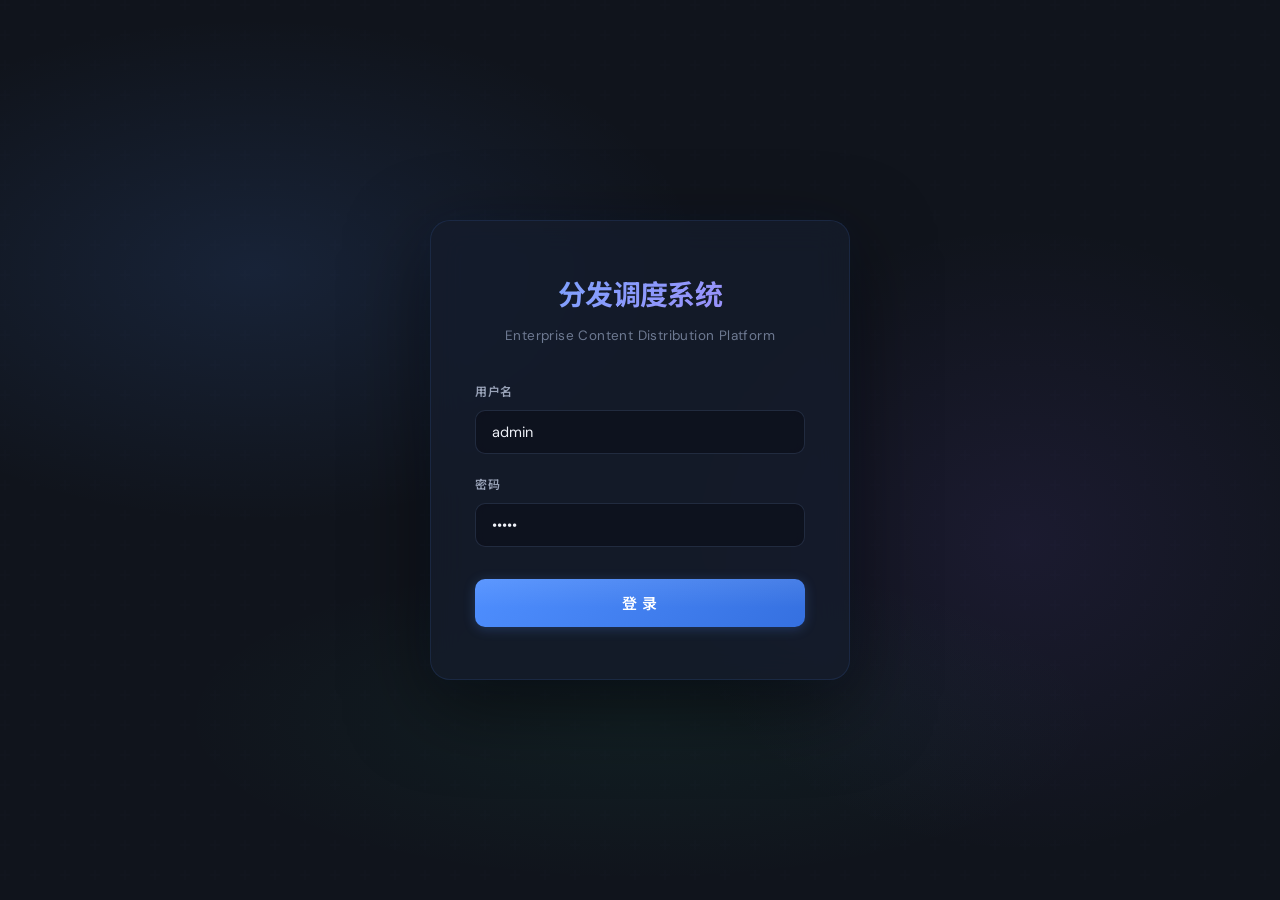
==== static/index.html @ bdc90ea9 "Initial commit: Enterprise Content Distribution & Scheduling Platform Full-stack system with Flask b" ====
<!DOCTYPE html>
<html lang="zh-CN">
<head>
<meta charset="UTF-8">
<meta name="viewport" content="width=device-width, initial-scale=1.0">
<title>分发调度系统</title>
<link rel="preconnect" href="https://fonts.googleapis.com">
<link rel="preconnect" href="https://fonts.gstatic.com" crossorigin>
<link href="https://fonts.googleapis.com/css2?family=DM+Sans:ital,opsz,wght@0,9..40,300;0,9..40,400;0,9..40,500;0,9..40,600;0,9..40,700&family=JetBrains+Mono:wght@400;500;600&family=Noto+Sans+SC:wght@300;400;500;600;700&display=swap" rel="stylesheet">
<style>
:root {
  /* ── Color System (default: Bright Slate) ── */
  --bg-primary: #10141c;
  --bg-secondary: #161b27;
  --bg-card: rgba(24,30,46,0.82);
  --bg-card-solid: #1a2030;
  --bg-card-hover: rgba(34,42,62,0.9);
  --bg-input: rgba(14,18,30,0.92);
  --bg-elevated: rgba(28,36,54,0.9);
  --border-color: rgba(70,84,118,0.38);
  --border-light: rgba(90,106,145,0.42);
  --border-glow: rgba(99,130,255,0.2);
  --text-primary: #edf0f7;
  --text-secondary: #99a3b8;
  --text-muted: #6e7a92;
  --accent-h: 220;
  --accent-s: 100%;
  --accent-l: 65%;
  --blue: #4f8fff;
  --blue-dark: #3570e0;
  --blue-light: #72a8ff;
  --green: #34d399;
  --green-dark: #10b981;
  --yellow: #fbbf24;
  --yellow-dark: #f59e0b;
  --red: #f87171;
  --red-dark: #ef4444;
  --purple: #a78bfa;
  --indigo: #818cf8;
  --orange: #fb923c;
  --pink: #f472b6;
  --teal: #2dd4bf;
  --cyan: #22d3ee;
  --sidebar-width: 240px;
  --header-height: 0px;
  --radius: 10px;
  --radius-lg: 14px;
  --radius-xl: 20px;
  --shadow: 0 8px 32px rgba(0,0,0,0.35), 0 2px 8px rgba(0,0,0,0.22);
  --shadow-sm: 0 2px 12px rgba(0,0,0,0.2);
  --shadow-glow: 0 0 20px rgba(79,143,255,0.08);
  --transition: all 0.3s cubic-bezier(0.4, 0, 0.2, 1);
  --transition-fast: all 0.15s cubic-bezier(0.4, 0, 0.2, 1);
  --glass: saturate(180%) blur(16px);
  --sidebar-bg: rgba(12,16,26,0.94);
  --login-card-bg: rgba(22,28,42,0.8);
  --modal-bg: rgba(22,28,42,0.96);
  --font-display: 'DM Sans', 'Noto Sans SC', sans-serif;
  --font-body: 'DM Sans', 'Noto Sans SC', -apple-system, sans-serif;
  --font-mono: 'JetBrains Mono', 'Fira Code', monospace;
}

/* ── Theme: Midnight Blue (default, brighter) ── */
/* already set above */

/* ── Theme: Deep Ocean ── */
html[data-theme="ocean"] {
  --bg-primary: #0a1628;
  --bg-secondary: #0f1d32;
  --bg-card: rgba(16,30,52,0.82);
  --bg-card-solid: #12233e;
  --bg-card-hover: rgba(22,40,68,0.9);
  --bg-input: rgba(8,16,32,0.92);
  --border-color: rgba(40,80,140,0.35);
  --border-light: rgba(55,100,165,0.4);
  --blue: #5b9cf5;
  --blue-dark: #3a7de0;
  --blue-light: #82b8ff;
  --sidebar-bg: rgba(8,14,28,0.95);
  --login-card-bg: rgba(14,24,44,0.82);
  --modal-bg: rgba(14,24,44,0.96);
}

/* ── Theme: Warm Charcoal ── */
html[data-theme="charcoal"] {
  --bg-primary: #181614;
  --bg-secondary: #211e1b;
  --bg-card: rgba(38,34,30,0.82);
  --bg-card-solid: #28231e;
  --bg-card-hover: rgba(48,42,36,0.9);
  --bg-input: rgba(20,18,14,0.92);
  --border-color: rgba(100,85,65,0.35);
  --border-light: rgba(120,100,78,0.4);
  --text-secondary: #a89880;
  --text-muted: #7d6f5e;
  --blue: #e8a44a;
  --blue-dark: #d08a2e;
  --blue-light: #f0be6e;
  --green: #6ec97a;
  --purple: #c49ade;
  --sidebar-bg: rgba(16,14,12,0.95);
  --login-card-bg: rgba(32,28,24,0.82);
  --modal-bg: rgba(32,28,24,0.96);
}

/* ── Theme: Emerald Night ── */
html[data-theme="emerald"] {
  --bg-primary: #0a1410;
  --bg-secondary: #0f1c16;
  --bg-card: rgba(16,32,24,0.82);
  --bg-card-solid: #142a1e;
  --bg-card-hover: rgba(24,44,32,0.9);
  --bg-input: rgba(8,16,12,0.92);
  --border-color: rgba(50,110,75,0.35);
  --border-light: rgba(65,130,90,0.4);
  --blue: #4ade80;
  --blue-dark: #22c55e;
  --blue-light: #6ee7a0;
  --purple: #86efac;
  --sidebar-bg: rgba(8,14,10,0.95);
  --login-card-bg: rgba(14,28,20,0.82);
  --modal-bg: rgba(14,28,20,0.96);
}

/* ── Theme: Royal Purple ── */
html[data-theme="purple"] {
  --bg-primary: #12101c;
  --bg-secondary: #1a1628;
  --bg-card: rgba(28,24,46,0.82);
  --bg-card-solid: #201a38;
  --bg-card-hover: rgba(38,32,62,0.9);
  --bg-input: rgba(14,12,26,0.92);
  --border-color: rgba(80,60,140,0.35);
  --border-light: rgba(100,78,165,0.4);
  --blue: #a78bfa;
  --blue-dark: #8b5cf6;
  --blue-light: #c4b5fd;
  --purple: #c084fc;
  --indigo: #a5b4fc;
  --sidebar-bg: rgba(12,10,22,0.95);
  --login-card-bg: rgba(24,20,40,0.82);
  --modal-bg: rgba(24,20,40,0.96);
}

/* ── Theme: Light (亮色模式) ── */
html[data-theme="light"] {
  --bg-primary: #f0f2f5;
  --bg-secondary: #e4e7ec;
  --bg-card: rgba(255,255,255,0.88);
  --bg-card-solid: #ffffff;
  --bg-card-hover: rgba(245,247,250,0.95);
  --bg-input: rgba(255,255,255,0.95);
  --bg-elevated: rgba(255,255,255,0.92);
  --border-color: rgba(0,0,0,0.1);
  --border-light: rgba(0,0,0,0.14);
  --border-glow: rgba(59,130,246,0.15);
  --text-primary: #1a1e2c;
  --text-secondary: #555e72;
  --text-muted: #8892a6;
  --blue: #3b7cf5;
  --blue-dark: #2563eb;
  --blue-light: #5b9cf5;
  --green: #10b981;
  --green-dark: #059669;
  --red: #ef4444;
  --red-dark: #dc2626;
  --yellow: #f59e0b;
  --yellow-dark: #d97706;
  --purple: #7c3aed;
  --indigo: #6366f1;
  --shadow: 0 4px 24px rgba(0,0,0,0.08), 0 1px 4px rgba(0,0,0,0.05);
  --shadow-sm: 0 2px 8px rgba(0,0,0,0.06);
  --shadow-glow: 0 0 16px rgba(59,130,246,0.06);
  --sidebar-bg: rgba(255,255,255,0.92);
  --login-card-bg: rgba(255,255,255,0.9);
  --modal-bg: rgba(255,255,255,0.97);
}
html[data-theme="light"] .sidebar { border-right-color: rgba(0,0,0,0.08); }
html[data-theme="light"] .sidebar-logo h2 { background: linear-gradient(135deg, #2563eb, #7c3aed); -webkit-background-clip: text; background-clip: text; }
html[data-theme="light"] .login-card h1 { background: linear-gradient(135deg, #2563eb, #7c3aed); -webkit-background-clip: text; background-clip: text; }
html[data-theme="light"] .nav-item.active { background: rgba(59,130,246,0.1); color: #2563eb; }
html[data-theme="light"] .nav-item.active::before { background: #2563eb; }
html[data-theme="light"] thead { background: rgba(0,0,0,0.03); }
html[data-theme="light"] tr:hover td { background: rgba(59,130,246,0.03); }
html[data-theme="light"] .btn-secondary { background: rgba(0,0,0,0.05); border-color: rgba(0,0,0,0.12); color: #1a1e2c; }
html[data-theme="light"] .btn-secondary:hover { background: rgba(0,0,0,0.08); }
html[data-theme="light"] .toggle-slider { background: rgba(0,0,0,0.15); }
html[data-theme="light"] .toggle-slider::before { background: #fff; box-shadow: 0 1px 3px rgba(0,0,0,0.2); }
html[data-theme="light"] .toast { border-color: rgba(0,0,0,0.06); }
html[data-theme="light"] .stat-card:hover { border-color: rgba(59,130,246,0.2); }
html[data-theme="light"] input:focus, html[data-theme="light"] select:focus, html[data-theme="light"] textarea:focus { background: #fff; }
html[data-theme="light"] ::selection { background: rgba(59,130,246,0.2); color: #1a1e2c; }
html[data-theme="light"] .sidebar-footer .avatar { box-shadow: 0 2px 8px rgba(59,130,246,0.15); }
html[data-theme="light"] .group-chip.active, html[data-theme="light"] .filter-chip.active { color: #2563eb; }
html[data-theme="light"] .score-bar { background: rgba(0,0,0,0.06); }
html[data-theme="light"] .bar-track { background: rgba(0,0,0,0.05); }
html[data-theme="light"] .modal-overlay { background: rgba(0,0,0,0.3); }
html[data-theme="light"] .confirm-overlay { background: rgba(0,0,0,0.3); }
html[data-theme="light"] #loading-overlay { background: rgba(255,255,255,0.5); }
html[data-theme="light"] .sidebar::after { background: linear-gradient(180deg, rgba(59,130,246,0.08) 0%, transparent 40%, transparent 60%, rgba(124,58,237,0.06) 100%); }
html[data-theme="light"] #login-page { background: #f0f2f5; }
html[data-theme="light"] #login-page::before { background: radial-gradient(ellipse 50% 40% at 20% 30%, rgba(59,130,246,0.08) 0%, transparent 70%), radial-gradient(ellipse 40% 50% at 80% 60%, rgba(124,58,237,0.06) 0%, transparent 70%); }
html[data-theme="light"] #login-page::after { opacity: 0.15; }
html[data-theme="light"] .login-card { box-shadow: 0 20px 60px rgba(0,0,0,0.1); border-color: rgba(0,0,0,0.08); }
html[data-theme="light"] .ai-trend-card, html[data-theme="light"] .ai-topic-card { border-left-width: 3px; }
html[data-theme="light"] .spinner { border-color: rgba(0,0,0,0.1); border-top-color: var(--blue); }
html[data-theme="light"] body { background-image: radial-gradient(ellipse 80% 60% at 10% 20%, rgba(59,130,246,0.04) 0%, transparent 60%), radial-gradient(ellipse 60% 50% at 85% 70%, rgba(124,58,237,0.03) 0%, transparent 55%); }
html[data-theme="light"] .theme-dot[data-t="default"] { border-color: rgba(0,0,0,0.15); }
html[data-theme="light"] .theme-dot[data-t="ocean"] { border-color: rgba(0,0,0,0.15); }
html[data-theme="light"] .theme-dot[data-t="charcoal"] { border-color: rgba(0,0,0,0.15); }
html[data-theme="light"] .theme-dot[data-t="emerald"] { border-color: rgba(0,0,0,0.15); }
html[data-theme="light"] .theme-dot[data-t="purple"] { border-color: rgba(0,0,0,0.15); }

/* ── Theme Picker Styles ── */
.theme-picker { display: flex; gap: 6px; flex-wrap: wrap; margin-bottom: 12px; }
.theme-dot {
  width: 22px; height: 22px; border-radius: 50%;
  border: 2px solid transparent;
  cursor: pointer; transition: var(--transition-fast);
  position: relative;
  box-shadow: 0 1px 4px rgba(0,0,0,0.3);
}
.theme-dot:hover { transform: scale(1.15); }
.theme-dot.active { border-color: var(--blue); box-shadow: 0 0 0 2px rgba(79,143,255,0.3); }
.theme-dot[data-t="default"] { background: linear-gradient(135deg, #10141c, #1a2030); }
.theme-dot[data-t="ocean"] { background: linear-gradient(135deg, #0a1628, #12233e); }
.theme-dot[data-t="charcoal"] { background: linear-gradient(135deg, #181614, #28231e); }
.theme-dot[data-t="emerald"] { background: linear-gradient(135deg, #0a1410, #142a1e); }
.theme-dot[data-t="purple"] { background: linear-gradient(135deg, #12101c, #201a38); }
.theme-dot[data-t="light"] { background: linear-gradient(135deg, #f0f2f5, #ffffff); border: 2px solid rgba(0,0,0,0.12); }
*, *::before, *::after { box-sizing: border-box; margin: 0; padding: 0; }
body {
  font-family: var(--font-body);
  background: var(--bg-primary);
  color: var(--text-primary);
  line-height: 1.65;
  overflow-x: hidden;
  min-height: 100vh;
  -webkit-font-smoothing: antialiased;
  -moz-osx-font-smoothing: grayscale;
  text-rendering: optimizeLegibility;
  background-image:
    radial-gradient(ellipse 80% 60% at 10% 20%, rgba(79,143,255,0.06) 0%, transparent 60%),
    radial-gradient(ellipse 60% 50% at 85% 70%, rgba(139,92,246,0.05) 0%, transparent 55%);
  background-attachment: fixed;
}
a { color: var(--blue); text-decoration: none; transition: color 0.2s; }
a:hover { color: var(--blue-light); }
input, select, textarea, button { font-family: inherit; font-size: inherit; }
input, select, textarea {
  background: var(--bg-input);
  border: 1px solid var(--border-color);
  color: var(--text-primary);
  border-radius: var(--radius);
  padding: 10px 14px;
  outline: none;
  transition: var(--transition);
  width: 100%;
  backdrop-filter: blur(8px);
  font-size: 13.5px;
}
input:focus, select:focus, textarea:focus {
  border-color: var(--blue);
  box-shadow: 0 0 0 3px rgba(79,143,255,0.12), 0 0 16px rgba(79,143,255,0.06);
  background: rgba(10,15,28,0.95);
}
input::placeholder, textarea::placeholder { color: var(--text-muted); opacity: 0.7; }
select { cursor: pointer; appearance: auto; }
textarea { resize: vertical; min-height: 80px; }
button {
  cursor: pointer;
  border: none;
  border-radius: var(--radius);
  padding: 9px 18px;
  font-weight: 600;
  transition: var(--transition);
  display: inline-flex;
  align-items: center;
  justify-content: center;
  gap: 7px;
  white-space: nowrap;
  letter-spacing: 0.01em;
  font-size: 13.5px;
  position: relative;
  overflow: hidden;
}
button:active { transform: scale(0.97); }
button::after {
  content: '';
  position: absolute;
  inset: 0;
  background: linear-gradient(180deg, rgba(255,255,255,0.08) 0%, transparent 60%);
  pointer-events: none;
  border-radius: inherit;
}
.btn-primary { background: linear-gradient(135deg, var(--blue) 0%, var(--blue-dark) 100%); color: #fff; box-shadow: 0 2px 12px rgba(79,143,255,0.25); }
.btn-primary:hover { box-shadow: 0 4px 20px rgba(79,143,255,0.35); transform: translateY(-1px); }
.btn-success { background: linear-gradient(135deg, var(--green) 0%, var(--green-dark) 100%); color: #fff; box-shadow: 0 2px 12px rgba(52,211,153,0.2); }
.btn-success:hover { box-shadow: 0 4px 20px rgba(52,211,153,0.3); transform: translateY(-1px); }
.btn-danger { background: linear-gradient(135deg, var(--red) 0%, var(--red-dark) 100%); color: #fff; box-shadow: 0 2px 12px rgba(248,113,113,0.2); }
.btn-danger:hover { box-shadow: 0 4px 20px rgba(248,113,113,0.3); transform: translateY(-1px); }
.btn-warning { background: linear-gradient(135deg, var(--yellow) 0%, var(--yellow-dark) 100%); color: #1a1500; box-shadow: 0 2px 12px rgba(251,191,36,0.2); }
.btn-warning:hover { box-shadow: 0 4px 20px rgba(251,191,36,0.3); transform: translateY(-1px); }
.btn-secondary { background: rgba(56,68,100,0.35); color: var(--text-primary); border: 1px solid var(--border-color); backdrop-filter: blur(8px); }
.btn-secondary:hover { background: rgba(56,68,100,0.55); border-color: var(--border-light); }
.btn-secondary::after { display: none; }
.btn-ghost { background: transparent; color: var(--text-secondary); padding: 7px 12px; }
.btn-ghost:hover { background: rgba(79,143,255,0.08); color: var(--text-primary); }
.btn-ghost::after { display: none; }
.btn-sm { padding: 5px 12px; font-size: 12.5px; }
.btn-xs { padding: 3px 10px; font-size: 11.5px; border-radius: 7px; font-weight: 500; }

/* ===== Login ===== */
#login-page {
  display: flex; align-items: center; justify-content: center;
  min-height: 100vh;
  background: var(--bg-primary);
  position: relative;
  overflow: hidden;
}
#login-page::before {
  content: '';
  position: absolute; inset: 0;
  background:
    radial-gradient(ellipse 50% 40% at 20% 30%, rgba(79,143,255,0.12) 0%, transparent 70%),
    radial-gradient(ellipse 40% 50% at 80% 60%, rgba(139,92,246,0.09) 0%, transparent 70%),
    radial-gradient(ellipse 60% 30% at 50% 80%, rgba(52,211,153,0.06) 0%, transparent 60%);
  animation: loginAmbient 12s ease-in-out infinite alternate;
}
@keyframes loginAmbient {
  0% { opacity: 0.6; transform: scale(1); }
  100% { opacity: 1; transform: scale(1.05); }
}
#login-page::after {
  content: '';
  position: absolute; inset: 0;
  background-image: url("data:image/svg+xml,%3Csvg width='60' height='60' viewBox='0 0 60 60' xmlns='http://www.w3.org/2000/svg'%3E%3Cg fill='none' fill-rule='evenodd'%3E%3Cg fill='%23384468' fill-opacity='0.06'%3E%3Cpath d='M36 34v-4h-2v4h-4v2h4v4h2v-4h4v-2h-4zm0-30V0h-2v4h-4v2h4v4h2V6h4V4h-4zM6 34v-4H4v4H0v2h4v4h2v-4h4v-2H6zM6 4V0H4v4H0v2h4v4h2V6h4V4H6z'/%3E%3C/g%3E%3C/g%3E%3C/svg%3E");
  opacity: 0.5;
}
.login-card {
  background: var(--login-card-bg);
  backdrop-filter: var(--glass);
  -webkit-backdrop-filter: var(--glass);
  border: 1px solid rgba(79,143,255,0.12);
  border-radius: var(--radius-xl);
  padding: 52px 44px;
  width: 420px;
  max-width: 90vw;
  box-shadow: 0 24px 80px rgba(0,0,0,0.5), 0 0 40px rgba(79,143,255,0.05);
  text-align: center;
  position: relative;
  z-index: 1;
  animation: loginCardEnter 0.7s cubic-bezier(0.16, 1, 0.3, 1) both;
}
@keyframes loginCardEnter {
  from { opacity: 0; transform: translateY(40px) scale(0.96); }
  to { opacity: 1; transform: translateY(0) scale(1); }
}
.login-card h1 {
  font-family: var(--font-display);
  font-size: 28px;
  font-weight: 700;
  margin-bottom: 6px;
  background: linear-gradient(135deg, var(--blue-light) 0%, var(--purple) 100%);
  -webkit-background-clip: text;
  -webkit-text-fill-color: transparent;
  background-clip: text;
  letter-spacing: -0.02em;
}
.login-card p { color: var(--text-muted); margin-bottom: 36px; font-size: 13.5px; letter-spacing: 0.03em; }
.login-card .form-group { margin-bottom: 22px; text-align: left; }
.login-card label { display: block; margin-bottom: 7px; font-size: 12.5px; color: var(--text-secondary); font-weight: 500; text-transform: uppercase; letter-spacing: 0.06em; }
.login-card input { padding: 12px 16px; font-size: 14.5px; border-radius: var(--radius); }
.login-card button { width: 100%; padding: 13px; font-size: 15px; margin-top: 10px; border-radius: var(--radius); letter-spacing: 0.04em; }
.login-error { color: var(--red); font-size: 13px; margin-top: 14px; display: none; }

/* ===== App Layout ===== */
#app { display: none; min-height: 100vh; }
.sidebar {
  position: fixed; left: 0; top: 0; bottom: 0;
  width: var(--sidebar-width);
  background: var(--sidebar-bg);
  backdrop-filter: var(--glass);
  -webkit-backdrop-filter: var(--glass);
  border-right: 1px solid var(--border-color);
  display: flex; flex-direction: column;
  z-index: 100;
  transition: transform 0.35s cubic-bezier(0.4, 0, 0.2, 1);
}
.sidebar::after {
  content: '';
  position: absolute;
  top: 0; right: 0; bottom: 0;
  width: 1px;
  background: linear-gradient(180deg, rgba(79,143,255,0.15) 0%, transparent 40%, transparent 60%, rgba(139,92,246,0.1) 100%);
}
.sidebar-logo {
  padding: 28px 24px 24px;
  border-bottom: 1px solid var(--border-color);
  text-align: center;
  position: relative;
}
.sidebar-logo::after {
  content: '';
  position: absolute; bottom: -1px; left: 20%; right: 20%;
  height: 1px;
  background: linear-gradient(90deg, transparent, rgba(79,143,255,0.3), transparent);
}
.sidebar-logo h2 {
  font-family: var(--font-display);
  font-size: 17px;
  font-weight: 700;
  letter-spacing: 0.05em;
  background: linear-gradient(135deg, var(--blue-light) 0%, #c4b5fd 100%);
  -webkit-background-clip: text;
  -webkit-text-fill-color: transparent;
  background-clip: text;
}
.sidebar-logo small { color: var(--text-muted); font-size: 10.5px; letter-spacing: 0.1em; text-transform: uppercase; }
.sidebar-nav { flex: 1; padding: 20px 14px; display: flex; flex-direction: column; gap: 3px; overflow-y: auto; }
.nav-item {
  display: flex; align-items: center; gap: 12px;
  padding: 11px 16px;
  border-radius: var(--radius);
  color: var(--text-secondary);
  cursor: pointer;
  transition: var(--transition);
  font-size: 13.5px;
  font-weight: 500;
  user-select: none;
  position: relative;
}
.nav-item:hover { background: rgba(79,143,255,0.06); color: var(--text-primary); }
.nav-item.active {
  background: linear-gradient(135deg, rgba(79,143,255,0.15) 0%, rgba(79,143,255,0.08) 100%);
  color: var(--blue-light);
  font-weight: 600;
  box-shadow: inset 0 0 0 1px rgba(79,143,255,0.15);
}
.nav-item.active::before {
  content: '';
  position: absolute;
  left: -14px; top: 50%; transform: translateY(-50%);
  width: 3px; height: 20px;
  background: var(--blue);
  border-radius: 0 3px 3px 0;
  box-shadow: 0 0 8px rgba(79,143,255,0.4);
}
.nav-item .nav-icon { font-size: 17px; width: 24px; text-align: center; flex-shrink: 0; }
.sidebar-footer {
  padding: 18px;
  border-top: 1px solid var(--border-color);
  font-size: 13px;
  color: var(--text-muted);
}
.sidebar-footer .user-info { display: flex; align-items: center; gap: 10px; margin-bottom: 12px; }
.sidebar-footer .avatar {
  width: 34px; height: 34px; border-radius: 10px;
  background: linear-gradient(135deg, var(--blue) 0%, var(--purple) 100%);
  color: #fff;
  display: flex; align-items: center; justify-content: center;
  font-size: 14px; font-weight: 700;
  box-shadow: 0 2px 8px rgba(79,143,255,0.25);
}
.sidebar-footer .logout-btn {
  width: 100%; padding: 7px; font-size: 12.5px;
  background: rgba(248,113,113,0.06); color: var(--red);
  border: 1px solid rgba(248,113,113,0.15);
  border-radius: 8px;
}
.sidebar-footer .logout-btn::after { display: none; }
.sidebar-footer .logout-btn:hover { background: rgba(248,113,113,0.12); }

.main-content {
  margin-left: var(--sidebar-width);
  padding: 28px 32px;
  min-height: 100vh;
  animation: contentFadeIn 0.4s ease both;
}
@keyframes contentFadeIn { from { opacity: 0; } to { opacity: 1; } }
.page-header { margin-bottom: 28px; }
.page-header h1 {
  font-family: var(--font-display);
  font-size: 26px;
  font-weight: 700;
  letter-spacing: -0.02em;
}
.page-header p { color: var(--text-muted); font-size: 13.5px; margin-top: 5px; letter-spacing: 0.01em; }

/* ===== Cards / Stats ===== */
.stats-row { display: grid; grid-template-columns: repeat(auto-fit, minmax(190px, 1fr)); gap: 16px; margin-bottom: 28px; }
.stat-card {
  background: var(--bg-card);
  backdrop-filter: blur(12px);
  border: 1px solid var(--border-color);
  border-radius: var(--radius-lg);
  padding: 22px;
  transition: var(--transition);
  position: relative;
  overflow: hidden;
}
.stat-card::before {
  content: '';
  position: absolute;
  top: 0; left: 0; right: 0;
  height: 2px;
  background: linear-gradient(90deg, transparent, var(--blue), transparent);
  opacity: 0;
  transition: opacity 0.3s;
}
.stat-card:hover { border-color: rgba(79,143,255,0.25); transform: translateY(-3px); box-shadow: var(--shadow), var(--shadow-glow); }
.stat-card:hover::before { opacity: 1; }
.stat-card .stat-label { font-size: 11px; color: var(--text-muted); margin-bottom: 10px; text-transform: uppercase; letter-spacing: 0.08em; font-weight: 600; }
.stat-card .stat-value { font-family: var(--font-display); font-size: 30px; font-weight: 700; letter-spacing: -0.03em; }
.stat-card .stat-icon { float: right; font-size: 26px; opacity: 0.45; margin-top: -4px; }
.stat-blue .stat-value { color: var(--blue-light); }
.stat-green .stat-value { color: var(--green); }
.stat-yellow .stat-value { color: var(--yellow); }
.stat-red .stat-value { color: var(--red); }
.stat-purple .stat-value { color: var(--purple); }
.stat-blue::before { background: linear-gradient(90deg, transparent, var(--blue), transparent); }
.stat-green::before { background: linear-gradient(90deg, transparent, var(--green), transparent); }
.stat-yellow::before { background: linear-gradient(90deg, transparent, var(--yellow), transparent); }
.stat-red::before { background: linear-gradient(90deg, transparent, var(--red), transparent); }
.stat-purple::before { background: linear-gradient(90deg, transparent, var(--purple), transparent); }

/* ===== Two Column ===== */
.two-col { display: grid; grid-template-columns: 1.2fr 0.8fr; gap: 20px; }
@media(max-width:900px) { .two-col { grid-template-columns: 1fr; } }

/* ===== Card ===== */
.card {
  background: var(--bg-card);
  backdrop-filter: blur(12px);
  border: 1px solid var(--border-color);
  border-radius: var(--radius-lg);
  overflow: hidden;
  transition: var(--transition);
}
.card:hover { border-color: rgba(79,143,255,0.15); }
.card-header {
  padding: 16px 22px;
  border-bottom: 1px solid var(--border-color);
  font-weight: 600; font-size: 14px;
  display: flex; align-items: center; justify-content: space-between;
  letter-spacing: 0.01em;
  color: var(--text-secondary);
  text-transform: uppercase;
  font-size: 11.5px;
  letter-spacing: 0.06em;
}
.card-body { padding: 18px 22px; }

/* ===== Table ===== */
.table-wrapper { overflow-x: auto; }
.table-wrapper::-webkit-scrollbar { height: 4px; }
table { width: 100%; border-collapse: collapse; font-size: 13px; }
thead { background: rgba(12,16,23,0.6); }
th {
  padding: 12px 14px;
  text-align: left;
  color: var(--text-muted);
  font-weight: 600;
  text-transform: uppercase;
  font-size: 10.5px;
  letter-spacing: 0.08em;
  white-space: nowrap;
  border-bottom: 1px solid var(--border-color);
}
td {
  padding: 11px 14px;
  border-top: 1px solid rgba(56,68,100,0.2);
  vertical-align: middle;
  font-size: 13px;
}
tr { transition: background 0.15s; }
tr:hover td { background: rgba(79,143,255,0.03); }
.td-actions { display: flex; gap: 5px; flex-wrap: wrap; }

/* ===== Tags / Badges ===== */
.tag {
  display: inline-flex;
  align-items: center;
  padding: 3px 10px;
  border-radius: 6px;
  font-size: 11px;
  font-weight: 600;
  white-space: nowrap;
  letter-spacing: 0.02em;
  line-height: 1.5;
}
.tag-blue { background: rgba(79,143,255,0.12); color: var(--blue-light); border: 1px solid rgba(79,143,255,0.12); }
.tag-green { background: rgba(52,211,153,0.1); color: var(--green); border: 1px solid rgba(52,211,153,0.1); }
.tag-yellow { background: rgba(251,191,36,0.1); color: var(--yellow); border: 1px solid rgba(251,191,36,0.1); }
.tag-red { background: rgba(248,113,113,0.1); color: var(--red); border: 1px solid rgba(248,113,113,0.1); }
.tag-purple { background: rgba(167,139,250,0.1); color: var(--purple); border: 1px solid rgba(167,139,250,0.1); }
.tag-indigo { background: rgba(129,140,248,0.1); color: var(--indigo); border: 1px solid rgba(129,140,248,0.1); }
.tag-gray { background: rgba(91,100,120,0.15); color: var(--text-muted); border: 1px solid rgba(91,100,120,0.1); }
.tag-orange { background: rgba(251,146,60,0.1); color: var(--orange); border: 1px solid rgba(251,146,60,0.1); }
.tag-pink { background: rgba(244,114,182,0.1); color: var(--pink); border: 1px solid rgba(244,114,182,0.1); }
.tag-teal { background: rgba(45,212,191,0.1); color: var(--teal); border: 1px solid rgba(45,212,191,0.1); }
.tag-dark { background: rgba(55,65,81,0.25); color: #6b7280; border: 1px solid rgba(55,65,81,0.2); }
.tag-cyan { background: rgba(34,211,238,0.1); color: var(--cyan); border: 1px solid rgba(34,211,238,0.1); }
.detail-table { width:100%; }
.detail-table td { padding:9px 14px; border-bottom:1px solid rgba(56,68,100,0.2); font-size: 13px; }

/* ===== Toolbar ===== */
.toolbar {
  display: flex; align-items: center; gap: 12px; flex-wrap: wrap;
  margin-bottom: 18px;
  padding: 14px 18px;
  background: var(--bg-card);
  backdrop-filter: blur(12px);
  border: 1px solid var(--border-color);
  border-radius: var(--radius-lg);
}
.toolbar input[type="text"], .toolbar select { width: auto; min-width: 150px; padding: 8px 14px; font-size: 12.5px; }
.toolbar .spacer { flex: 1; }

/* ===== Modal ===== */
.modal-overlay {
  display: none; position: fixed; inset: 0;
  background: rgba(3,5,10,0.72);
  backdrop-filter: blur(6px);
  -webkit-backdrop-filter: blur(6px);
  z-index: 1000;
  align-items: center; justify-content: center;
  animation: fadeIn 0.25s;
}
.modal-overlay.show { display: flex; }
.modal {
  background: var(--modal-bg);
  backdrop-filter: blur(20px);
  -webkit-backdrop-filter: blur(20px);
  border: 1px solid rgba(79,143,255,0.1);
  border-radius: var(--radius-xl);
  width: 560px;
  max-width: 92vw;
  max-height: 85vh;
  overflow-y: auto;
  box-shadow: 0 24px 80px rgba(0,0,0,0.6), 0 0 1px rgba(79,143,255,0.2);
  animation: modalSlideUp 0.35s cubic-bezier(0.16, 1, 0.3, 1);
}
@keyframes modalSlideUp {
  from { opacity: 0; transform: translateY(30px) scale(0.97); }
  to { opacity: 1; transform: translateY(0) scale(1); }
}
.modal-wide { width: 720px; }
.modal-header {
  padding: 20px 26px;
  border-bottom: 1px solid var(--border-color);
  display: flex; align-items: center; justify-content: space-between;
  position: sticky; top: 0;
  background: var(--modal-bg);
  backdrop-filter: blur(20px);
  z-index: 1;
  border-radius: var(--radius-xl) var(--radius-xl) 0 0;
}
.modal-header h3 { font-family: var(--font-display); font-size: 16px; font-weight: 700; letter-spacing: -0.01em; }
.modal-close { background: none; border: none; color: var(--text-muted); font-size: 20px; cursor: pointer; padding: 5px 9px; border-radius: 8px; transition: var(--transition-fast); }
.modal-close:hover { background: rgba(248,113,113,0.1); color: var(--red); }
.modal-body { padding: 22px 26px; }
.modal-footer { padding: 18px 26px; border-top: 1px solid var(--border-color); display: flex; justify-content: flex-end; gap: 10px; }

/* ===== Form ===== */
.form-group { margin-bottom: 18px; }
.form-group label { display: block; font-size: 12px; color: var(--text-secondary); margin-bottom: 7px; font-weight: 600; text-transform: uppercase; letter-spacing: 0.05em; }
.form-row { display: grid; grid-template-columns: 1fr 1fr; gap: 16px; }
@media(max-width:500px) { .form-row { grid-template-columns: 1fr; } }
.form-hint { font-size: 11.5px; color: var(--text-muted); margin-top: 5px; font-style: italic; }

/* ===== Toggle switch ===== */
.toggle { position: relative; display: inline-block; width: 44px; height: 24px; cursor: pointer; }
.toggle input { opacity: 0; width: 0; height: 0; }
.toggle-slider {
  position: absolute; inset: 0;
  background: rgba(56,68,100,0.4);
  border-radius: 12px;
  transition: var(--transition);
}
.toggle-slider::before {
  content: '';
  position: absolute; top: 3px; left: 3px;
  width: 18px; height: 18px;
  background: #c8ccd4;
  border-radius: 50%;
  transition: var(--transition);
  box-shadow: 0 1px 4px rgba(0,0,0,0.3);
}
.toggle input:checked + .toggle-slider { background: var(--green); box-shadow: 0 0 12px rgba(52,211,153,0.25); }
.toggle input:checked + .toggle-slider::before { transform: translateX(20px); background: #fff; }

/* ===== Toast ===== */
#toast-container {
  position: fixed; top: 24px; right: 24px; z-index: 2000;
  display: flex; flex-direction: column; gap: 10px;
}
.toast {
  padding: 14px 22px;
  border-radius: var(--radius);
  color: #fff;
  font-size: 13.5px;
  font-weight: 500;
  min-width: 300px;
  max-width: 440px;
  box-shadow: 0 8px 32px rgba(0,0,0,0.4);
  animation: toastSlideIn 0.4s cubic-bezier(0.16, 1, 0.3, 1);
  display: flex; align-items: center; gap: 10px;
  backdrop-filter: blur(12px);
  border: 1px solid rgba(255,255,255,0.06);
}
@keyframes toastSlideIn {
  from { opacity: 0; transform: translateX(40px) scale(0.96); }
  to { opacity: 1; transform: translateX(0) scale(1); }
}
.toast-success { background: rgba(16,185,129,0.88); border-left: 3px solid var(--green); }
.toast-error { background: rgba(239,68,68,0.88); border-left: 3px solid var(--red); }
.toast-info { background: rgba(53,112,224,0.88); border-left: 3px solid var(--blue); }
.toast-warning { background: rgba(245,158,11,0.88); color: #1a1500; border-left: 3px solid var(--yellow); }
.toast.fade-out { animation: toastFadeOut 0.35s cubic-bezier(0.4, 0, 1, 1) forwards; }
@keyframes toastFadeOut {
  to { opacity: 0; transform: translateX(30px) scale(0.95); }
}

/* ===== Confirm dialog ===== */
.confirm-overlay {
  display: none; position: fixed; inset: 0;
  background: rgba(3,5,10,0.72);
  backdrop-filter: blur(4px);
  z-index: 1500;
  align-items: center; justify-content: center;
}
.confirm-overlay.show { display: flex; }
.confirm-box {
  background: var(--modal-bg);
  backdrop-filter: blur(20px);
  border: 1px solid rgba(248,113,113,0.12);
  border-radius: var(--radius-xl);
  padding: 32px;
  width: 400px;
  max-width: 90vw;
  text-align: center;
  box-shadow: 0 24px 80px rgba(0,0,0,0.5);
  animation: modalSlideUp 0.35s cubic-bezier(0.16, 1, 0.3, 1);
}
.confirm-box h4 { margin-bottom: 10px; font-size: 17px; font-family: var(--font-display); font-weight: 700; }
.confirm-box p { color: var(--text-secondary); font-size: 13.5px; margin-bottom: 26px; line-height: 1.6; }
.confirm-box .confirm-actions { display: flex; justify-content: center; gap: 12px; }

/* ===== Loading ===== */
#loading-overlay {
  display: none; position: fixed; inset: 0;
  background: rgba(6,9,15,0.6);
  backdrop-filter: blur(4px);
  z-index: 3000;
  align-items: center; justify-content: center;
}
#loading-overlay.show { display: flex; }
.spinner {
  width: 44px; height: 44px;
  border: 3px solid rgba(56,68,100,0.3);
  border-top-color: var(--blue);
  border-radius: 50%;
  animation: spin 0.7s linear infinite;
  box-shadow: 0 0 20px rgba(79,143,255,0.1);
}

/* ===== Empty state ===== */
.empty-state { text-align: center; padding: 52px 24px; color: var(--text-muted); }
.empty-state .empty-icon { font-size: 44px; margin-bottom: 14px; opacity: 0.3; filter: grayscale(0.3); }
.empty-state p { font-size: 14px; line-height: 1.6; }

/* ===== CSS Bar chart ===== */
.bar-chart { display: flex; flex-direction: column; gap: 12px; }
.bar-item { display: flex; align-items: center; gap: 12px; }
.bar-label { width: 80px; font-size: 11.5px; color: var(--text-secondary); text-align: right; flex-shrink: 0; font-weight: 500; }
.bar-track { flex: 1; height: 26px; background: rgba(12,16,23,0.6); border-radius: 6px; overflow: hidden; position: relative; }
.bar-fill { height: 100%; border-radius: 6px; transition: width 0.8s cubic-bezier(0.4, 0, 0.2, 1); display: flex; align-items: center; padding-left: 10px; font-size: 11px; color: #fff; font-weight: 600; min-width: fit-content; position: relative; overflow: hidden; }
.bar-fill::after { content: ''; position: absolute; inset: 0; background: linear-gradient(180deg, rgba(255,255,255,0.1) 0%, transparent 60%); }
.bar-count { width: 40px; font-size: 13px; font-weight: 700; text-align: right; flex-shrink: 0; font-family: var(--font-display); }

/* ===== Policy cards ===== */
.policy-grid { display: grid; grid-template-columns: repeat(auto-fill, minmax(340px, 1fr)); gap: 16px; }
.policy-card {
  background: var(--bg-card);
  backdrop-filter: blur(12px);
  border: 1px solid var(--border-color);
  border-radius: var(--radius-lg);
  padding: 22px;
  transition: var(--transition);
  position: relative;
  overflow: hidden;
}
.policy-card::before {
  content: '';
  position: absolute; top: 0; left: 0; right: 0; height: 2px;
  background: linear-gradient(90deg, var(--blue), var(--purple));
  opacity: 0;
  transition: opacity 0.3s;
}
.policy-card:hover { border-color: rgba(79,143,255,0.2); box-shadow: var(--shadow-sm); transform: translateY(-2px); }
.policy-card:hover::before { opacity: 1; }
.policy-card-header { display: flex; align-items: center; justify-content: space-between; margin-bottom: 16px; }
.policy-card-header h4 { font-size: 14.5px; font-family: var(--font-display); font-weight: 600; }
.policy-card .info-row { display: flex; justify-content: space-between; padding: 7px 0; font-size: 12.5px; border-bottom: 1px solid rgba(56,68,100,0.12); }
.policy-card .info-row:last-of-type { border-bottom: none; }
.policy-card .info-row .info-label { color: var(--text-muted); font-weight: 500; }
.policy-card .info-row .info-value { color: var(--text-primary); font-weight: 600; }
.policy-card .windows { margin-top: 12px; padding: 10px 14px; background: rgba(12,16,23,0.5); border-radius: 8px; font-size: 12px; color: var(--text-secondary); font-family: var(--font-mono); }
.policy-card-actions { display: flex; gap: 8px; margin-top: 16px; }

/* ===== Job Detail ===== */
.detail-grid { display: grid; grid-template-columns: 1fr 1fr; gap: 14px; margin-bottom: 22px; }
.detail-item { font-size: 13px; }
.detail-item .detail-label { color: var(--text-muted); margin-bottom: 3px; font-size: 11px; text-transform: uppercase; letter-spacing: 0.05em; font-weight: 600; }
.detail-item .detail-value { font-weight: 600; font-size: 13.5px; }
.timeline { position: relative; padding-left: 28px; }
.timeline::before { content:''; position: absolute; left: 9px; top: 4px; bottom: 4px; width: 2px; background: linear-gradient(180deg, var(--blue), var(--border-color)); border-radius: 1px; }
.timeline-item { position: relative; padding-bottom: 18px; }
.timeline-item::before {
  content: ''; position: absolute; left: -23px; top: 4px;
  width: 10px; height: 10px; border-radius: 50%;
  background: var(--blue); border: 2px solid var(--bg-card-solid);
  box-shadow: 0 0 0 3px rgba(79,143,255,0.15);
}
.timeline-item.success::before { background: var(--green); box-shadow: 0 0 0 3px rgba(52,211,153,0.15); }
.timeline-item.error::before { background: var(--red); box-shadow: 0 0 0 3px rgba(248,113,113,0.15); }
.timeline-item .tl-time { font-size: 11px; color: var(--text-muted); font-family: var(--font-mono); }
.timeline-item .tl-step { font-size: 13px; font-weight: 600; margin: 2px 0; }
.timeline-item .tl-msg { font-size: 12px; color: var(--text-secondary); }

.metrics-grid { display: grid; grid-template-columns: repeat(4, 1fr); gap: 12px; }
.metric-item { text-align: center; padding: 16px 12px; background: rgba(12,16,23,0.5); border-radius: var(--radius); border: 1px solid var(--border-color); }
.metric-item .m-val { font-family: var(--font-display); font-size: 24px; font-weight: 700; color: var(--blue-light); letter-spacing: -0.02em; }
.metric-item .m-label { font-size: 10.5px; color: var(--text-muted); margin-top: 5px; text-transform: uppercase; letter-spacing: 0.06em; font-weight: 600; }

/* ===== Account groups ===== */
.groups-bar {
  display: flex; gap: 8px; flex-wrap: wrap; align-items: center;
  margin-bottom: 18px; padding: 14px 18px;
  background: var(--bg-card); backdrop-filter: blur(12px);
  border: 1px solid var(--border-color); border-radius: var(--radius-lg);
}
.group-chip {
  padding: 5px 16px; border-radius: 8px; font-size: 12.5px; font-weight: 500;
  background: rgba(12,16,23,0.5); color: var(--text-secondary);
  cursor: pointer; transition: var(--transition); border: 1px solid var(--border-color);
}
.group-chip:hover { border-color: var(--blue); color: var(--text-primary); background: rgba(79,143,255,0.06); }
.group-chip.active { background: linear-gradient(135deg, rgba(79,143,255,0.2), rgba(79,143,255,0.1)); color: var(--blue-light); border-color: rgba(79,143,255,0.3); font-weight: 600; }

/* ===== Filter chips ===== */
.filter-chips { display: flex; gap: 6px; flex-wrap: wrap; }
.filter-chip {
  padding: 5px 14px; border-radius: 8px; font-size: 11.5px; font-weight: 500;
  background: rgba(12,16,23,0.5); color: var(--text-secondary);
  cursor: pointer; transition: var(--transition); border: 1px solid var(--border-color);
  user-select: none;
}
.filter-chip:hover { border-color: var(--blue); color: var(--text-primary); }
.filter-chip.active { background: linear-gradient(135deg, rgba(79,143,255,0.18), rgba(79,143,255,0.08)); color: var(--blue-light); border-color: rgba(79,143,255,0.3); font-weight: 600; }

/* ===== Checkbox list ===== */
.checkbox-list { max-height: 200px; overflow-y: auto; border: 1px solid var(--border-color); border-radius: var(--radius); padding: 8px; background: var(--bg-input); }
.checkbox-item { display: flex; align-items: center; gap: 8px; padding: 6px 8px; font-size: 13px; cursor: pointer; border-radius: 6px; transition: background 0.15s; }
.checkbox-item:hover { background: rgba(79,143,255,0.05); }
.checkbox-item input[type="checkbox"] { width: auto; accent-color: var(--blue); }

/* ===== Animations ===== */
@keyframes fadeIn { from { opacity: 0; } to { opacity: 1; } }
@keyframes slideUp { from { opacity: 0; transform: translateY(30px); } to { opacity: 1; transform: translateY(0); } }
@keyframes slideInRight { from { opacity: 0; transform: translateX(60px); } to { opacity: 1; transform: translateX(0); } }
@keyframes fadeOut { from { opacity: 1; } to { opacity: 0; } }
@keyframes spin { to { transform: rotate(360deg); } }
@keyframes shimmer {
  0% { background-position: -200% 0; }
  100% { background-position: 200% 0; }
}

/* ===== Responsive ===== */
@media (max-width: 768px) {
  .sidebar { transform: translateX(-100%); }
  .sidebar.open { transform: translateX(0); }
  .main-content { margin-left: 0; padding: 20px 16px; }
  .stats-row { grid-template-columns: repeat(2, 1fr); gap: 10px; }
  .policy-grid { grid-template-columns: 1fr; }
  .metrics-grid { grid-template-columns: repeat(2, 1fr); }
  .form-row { grid-template-columns: 1fr; }
  .mobile-toggle { display: block !important; }
  .page-header h1 { font-size: 22px; }
  .stat-card .stat-value { font-size: 24px; }
}
@media (max-width: 480px) {
  .stats-row { grid-template-columns: 1fr; }
  .toolbar { padding: 10px 12px; gap: 8px; }
  .toolbar input[type="text"], .toolbar select { min-width: 100%; }
}
.mobile-toggle {
  display: none; position: fixed; top: 14px; left: 14px; z-index: 200;
  background: rgba(17,22,34,0.9);
  backdrop-filter: blur(12px);
  border: 1px solid var(--border-color);
  color: var(--text-primary); font-size: 18px; padding: 8px 12px;
  border-radius: var(--radius);
  box-shadow: var(--shadow-sm);
}

/* scrollbar */
::-webkit-scrollbar { width: 5px; height: 5px; }
::-webkit-scrollbar-track { background: transparent; }
::-webkit-scrollbar-thumb { background: rgba(56,68,100,0.35); border-radius: 3px; }
::-webkit-scrollbar-thumb:hover { background: rgba(79,143,255,0.3); }
.tab-page { display: none; }
.tab-page.active { display: block; animation: pageFadeIn 0.35s cubic-bezier(0.4, 0, 0.2, 1); }
@keyframes pageFadeIn {
  from { opacity: 0; transform: translateY(8px); }
  to { opacity: 1; transform: translateY(0); }
}
.platform-color-youtube { color: #ff4444; }
.platform-color-tiktok { color: #69c9d0; }
.platform-color-instagram { color: #e1306c; }
.platform-color-twitter { color: #1da1f2; }
.platform-color-facebook { color: #4267B2; }
.platform-color-weibo { color: #e6162d; }
.platform-color-bilibili { color: #00a1d6; }
.platform-color-xiaohongshu { color: #fe2c55; }

/* ===== AI Workbench ===== */
.ai-sub-tabs {
  display: flex; gap: 0; border-bottom: 1px solid var(--border-color);
  margin-bottom: 26px; overflow-x: auto;
  position: relative;
}
.ai-sub-tabs::-webkit-scrollbar { height: 0; }
.ai-tab {
  background: none; border: none; color: var(--text-muted);
  padding: 11px 20px; font-size: 13px; cursor: pointer;
  border-bottom: 2px solid transparent; margin-bottom: -1px;
  transition: var(--transition); white-space: nowrap;
  font-weight: 500;
  letter-spacing: 0.01em;
}
.ai-tab::after { display: none; }
.ai-tab:hover { color: var(--text-primary); background: rgba(79,143,255,0.04); }
.ai-tab.active {
  color: var(--blue-light);
  border-bottom-color: var(--blue);
  font-weight: 600;
  background: linear-gradient(180deg, transparent 0%, rgba(79,143,255,0.04) 100%);
}

.ai-quick-actions { display: flex; gap: 16px; margin-bottom: 28px; flex-wrap: wrap; }
.ai-quick-btn {
  flex: 1; min-width: 180px; padding: 24px 20px; text-align: center;
  background: var(--bg-card); backdrop-filter: blur(12px);
  border: 1px solid var(--border-color);
  border-radius: var(--radius-lg); cursor: pointer; transition: var(--transition);
  color: var(--text-primary); font-size: 13.5px; font-weight: 600;
  position: relative; overflow: hidden;
}
.ai-quick-btn::before {
  content: '';
  position: absolute; top: 0; left: 0; right: 0; height: 2px;
  background: linear-gradient(90deg, transparent, var(--blue), transparent);
  opacity: 0; transition: opacity 0.3s;
}
.ai-quick-btn:hover { border-color: rgba(79,143,255,0.25); transform: translateY(-3px); box-shadow: var(--shadow), var(--shadow-glow); }
.ai-quick-btn:hover::before { opacity: 1; }
.ai-quick-btn::after { display: none; }
.ai-quick-btn .quick-icon { font-size: 30px; margin-bottom: 10px; display: block; }

.ai-generate-grid { display: grid; grid-template-columns: 1fr 1fr; gap: 24px; }
@media(max-width:900px) { .ai-generate-grid { grid-template-columns: 1fr; } }
.ai-gen-form, .ai-gen-preview {
  background: var(--bg-card); backdrop-filter: blur(12px);
  border: 1px solid var(--border-color);
  border-radius: var(--radius-lg); padding: 24px;
}
.ai-gen-preview-empty { text-align: center; padding: 64px 24px; color: var(--text-muted); }
.ai-gen-preview-loading { text-align: center; padding: 64px 24px; }
.ai-gen-pulse {
  display: inline-block; width: 14px; height: 14px; border-radius: 50%;
  background: var(--blue); animation: aiPulse 1.2s infinite;
  margin-right: 8px; vertical-align: middle;
  box-shadow: 0 0 12px rgba(79,143,255,0.4);
}
@keyframes aiPulse { 0%, 100% { opacity: 1; transform: scale(1); } 50% { opacity: 0.3; transform: scale(0.7); } }
.ai-gen-result { padding: 4px 0; }
.ai-gen-result h4 { margin-bottom: 14px; font-family: var(--font-display); font-size: 17px; font-weight: 700; color: var(--blue-light); letter-spacing: -0.01em; }
.ai-gen-field { margin-bottom: 16px; }
.ai-gen-field .field-label { font-size: 10.5px; color: var(--text-muted); margin-bottom: 6px; text-transform: uppercase; letter-spacing: 0.08em; font-weight: 600; }
.ai-gen-field .field-value { font-size: 13.5px; line-height: 1.7; background: rgba(12,16,23,0.5); padding: 12px 16px; border-radius: var(--radius); border: 1px solid rgba(56,68,100,0.15); }
.ai-gen-meta { display: flex; gap: 20px; font-size: 12px; color: var(--text-muted); margin-top: 18px; padding-top: 14px; border-top: 1px solid var(--border-color); font-family: var(--font-mono); }

.ai-trend-card, .ai-topic-card {
  background: var(--bg-card); backdrop-filter: blur(12px);
  border: 1px solid var(--border-color);
  border-radius: var(--radius-lg); padding: 20px 22px; margin-bottom: 14px;
  border-left: 3px solid var(--blue); transition: var(--transition);
  position: relative;
}
.ai-trend-card:hover, .ai-topic-card:hover { border-color: rgba(79,143,255,0.2); box-shadow: var(--shadow-sm); transform: translateX(3px); }
.ai-topic-card { border-left-color: var(--purple); }
.ai-trend-card .trend-header, .ai-topic-card .topic-header {
  display: flex; align-items: center; justify-content: space-between; margin-bottom: 10px;
}
.ai-trend-card .trend-title, .ai-topic-card .topic-title { font-family: var(--font-display); font-size: 14.5px; font-weight: 600; }
.ai-trend-card .trend-source { font-size: 11.5px; color: var(--text-muted); font-family: var(--font-mono); }
.score-bar { height: 6px; background: rgba(12,16,23,0.6); border-radius: 3px; overflow: hidden; margin: 10px 0; }
.score-bar-fill { height: 100%; border-radius: 3px; background: linear-gradient(90deg, var(--green), var(--yellow), var(--red)); transition: width 0.8s cubic-bezier(0.4, 0, 0.2, 1); }
.score-bar-fill.score-blue { background: linear-gradient(90deg, var(--blue), var(--purple)); }
.ai-tags { display: flex; gap: 5px; flex-wrap: wrap; margin-top: 10px; }
.ai-card-actions { display: flex; gap: 8px; margin-top: 14px; align-items: center; }
.btn-gold { background: linear-gradient(135deg, #fbbf24, #f59e0b); color: #1a1500; font-weight: 700; box-shadow: 0 2px 12px rgba(251,191,36,0.25); letter-spacing: 0.02em; }
.btn-gold:hover { box-shadow: 0 4px 20px rgba(251,191,36,0.35); transform: translateY(-1px); }

.ai-pipeline-card {
  background: var(--bg-card); backdrop-filter: blur(12px);
  border: 1px solid var(--border-color);
  border-radius: var(--radius-lg); padding: 20px 22px; margin-bottom: 14px;
  transition: var(--transition);
  position: relative; overflow: hidden;
}
.ai-pipeline-card::before {
  content: '';
  position: absolute; top: 0; left: 0; right: 0; height: 2px;
  background: linear-gradient(90deg, var(--green), var(--blue));
  opacity: 0; transition: opacity 0.3s;
}
.ai-pipeline-card:hover { border-color: rgba(79,143,255,0.2); box-shadow: var(--shadow-sm); }
.ai-pipeline-card:hover::before { opacity: 1; }
.pipeline-header { display: flex; align-items: center; justify-content: space-between; margin-bottom: 12px; }
.pipeline-header h4 { font-family: var(--font-display); font-size: 14.5px; font-weight: 600; }
.pipeline-info { display: grid; grid-template-columns: repeat(auto-fit, minmax(150px, 1fr)); gap: 10px; margin: 12px 0; font-size: 12.5px; }
.pipeline-info .p-label { color: var(--text-muted); font-weight: 500; }
.pipeline-info .p-value { color: var(--text-primary); font-weight: 600; }

.ai-log-stats {
  display: flex; gap: 20px; flex-wrap: wrap; margin-bottom: 22px;
  padding: 16px 20px; background: var(--bg-card); backdrop-filter: blur(12px);
  border: 1px solid var(--border-color); border-radius: var(--radius-lg);
}
.ai-log-stat { font-size: 12.5px; }
.ai-log-stat .ls-label { color: var(--text-muted); margin-right: 6px; font-weight: 500; }
.ai-log-stat .ls-value { font-weight: 700; color: var(--blue-light); font-family: var(--font-display); }

.ai-config-card {
  background: var(--bg-card); backdrop-filter: blur(12px);
  border: 1px solid var(--border-color);
  border-radius: var(--radius-lg); padding: 20px 22px; margin-bottom: 14px;
  transition: var(--transition);
  position: relative; overflow: hidden;
}
.ai-config-card::before {
  content: '';
  position: absolute; top: 0; left: 0; right: 0; height: 2px;
  background: linear-gradient(90deg, var(--purple), var(--blue));
  opacity: 0; transition: opacity 0.3s;
}
.ai-config-card:hover { border-color: rgba(79,143,255,0.2); box-shadow: var(--shadow-sm); }
.ai-config-card:hover::before { opacity: 1; }
.config-header { display: flex; align-items: center; justify-content: space-between; margin-bottom: 12px; }
.config-header h4 { font-family: var(--font-display); font-size: 14.5px; font-weight: 600; }

/* ===== Stats Grid (inline usage) ===== */
.stats-grid { display: grid; gap: 14px; }
.stats-grid .stat-card { background: var(--bg-card); backdrop-filter: blur(12px); border: 1px solid var(--border-color); border-radius: var(--radius); padding: 16px; text-align: center; }
.stats-grid .stat-value { font-family: var(--font-display); font-weight: 700; font-size: 18px; margin-bottom: 4px; }
.stats-grid .stat-label { font-size: 10.5px; color: var(--text-muted); text-transform: uppercase; letter-spacing: 0.06em; font-weight: 600; }

/* ===== Selection highlight ===== */
::selection { background: rgba(79,143,255,0.25); color: #fff; }

/* ===== Focus-visible for keyboard ===== */
button:focus-visible, input:focus-visible, select:focus-visible, textarea:focus-visible {
  outline: 2px solid var(--blue);
  outline-offset: 2px;
}

/* ===== Code / mono text ===== */
code { font-family: var(--font-mono); font-size: 0.9em; background: rgba(12,16,23,0.5); padding: 2px 6px; border-radius: 4px; }
</style>
</head>
<body>

<!-- Loading Overlay -->
<div id="loading-overlay"><div class="spinner"></div></div>

<!-- Toast Container -->
<div id="toast-container"></div>

<!-- Confirm Dialog -->
<div class="confirm-overlay" id="confirm-dialog">
  <div class="confirm-box">
    <h4 id="confirm-title">确认操作</h4>
    <p id="confirm-message">确定要执行此操作吗？</p>
    <div class="confirm-actions">
      <button class="btn-secondary" onclick="closeConfirm()">取消</button>
      <button class="btn-danger" id="confirm-ok-btn" onclick="confirmOk()">确定</button>
    </div>
  </div>
</div>

<!-- ===== LOGIN PAGE ===== -->
<div id="login-page">
  <div class="login-card">
    <h1>分发调度系统</h1>
    <p>Enterprise Content Distribution Platform</p>
    <div class="form-group">
      <label>用户名</label>
      <input type="text" id="login-username" placeholder="请输入用户名" value="admin">
    </div>
    <div class="form-group">
      <label>密码</label>
      <input type="password" id="login-password" placeholder="请输入密码" value="admin" onkeydown="if(event.key==='Enter')doLogin()">
    </div>
    <button class="btn-primary" onclick="doLogin()">登 录</button>
    <div class="login-error" id="login-error"></div>
  </div>
</div>

<!-- ===== APP ===== -->
<div id="app">
  <button class="mobile-toggle" onclick="document.querySelector('.sidebar').classList.toggle('open')">☰</button>

  <!-- Sidebar -->
  <nav class="sidebar">
    <div class="sidebar-logo">
      <h2>DISPATCH</h2>
      <small>Content Distribution</small>
    </div>
    <div class="sidebar-nav">
      <div class="nav-item active" data-tab="dashboard" onclick="navigate('dashboard')">
        <span class="nav-icon">📊</span><span>仪表盘</span>
      </div>
      <div class="nav-item" data-tab="contents" onclick="navigate('contents')">
        <span class="nav-icon">📝</span><span>内容管理</span>
      </div>
      <div class="nav-item" data-tab="ai" onclick="navigate('ai')">
        <span class="nav-icon">🤖</span><span>AI 工作台</span>
      </div>
      <div class="nav-item" data-tab="accounts" onclick="navigate('accounts')">
        <span class="nav-icon">👤</span><span>账号管理</span>
      </div>
      <div class="nav-item" data-tab="policies" onclick="navigate('policies')">
        <span class="nav-icon">⚙️</span><span>策略配置</span>
      </div>
      <div class="nav-item" data-tab="jobs" onclick="navigate('jobs')">
        <span class="nav-icon">🚀</span><span>任务中心</span>
      </div>
    </div>
    <div class="sidebar-footer">
      <div style="margin-bottom:10px">
        <div style="font-size:10px;color:var(--text-muted);text-transform:uppercase;letter-spacing:0.1em;margin-bottom:6px;font-weight:600">主题</div>
        <div class="theme-picker" id="theme-picker">
          <div class="theme-dot active" data-t="default" title="午夜蓝" onclick="setTheme('default')"></div>
          <div class="theme-dot" data-t="ocean" title="深海" onclick="setTheme('ocean')"></div>
          <div class="theme-dot" data-t="charcoal" title="暖炭" onclick="setTheme('charcoal')"></div>
          <div class="theme-dot" data-t="emerald" title="翡翠" onclick="setTheme('emerald')"></div>
          <div class="theme-dot" data-t="purple" title="皇紫" onclick="setTheme('purple')"></div>
          <div class="theme-dot" data-t="light" title="亮色" onclick="setTheme('light')"></div>
        </div>
      </div>
      <div class="user-info">
        <div class="avatar" id="user-avatar">A</div>
        <div>
          <div id="user-display" style="font-size:13.5px;color:var(--text-primary);font-weight:600">管理员</div>
          <div style="font-size:11px;color:var(--green);display:flex;align-items:center;gap:4px"><span style="width:6px;height:6px;border-radius:50%;background:var(--green);display:inline-block;box-shadow:0 0 6px rgba(52,211,153,0.5)"></span>在线</div>
        </div>
      </div>
      <button class="logout-btn" onclick="doLogout()">退出登录</button>
    </div>
  </nav>

  <!-- Main Content -->
  <div class="main-content">

    <!-- ===== DASHBOARD ===== -->
    <div class="tab-page active" id="page-dashboard">
      <div class="page-header"><h1>📊 仪表盘</h1><p>系统概览与实时数据</p></div>
      <div class="stats-row" id="dashboard-stats"></div>
      <div class="two-col">
        <div class="card">
          <div class="card-header">最近任务</div>
          <div class="card-body" id="dashboard-recent-jobs"></div>
        </div>
        <div>
          <div class="card" style="margin-bottom:16px">
            <div class="card-header">内容状态分布</div>
            <div class="card-body" id="dashboard-content-chart"></div>
          </div>
          <div class="card">
            <div class="card-header">平台账号分布</div>
            <div class="card-body" id="dashboard-platform-chart"></div>
          </div>
        </div>
      </div>
    </div>

    <!-- ===== CONTENTS ===== -->
    <div class="tab-page" id="page-contents">
      <div class="page-header"><h1>📝 内容管理</h1><p>管理所有分发内容</p></div>
      <div class="toolbar">
        <input type="text" id="content-search" placeholder="搜索标题..." onkeyup="loadContents()">
        <select id="content-status-filter" onchange="loadContents()">
          <option value="">全部状态</option>
          <option value="draft">草稿</option>
          <option value="pending_review">待审核</option>
          <option value="approved">已通过</option>
          <option value="rejected">已拒绝</option>
          <option value="archived">已归档</option>
        </select>
        <select id="content-type-filter" onchange="loadContents()">
          <option value="">全部类型</option>
          <option value="image_single">单图</option>
          <option value="image_carousel">轮播图</option>
          <option value="video">视频</option>
        </select>
        <span class="spacer"></span>
        <button class="btn-primary" onclick="openModal('content-create-modal')">+ 新建内容</button>
      </div>
      <div class="card">
        <div class="table-wrapper">
          <table>
            <thead><tr>
              <th>ID</th><th>标题</th><th>主题</th><th>类型</th><th>状态</th><th>标签</th><th>创建时间</th><th>操作</th>
            </tr></thead>
            <tbody id="contents-tbody"></tbody>
          </table>
        </div>
      </div>
    </div>

    <!-- ===== ACCOUNTS ===== -->
    <div class="tab-page" id="page-accounts">
      <div class="page-header"><h1>👤 账号管理</h1><p>账号矩阵管理 · 登录状态 · 代理IP池 · 健康监控</p></div>
      <div class="ai-sub-tabs" id="acct-sub-tabs">
        <button class="ai-tab active" onclick="switchAcctTab('list')">账号列表</button>
        <button class="ai-tab" onclick="switchAcctTab('login')">登录状态</button>
        <button class="ai-tab" onclick="switchAcctTab('proxy')">代理IP池</button>
        <button class="ai-tab" onclick="switchAcctTab('health')">健康仪表盘</button>
      </div>
      <div id="acct-tab-content"></div>
    </div>

    <!-- ===== POLICIES ===== -->
    <div class="tab-page" id="page-policies">
      <div class="page-header"><h1>⚙️ 策略配置</h1><p>管理内容分发策略</p></div>
      <div class="toolbar">
        <select id="policy-platform-filter" onchange="loadPolicies()">
          <option value="">全部平台</option>
          <option value="youtube">YouTube</option>
          <option value="tiktok">TikTok</option>
          <option value="instagram">Instagram</option>
          <option value="twitter">Twitter</option>
          <option value="facebook">Facebook</option>
          <option value="weibo">微博</option>
          <option value="bilibili">B站</option>
          <option value="xiaohongshu">小红书</option>
        </select>
        <select id="policy-scope-filter" onchange="loadPolicies()">
          <option value="">全部作用域</option>
          <option value="global">全局</option>
          <option value="group">组</option>
          <option value="account">账号</option>
        </select>
        <span class="spacer"></span>
        <button class="btn-primary" onclick="openPolicyModal()">+ 新建策略</button>
      </div>
      <div class="policy-grid" id="policies-grid"></div>
    </div>

    <!-- ===== JOBS ===== -->
    <div class="tab-page" id="page-jobs">
      <div class="page-header"><h1>🚀 任务中心</h1><p>管理分发任务</p></div>
      <div class="toolbar">
        <div class="filter-chips" id="job-state-chips"></div>
        <span class="spacer"></span>
        <button class="btn-primary" onclick="openModal('job-batch-modal')">+ 批量创建</button>
      </div>
      <div class="card">
        <div class="table-wrapper">
          <table>
            <thead><tr>
              <th>ID</th><th>内容</th><th>账号</th><th>变体</th><th>计划时间</th><th>状态</th><th>尝试</th><th>操作</th>
            </tr></thead>
            <tbody id="jobs-tbody"></tbody>
          </table>
        </div>
      </div>
    </div>

    <!-- ===== AI WORKBENCH ===== -->
    <div class="tab-page" id="page-ai">
      <div class="page-header"><h1>🤖 AI 工作台</h1><p>智能内容生成与趋势分析</p></div>
      <div class="ai-sub-tabs">
        <button class="ai-tab active" onclick="switchAiTab('overview')">概览</button>
        <button class="ai-tab" onclick="switchAiTab('trends')">趋势发现</button>
        <button class="ai-tab" onclick="switchAiTab('topics')">选题推荐</button>
        <button class="ai-tab" onclick="switchAiTab('generate')">内容生成</button>
        <button class="ai-tab" onclick="switchAiTab('pipelines')">自动化流水线</button>
        <button class="ai-tab" onclick="switchAiTab('logs')">生成日志</button>
        <button class="ai-tab" onclick="switchAiTab('settings')">AI 设置</button>
      </div>
      <div id="ai-tab-content"></div>
    </div>

  </div><!-- /main-content -->
</div><!-- /app -->

<!-- ===== MODALS ===== -->

<!-- Content Create Modal -->
<div class="modal-overlay" id="content-create-modal">
  <div class="modal">
    <div class="modal-header"><h3>新建内容</h3><button class="modal-close" onclick="closeModal('content-create-modal')">&times;</button></div>
    <div class="modal-body">
      <div class="form-group"><label>标题 *</label><input type="text" id="cc-title" placeholder="输入内容标题"></div>
      <div class="form-row">
        <div class="form-group"><label>主题</label><input type="text" id="cc-topic" placeholder="如: 科技, 生活"></div>
        <div class="form-group"><label>语言</label><input type="text" id="cc-language" value="zh" placeholder="zh / en"></div>
      </div>
      <div class="form-group">
        <label>内容类型 *</label>
        <select id="cc-type">
          <option value="image_single">单图</option>
          <option value="image_carousel">轮播图</option>
          <option value="video">视频</option>
        </select>
      </div>
      <div class="form-group"><label>标签</label><input type="text" id="cc-tags" placeholder="用逗号分隔多个标签"><div class="form-hint">如: AI, 教程, 新手</div></div>
    </div>
    <div class="modal-footer">
      <button class="btn-secondary" onclick="closeModal('content-create-modal')">取消</button>
      <button class="btn-primary" onclick="createContent()">创建</button>
    </div>
  </div>
</div>

<!-- Content Edit Modal -->
<div class="modal-overlay" id="content-edit-modal">
  <div class="modal">
    <div class="modal-header"><h3>编辑内容</h3><button class="modal-close" onclick="closeModal('content-edit-modal')">&times;</button></div>
    <div class="modal-body">
      <input type="hidden" id="ce-id">
      <div class="form-group"><label>标题 *</label><input type="text" id="ce-title"></div>
      <div class="form-row">
        <div class="form-group"><label>主题</label><input type="text" id="ce-topic"></div>
        <div class="form-group"><label>语言</label><input type="text" id="ce-language"></div>
      </div>
      <div class="form-group">
        <label>内容类型</label>
        <select id="ce-type">
          <option value="image_single">单图</option>
          <option value="image_carousel">轮播图</option>
          <option value="video">视频</option>
        </select>
      </div>
      <div class="form-group"><label>标签</label><input type="text" id="ce-tags"></div>
    </div>
    <div class="modal-footer">
      <button class="btn-secondary" onclick="closeModal('content-edit-modal')">取消</button>
      <button class="btn-primary" onclick="updateContent()">保存</button>
    </div>
  </div>
</div>

<!-- Content Review Modal -->
<div class="modal-overlay" id="content-review-modal">
  <div class="modal">
    <div class="modal-header"><h3>内容审核</h3><button class="modal-close" onclick="closeModal('content-review-modal')">&times;</button></div>
    <div class="modal-body">
      <input type="hidden" id="cr-id">
      <div id="cr-info" style="margin-bottom:16px"></div>
      <div class="form-group"><label>审核备注</label><textarea id="cr-notes" placeholder="可选备注..."></textarea></div>
    </div>
    <div class="modal-footer">
      <button class="btn-secondary" onclick="closeModal('content-review-modal')">取消</button>
      <button class="btn-danger" onclick="reviewContent('rejected')">拒绝</button>
      <button class="btn-success" onclick="reviewContent('approved')">通过</button>
    </div>
  </div>
</div>

<!-- Variants Modal -->
<div class="modal-overlay" id="variants-modal">
  <div class="modal modal-wide">
    <div class="modal-header"><h3 id="variants-modal-title">内容变体</h3><button class="modal-close" onclick="closeModal('variants-modal')">&times;</button></div>
    <div class="modal-body">
      <input type="hidden" id="var-content-id">
      <div id="variants-list" style="margin-bottom:20px"></div>
      <hr style="border-color:var(--border-color);margin:16px 0">
      <h4 style="margin-bottom:12px;font-size:14px">创建新变体</h4>
      <div class="form-row">
        <div class="form-group"><label>标题</label><input type="text" id="vc-headline" placeholder="变体标题"></div>
        <div class="form-group"><label>平台</label>
          <select id="vc-platform">
            <option value="youtube">YouTube</option><option value="tiktok">TikTok</option>
            <option value="instagram">Instagram</option><option value="twitter">Twitter</option>
            <option value="facebook">Facebook</option><option value="weibo">微博</option>
            <option value="bilibili">B站</option><option value="xiaohongshu">小红书</option>
          </select>
        </div>
      </div>
      <div class="form-group"><label>文案</label><textarea id="vc-caption" placeholder="变体文案内容"></textarea></div>
      <div class="form-group"><label>话题标签</label><input type="text" id="vc-hashtags" placeholder="用逗号分隔"><div class="form-hint">如: #AI, #教程</div></div>
    </div>
    <div class="modal-footer">
      <button class="btn-secondary" onclick="closeModal('variants-modal')">关闭</button>
      <button class="btn-primary" onclick="createVariant()">创建变体</button>
    </div>
  </div>
</div>

<!-- Group Create Modal -->
<div class="modal-overlay" id="group-create-modal">
  <div class="modal">
    <div class="modal-header"><h3>新建账号组</h3><button class="modal-close" onclick="closeModal('group-create-modal')">&times;</button></div>
    <div class="modal-body">
      <div class="form-group"><label>组名 *</label><input type="text" id="gc-name" placeholder="输入组名"></div>
      <div class="form-group"><label>描述</label><textarea id="gc-desc" placeholder="可选描述"></textarea></div>
    </div>
    <div class="modal-footer">
      <button class="btn-secondary" onclick="closeModal('group-create-modal')">取消</button>
      <button class="btn-primary" onclick="createGroup()">创建</button>
    </div>
  </div>
</div>

<!-- Account Create Modal -->
<div class="modal-overlay" id="account-create-modal">
  <div class="modal">
    <div class="modal-header"><h3>新建账号</h3><button class="modal-close" onclick="closeModal('account-create-modal')">&times;</button></div>
    <div class="modal-body">
      <div class="form-row">
        <div class="form-group"><label>平台 *</label>
          <select id="ac-platform">
            <option value="youtube">YouTube</option><option value="tiktok">TikTok</option>
            <option value="instagram">Instagram</option><option value="twitter">Twitter</option>
            <option value="facebook">Facebook</option><option value="weibo">微博</option>
            <option value="bilibili">B站</option><option value="xiaohongshu">小红书</option>
          </select>
        </div>
        <div class="form-group"><label>账号组</label>
          <select id="ac-group"><option value="">无分组</option></select>
        </div>
      </div>
      <div class="form-row">
        <div class="form-group"><label>Handle *</label><input type="text" id="ac-handle" placeholder="@username"></div>
        <div class="form-group"><label>显示名 *</label><input type="text" id="ac-display" placeholder="显示名称"></div>
      </div>
      <div class="form-row">
        <div class="form-group"><label>每日上限</label><input type="number" id="ac-daily" value="10" min="1"></div>
        <div class="form-group"><label>每小时上限</label><input type="number" id="ac-hourly" value="3" min="1"></div>
      </div>
    </div>
    <div class="modal-footer">
      <button class="btn-secondary" onclick="closeModal('account-create-modal')">取消</button>
      <button class="btn-primary" onclick="createAccount()">创建</button>
    </div>
  </div>
</div>

<!-- Policy Create/Edit Modal -->
<div class="modal-overlay" id="policy-modal">
  <div class="modal modal-wide">
    <div class="modal-header"><h3 id="policy-modal-title">新建策略</h3><button class="modal-close" onclick="closeModal('policy-modal')">&times;</button></div>
    <div class="modal-body">
      <input type="hidden" id="pm-id">
      <div class="form-group"><label>策略名称 *</label><input type="text" id="pm-name" placeholder="输入策略名称"></div>
      <div class="form-row">
        <div class="form-group"><label>作用域类型</label>
          <select id="pm-scope-type"><option value="global">全局</option><option value="group">组</option><option value="account">账号</option></select>
        </div>
        <div class="form-group"><label>作用域 ID</label><input type="number" id="pm-scope-id" placeholder="留空为全局" min="1"></div>
      </div>
      <div class="form-group"><label>平台</label>
        <select id="pm-platform">
          <option value="">不限</option>
          <option value="youtube">YouTube</option><option value="tiktok">TikTok</option>
          <option value="instagram">Instagram</option><option value="twitter">Twitter</option>
          <option value="facebook">Facebook</option><option value="weibo">微博</option>
          <option value="bilibili">B站</option><option value="xiaohongshu">小红书</option>
        </select>
      </div>
      <div class="form-row">
        <div class="form-group"><label>每日上限</label><input type="number" id="pm-max-day" value="10" min="1"></div>
        <div class="form-group"><label>每小时上限</label><input type="number" id="pm-max-hour" value="3" min="1"></div>
      </div>
      <div class="form-row">
        <div class="form-group"><label>最小间隔(分钟)</label><input type="number" id="pm-interval" value="30" min="1"></div>
        <div class="form-group"><label>冷却期(天)</label><input type="number" id="pm-cooldown" value="7" min="0"></div>
      </div>
      <div class="form-group">
        <label>发布时间窗口</label>
        <input type="text" id="pm-windows" placeholder='如: [{"start":"09:00","end":"12:00"},{"start":"18:00","end":"21:00"}]'>
        <div class="form-hint">JSON 数组格式，每个元素含 start 和 end 时间</div>
      </div>
      <div class="form-group">
        <label>主题混合配比</label>
        <input type="text" id="pm-topic-mix" placeholder='如: {"科技":0.5,"生活":0.3,"教程":0.2}'>
        <div class="form-hint">JSON 对象格式，键为主题名，值为比例(0-1)</div>
      </div>
    </div>
    <div class="modal-footer">
      <button class="btn-secondary" onclick="closeModal('policy-modal')">取消</button>
      <button class="btn-primary" id="pm-submit-btn" onclick="submitPolicy()">创建</button>
    </div>
  </div>
</div>

<!-- Job Batch Create Modal -->
<div class="modal-overlay" id="job-batch-modal">
  <div class="modal modal-wide">
    <div class="modal-header"><h3>批量创建任务</h3><button class="modal-close" onclick="closeModal('job-batch-modal')">&times;</button></div>
    <div class="modal-body">
      <div class="form-group">
        <label>选择内容 *</label>
        <select id="jb-content"><option value="">请选择内容</option></select>
      </div>
      <div class="form-group">
        <label>选择变体</label>
        <select id="jb-variant"><option value="">不指定变体</option></select>
      </div>
      <div class="form-group">
        <label>选择账号 *</label>
        <div class="checkbox-list" id="jb-accounts-list"></div>
        <div class="form-hint">至少选择一个账号</div>
      </div>
      <div class="form-group"><label>计划时间</label><input type="datetime-local" id="jb-scheduled"><div class="form-hint">留空则立即执行</div></div>
    </div>
    <div class="modal-footer">
      <button class="btn-secondary" onclick="closeModal('job-batch-modal')">取消</button>
      <button class="btn-primary" onclick="createBatchJobs()">创建任务</button>
    </div>
  </div>
</div>

<!-- AI Pipeline Create/Edit Modal -->
<div class="modal-overlay" id="pipeline-modal">
  <div class="modal modal-wide">
    <div class="modal-header"><h3 id="pipeline-modal-title">新建流水线</h3><button class="modal-close" onclick="closeModal('pipeline-modal')">&times;</button></div>
    <div class="modal-body">
      <input type="hidden" id="plm-id">
      <div class="form-group"><label>名称 *</label><input type="text" id="plm-name" placeholder="流水线名称"></div>
      <div class="form-group"><label>描述</label><textarea id="plm-desc" placeholder="流水线描述（可选）"></textarea></div>
      <div class="form-row">
        <div class="form-group"><label>模式</label>
          <select id="plm-mode">
            <option value="full_auto">全自动</option>
            <option value="semi_auto">半自动</option>
            <option value="manual">手动</option>
          </select>
        </div>
        <div class="form-group"><label>自动审核</label>
          <select id="plm-auto-review">
            <option value="true">是</option>
            <option value="false">否</option>
          </select>
        </div>
      </div>
      <div class="form-group">
        <label>目标平台</label>
        <div class="checkbox-list" id="plm-platforms">
          <label class="checkbox-item"><input type="checkbox" value="instagram"> Instagram</label>
          <label class="checkbox-item"><input type="checkbox" value="tiktok"> TikTok</label>
          <label class="checkbox-item"><input type="checkbox" value="youtube"> YouTube</label>
          <label class="checkbox-item"><input type="checkbox" value="xiaohongshu"> 小红书</label>
          <label class="checkbox-item"><input type="checkbox" value="weibo"> 微博</label>
          <label class="checkbox-item"><input type="checkbox" value="twitter"> Twitter</label>
          <label class="checkbox-item"><input type="checkbox" value="facebook"> Facebook</label>
        </div>
      </div>
      <div class="form-row">
        <div class="form-group"><label>每日生成上限</label><input type="number" id="plm-daily-limit" value="10" min="1"></div>
        <div class="form-group"><label>每日 Token 预算</label><input type="number" id="plm-token-budget" value="100000" min="0"></div>
      </div>
      <div class="form-group"><label>AI 配置</label><select id="plm-config"><option value="">默认配置</option></select></div>
    </div>
    <div class="modal-footer">
      <button class="btn-secondary" onclick="closeModal('pipeline-modal')">取消</button>
      <button class="btn-primary" id="plm-submit-btn" onclick="submitPipeline()">创建</button>
    </div>
  </div>
</div>

<!-- AI Config Create/Edit Modal -->
<div class="modal-overlay" id="ai-config-modal">
  <div class="modal modal-wide">
    <div class="modal-header"><h3 id="ai-config-modal-title">添加 AI 配置</h3><button class="modal-close" onclick="closeModal('ai-config-modal')">&times;</button></div>
    <div class="modal-body">
      <input type="hidden" id="acm-id">
      <div class="form-row">
        <div class="form-group"><label>配置标识 *</label><input type="text" id="acm-config-key" placeholder="如: default, fast-gen"></div>
        <div class="form-group"><label>提供商 *</label>
          <select id="acm-provider" onchange="onProviderChange()">
            <option value="">加载中...</option>
          </select>
        </div>
      </div>
      <div class="form-group"><label>模型 *</label>
        <select id="acm-model-select" onchange="onModelSelectChange()" style="margin-bottom:6px">
          <option value="">请先选择提供商</option>
        </select>
        <input type="text" id="acm-model-custom" placeholder="输入自定义模型名称" style="display:none">
        <div id="acm-model-pricing" style="font-size:12px;color:#888;margin-top:4px"></div>
      </div>
      <div class="form-group"><label>API Key *</label><input type="password" id="acm-api-key" placeholder="输入 API Key"></div>
      <div class="form-group"><label>Base URL <span style="font-size:11px;color:#888">(自动填充，可手动覆盖)</span></label><input type="text" id="acm-base-url" placeholder="根据提供商自动填充"></div>
      <div class="form-row">
        <div class="form-group"><label>Max Tokens</label><input type="number" id="acm-max-tokens" value="4096" min="1"></div>
        <div class="form-group"><label>Temperature (0-1)</label><input type="number" id="acm-temperature" value="0.7" min="0" max="1" step="0.1"></div>
      </div>
      <div class="form-group"><label>每日 Token 预算</label><input type="number" id="acm-daily-budget" value="100000" min="0"></div>
      <div class="form-group"><label>系统 Prompt</label><textarea id="acm-system-prompt" placeholder="可选的系统提示语..." style="min-height:100px"></textarea></div>
      <div style="margin-top:8px">
        <button class="btn-secondary" onclick="testAiConfigFromModal()">🔗 测试连接</button>
        <span id="acm-test-result" style="margin-left:12px;font-size:13px"></span>
      </div>
    </div>
    <div class="modal-footer">
      <button class="btn-secondary" onclick="closeModal('ai-config-modal')">取消</button>
      <button class="btn-primary" id="acm-submit-btn" onclick="submitAiConfig()">创建</button>
    </div>
  </div>
</div>

<!-- Job Detail Modal -->
<div class="modal-overlay" id="job-detail-modal">
  <div class="modal modal-wide">
    <div class="modal-header"><h3>任务详情</h3><button class="modal-close" onclick="closeModal('job-detail-modal')">&times;</button></div>
    <div class="modal-body" id="job-detail-body"></div>
    <div class="modal-footer">
      <button class="btn-secondary" onclick="closeModal('job-detail-modal')">关闭</button>
    </div>
  </div>
</div>

<script>
/* ========================================================
   STATE & CONFIG
   ======================================================== */
const state = {
  currentTab: 'dashboard',
  token: sessionStorage.getItem('authToken') || null,
  user: JSON.parse(sessionStorage.getItem('authUser') || 'null'),
  accountGroups: [],
  selectedGroupId: '',
  jobStateFilters: [],
};

const JOB_STATES = [
  { key: 'draft', label: '草稿', cls: 'tag-gray' },
  { key: 'queued', label: '排队中', cls: 'tag-blue' },
  { key: 'preparing', label: '准备中', cls: 'tag-indigo' },
  { key: 'publishing', label: '发布中', cls: 'tag-purple' },
  { key: 'success', label: '成功', cls: 'tag-green' },
  { key: 'failed_retryable', label: '可重试', cls: 'tag-orange' },
  { key: 'needs_review', label: '待复审', cls: 'tag-yellow' },
  { key: 'failed_final', label: '最终失败', cls: 'tag-red' },
  { key: 'cancelled', label: '已取消', cls: 'tag-dark' },
  { key: 'account_paused', label: '账号暂停', cls: 'tag-teal' },
];

const CONTENT_TYPE_MAP = {
  image_single: { label: '单图', cls: 'tag-blue' },
  image_carousel: { label: '轮播图', cls: 'tag-purple' },
  video: { label: '视频', cls: 'tag-red' },
};

const CONTENT_STATUS_MAP = {
  draft: { label: '草稿', cls: 'tag-gray' },
  pending_review: { label: '待审核', cls: 'tag-yellow' },
  approved: { label: '已通过', cls: 'tag-green' },
  rejected: { label: '已拒绝', cls: 'tag-red' },
  archived: { label: '已归档', cls: 'tag-dark' },
};

const ACCOUNT_STATUS_MAP = {
  active: { label: '活跃', cls: 'tag-green' },
  paused: { label: '已暂停', cls: 'tag-yellow' },
  banned: { label: '已封禁', cls: 'tag-red' },
  warming: { label: '养号中', cls: 'tag-purple' },
  login_expired: { label: '登录过期', cls: 'tag-orange' },
  need_verify: { label: '需验证', cls: 'tag-orange' },
  rate_limited: { label: '限流中', cls: 'tag-yellow' },
  cooldown: { label: '冷却中', cls: 'tag-gray' },
  disabled: { label: '已禁用', cls: 'tag-red' },
};

const LOGIN_STATE_MAP = {
  logged_in: { label: '已登录', cls: 'tag-green' },
  logged_out: { label: '已登出', cls: 'tag-gray' },
  expired: { label: '已过期', cls: 'tag-red' },
  need_captcha: { label: '需验证码', cls: 'tag-yellow' },
  need_verify: { label: '需认证', cls: 'tag-orange' },
  banned: { label: '已封禁', cls: 'tag-red' },
  rate_limited: { label: '限流中', cls: 'tag-yellow' },
  unknown: { label: '未知', cls: 'tag-gray' },
};

const PLATFORM_ICONS = {
  youtube: '▶️', tiktok: '🎵', instagram: '📷', twitter: '🐦',
  facebook: '📘', weibo: '🔴', bilibili: '📺', xiaohongshu: '📕',
};

const PLATFORM_COLORS = {
  youtube: '#ff0000', tiktok: '#69c9d0', instagram: '#e1306c', twitter: '#1da1f2',
  facebook: '#1877f2', weibo: '#e6162d', bilibili: '#00a1d6', xiaohongshu: '#fe2c55',
};

/* ========================================================
   API LAYER
   ======================================================== */
const API = {
  get token() { return state.token; },

  async request(method, url, body, timeoutMs = 30000) {
    const opts = {
      method,
      headers: { 'Content-Type': 'application/json' },
    };
    if (this.token) opts.headers['Authorization'] = 'Bearer ' + this.token;
    if (body !== undefined) opts.body = JSON.stringify(body);
    const controller = new AbortController();
    const timer = setTimeout(() => controller.abort(), timeoutMs);
    opts.signal = controller.signal;
    let resp;
    try {
      resp = await fetch(url, opts);
    } catch(e) {
      clearTimeout(timer);
      if (e.name === 'AbortError') throw new Error('请求超时，请检查网络');
      throw e;
    }
    clearTimeout(timer);
    if (resp.status === 401) { doLogout(); throw new Error('认证已过期'); }
    const data = await resp.json();
    if (!resp.ok) {
      const errMsg = data.error || data.message || data.detail || '请求失败';
      const details = data.errors ? ' (' + (Array.isArray(data.errors) ? data.errors.join('; ') : JSON.stringify(data.errors)) + ')' : '';
      throw new Error(errMsg + details);
    }
    return data;
  },

  get(url) { return this.request('GET', url); },
  post(url, body) { return this.request('POST', url, body); },
  put(url, body) { return this.request('PUT', url, body); },
  del(url) { return this.request('DELETE', url); },
};

/* ========================================================
   UTILITIES
   ======================================================== */
function showLoading() { document.getElementById('loading-overlay').classList.add('show'); }
function hideLoading() { document.getElementById('loading-overlay').classList.remove('show'); }

function toast(message, type = 'info') {
  const el = document.createElement('div');
  el.className = 'toast toast-' + type;
  el.innerHTML = message;
  document.getElementById('toast-container').appendChild(el);
  setTimeout(() => { el.classList.add('fade-out'); setTimeout(() => el.remove(), 300); }, 3500);
}

let confirmCallback = null;
function showConfirm(title, message, callback) {
  document.getElementById('confirm-title').textContent = title;
  document.getElementById('confirm-message').textContent = message;
  confirmCallback = callback;
  document.getElementById('confirm-dialog').classList.add('show');
}
function closeConfirm() {
  document.getElementById('confirm-dialog').classList.remove('show');
  confirmCallback = null;
}
function confirmOk() {
  if (confirmCallback) confirmCallback();
  closeConfirm();
}

function openModal(id) { document.getElementById(id).classList.add('show'); }
function closeModal(id) { document.getElementById(id).classList.remove('show'); }

// ESC closes modals
document.addEventListener('keydown', (e) => {
  if (e.key === 'Escape') {
    document.querySelectorAll('.modal-overlay.show').forEach(m => m.classList.remove('show'));
    closeConfirm();
  }
});
// Click overlay closes modal
document.addEventListener('click', (e) => {
  if (e.target.classList.contains('modal-overlay')) e.target.classList.remove('show');
  if (e.target.classList.contains('confirm-overlay')) closeConfirm();
});

function formatTime(ts) {
  if (!ts) return '-';
  const d = new Date(ts);
  if (isNaN(d.getTime())) return ts;
  return d.getFullYear() + '-' + String(d.getMonth()+1).padStart(2,'0') + '-' + String(d.getDate()).padStart(2,'0') + ' ' + String(d.getHours()).padStart(2,'0') + ':' + String(d.getMinutes()).padStart(2,'0');
}

function esc(str) {
  if (str == null) return '';
  const div = document.createElement('div');
  div.textContent = String(str);
  return div.innerHTML;
}

function jobStateTag(st) {
  const info = JOB_STATES.find(s => s.key === st) || { label: st, cls: 'tag-gray' };
  return `<span class="tag ${info.cls}">${info.label}</span>`;
}

function contentTypeTag(t) {
  const info = CONTENT_TYPE_MAP[t] || { label: t, cls: 'tag-gray' };
  return `<span class="tag ${info.cls}">${info.label}</span>`;
}

function contentStatusTag(s) {
  const info = CONTENT_STATUS_MAP[s] || { label: s, cls: 'tag-gray' };
  return `<span class="tag ${info.cls}">${info.label}</span>`;
}

function accountStatusTag(s) {
  const info = ACCOUNT_STATUS_MAP[s] || { label: s, cls: 'tag-gray' };
  return `<span class="tag ${info.cls}">${info.label}</span>`;
}

function platformLabel(p) {
  const icon = PLATFORM_ICONS[p] || '🌐';
  return `<span style="color:${PLATFORM_COLORS[p] || '#999'}">${icon} ${esc(p)}</span>`;
}

function emptyRow(cols, msg='暂无数据') {
  return `<tr><td colspan="${cols}"><div class="empty-state"><div class="empty-icon">📭</div><p>${msg}</p></div></td></tr>`;
}

/* ========================================================
   AUTH
   ======================================================== */
async function doLogin() {
  const username = document.getElementById('login-username').value.trim();
  const password = document.getElementById('login-password').value.trim();
  const errEl = document.getElementById('login-error');
  if (!username || !password) { errEl.textContent = '请输入用户名和密码'; errEl.style.display = 'block'; return; }
  try {
    showLoading();
    const data = await API.post('/api/auth/token', { username, password });
    state.token = data.token;
    state.user = data.user;
    sessionStorage.setItem('authToken', data.token);
    sessionStorage.setItem('authUser', JSON.stringify(data.user));
    errEl.style.display = 'none';
    document.getElementById('login-page').style.display = 'none';
    document.getElementById('app').style.display = 'block';
    if (state.user) {
      document.getElementById('user-display').textContent = state.user.username || '管理员';
      document.getElementById('user-avatar').textContent = (state.user.username || 'A')[0].toUpperCase();
    }
    navigate('dashboard');
  } catch (e) {
    errEl.textContent = e.message || '登录失败';
    errEl.style.display = 'block';
  } finally { hideLoading(); }
}

function doLogout() {
  state.token = null;
  state.user = null;
  sessionStorage.removeItem('authToken');
  sessionStorage.removeItem('authUser');
  document.getElementById('app').style.display = 'none';
  document.getElementById('login-page').style.display = 'flex';
}

/* ========================================================
   NAVIGATION
   ======================================================== */
function navigate(tab) {
  state.currentTab = tab;
  document.querySelectorAll('.nav-item').forEach(n => n.classList.toggle('active', n.dataset.tab === tab));
  document.querySelectorAll('.tab-page').forEach(p => p.classList.toggle('active', p.id === 'page-' + tab));
  // close mobile sidebar
  document.querySelector('.sidebar').classList.remove('open');

  switch(tab) {
    case 'dashboard': loadDashboard(); break;
    case 'contents': loadContents(); break;
    case 'ai': loadAiDashboard(); break;
    case 'accounts': loadAccountGroups(); renderAcctTab(); break;
    case 'policies': loadPolicies(); break;
    case 'jobs': initJobFilters(); loadJobs(); break;
  }
}

/* ========================================================
   DASHBOARD
   ======================================================== */
async function loadDashboard() {
  try {
    const [dashData, statsData] = await Promise.all([
      API.get('/api/dashboard').catch(() => null),
      API.get('/api/stats').catch(() => null),
    ]);

    const stats = statsData || {};
    const dash = dashData || {};

    // Stats cards
    const totalContents = stats.total_contents || 0;
    const totalAccounts = stats.total_accounts || 0;
    const totalJobs = stats.total_jobs || 0;
    const totalPolicies = stats.total_policies || 0;
    const jobsByState = stats.jobs_by_state || {};
    const successCount = jobsByState['success'] || 0;
    const successRate = totalJobs > 0 ? Math.round((successCount / totalJobs) * 100) : 0;

    document.getElementById('dashboard-stats').innerHTML = `
      <div class="stat-card stat-blue"><div class="stat-icon">📝</div><div class="stat-label">总内容</div><div class="stat-value">${totalContents}</div></div>
      <div class="stat-card stat-green"><div class="stat-icon">👤</div><div class="stat-label">总账号</div><div class="stat-value">${totalAccounts}</div></div>
      <div class="stat-card stat-purple"><div class="stat-icon">🚀</div><div class="stat-label">总任务</div><div class="stat-value">${totalJobs}</div></div>
      <div class="stat-card stat-yellow"><div class="stat-icon">✅</div><div class="stat-label">成功率</div><div class="stat-value">${successRate}%</div></div>
      <div class="stat-card stat-red"><div class="stat-icon">⚙️</div><div class="stat-label">总策略</div><div class="stat-value">${totalPolicies}</div></div>
    `;

    // Recent jobs
    const recentJobs = dash.recent_jobs || [];
    if (recentJobs.length === 0) {
      document.getElementById('dashboard-recent-jobs').innerHTML = '<div class="empty-state"><div class="empty-icon">📭</div><p>暂无任务数据</p></div>';
    } else {
      let jobsHtml = '<table><thead><tr><th>ID</th><th>内容ID</th><th>账号ID</th><th>状态</th><th>时间</th></tr></thead><tbody>';
      recentJobs.forEach(j => {
        jobsHtml += `<tr>
          <td>${j.id}</td>
          <td>${j.content_id || '-'}</td>
          <td>${j.account_id || '-'}</td>
          <td>${jobStateTag(j.state)}</td>
          <td>${formatTime(j.created_at)}</td>
        </tr>`;
      });
      jobsHtml += '</tbody></table>';
      document.getElementById('dashboard-recent-jobs').innerHTML = jobsHtml;
    }

    // Content status bar chart
    const contentsByStatus = stats.contents_by_status || {};
    const maxContent = Math.max(1, ...Object.values(contentsByStatus));
    let contentChart = '<div class="bar-chart">';
    const statusLabels = { draft: '草稿', pending_review: '待审核', approved: '已通过', rejected: '已拒绝', archived: '已归档' };
    const statusColors = { draft: '#6b7280', pending_review: '#f59e0b', approved: '#10b981', rejected: '#ef4444', archived: '#374151' };
    for (const [k, v] of Object.entries(contentsByStatus)) {
      const pct = (v / maxContent * 100).toFixed(0);
      contentChart += `<div class="bar-item">
        <div class="bar-label">${statusLabels[k] || k}</div>
        <div class="bar-track"><div class="bar-fill" style="width:${pct}%;background:${statusColors[k] || '#3b82f6'}">${v}</div></div>
        <div class="bar-count">${v}</div>
      </div>`;
    }
    if (Object.keys(contentsByStatus).length === 0) contentChart += '<div class="empty-state"><p>暂无内容数据</p></div>';
    contentChart += '</div>';
    document.getElementById('dashboard-content-chart').innerHTML = contentChart;

    // Platform account chart
    const acctByPlatform = stats.accounts_by_platform || {};
    const maxAcct = Math.max(1, ...Object.values(acctByPlatform));
    let platChart = '<div class="bar-chart">';
    for (const [k, v] of Object.entries(acctByPlatform)) {
      const pct = (v / maxAcct * 100).toFixed(0);
      platChart += `<div class="bar-item">
        <div class="bar-label">${PLATFORM_ICONS[k] || ''} ${k}</div>
        <div class="bar-track"><div class="bar-fill" style="width:${pct}%;background:${PLATFORM_COLORS[k] || '#3b82f6'}">${v}</div></div>
        <div class="bar-count">${v}</div>
      </div>`;
    }
    if (Object.keys(acctByPlatform).length === 0) platChart += '<div class="empty-state"><p>暂无账号数据</p></div>';
    platChart += '</div>';
    document.getElementById('dashboard-platform-chart').innerHTML = platChart;

  } catch(e) {
    console.error('Dashboard error:', e);
    toast('加载仪表盘数据失败: ' + e.message, 'error');
  }
}

/* ========================================================
   CONTENTS
   ======================================================== */
async function loadContents() {
  try {
    const tbody = document.getElementById('contents-tbody');
    if(tbody) tbody.innerHTML = '<tr><td colspan="8" style="text-align:center;padding:20px;color:var(--text-muted)">加载中...</td></tr>';
    const params = new URLSearchParams();
    const status = document.getElementById('content-status-filter').value;
    const ctype = document.getElementById('content-type-filter').value;
    if (status) params.set('status', status);
    if (ctype) params.set('content_type', ctype);
    const url = '/api/contents' + (params.toString() ? '?' + params : '');
    const data = await API.get(url);
    const contents = Array.isArray(data) ? data : (data.contents || data.items || []);
    const search = document.getElementById('content-search').value.trim().toLowerCase();

    const filtered = search ? contents.filter(c => (c.title || '').toLowerCase().includes(search)) : contents;
    if (filtered.length === 0) {
      tbody.innerHTML = emptyRow(8, '暂无内容，点击"新建内容"创建');
      return;
    }
    tbody.innerHTML = filtered.map(c => {
      const tags = (c.tags || []).map(t => `<span class="tag tag-cyan">${esc(t)}</span>`).join(' ');
      const canReview = c.status === 'pending_review' || c.status === 'draft';
      return `<tr>
        <td>${c.id}</td>
        <td style="max-width:200px;overflow:hidden;text-overflow:ellipsis;white-space:nowrap" title="${esc(c.title)}">${esc(c.title)}</td>
        <td>${esc(c.topic || '-')}</td>
        <td>${contentTypeTag(c.content_type)}</td>
        <td>${contentStatusTag(c.status)}</td>
        <td>${tags || '-'}</td>
        <td style="white-space:nowrap">${formatTime(c.created_at)}</td>
        <td><div class="td-actions">
          ${canReview ? `<button class="btn-xs btn-success" onclick="openReviewModal(${c.id})">审核</button>` : ''}
          <button class="btn-xs btn-secondary" onclick="openEditContentModal(${c.id})">编辑</button>
          <button class="btn-xs btn-primary" onclick="openVariantsModal(${c.id}, '${esc(c.title)}')">变体</button>
          <button class="btn-xs btn-danger" onclick="deleteContent(${c.id})">删除</button>
        </div></td>
      </tr>`;
    }).join('');
  } catch(e) {
    toast('加载内容列表失败: ' + e.message, 'error');
  }
}

async function createContent() {
  const title = document.getElementById('cc-title').value.trim();
  const topic = document.getElementById('cc-topic').value.trim();
  const language = document.getElementById('cc-language').value.trim();
  const content_type = document.getElementById('cc-type').value;
  const tagsStr = document.getElementById('cc-tags').value.trim();
  const tags = tagsStr ? tagsStr.split(',').map(t => t.trim()).filter(Boolean) : [];

  if (!title) { toast('请输入标题', 'warning'); return; }
  try {
    showLoading();
    await API.post('/api/contents', { title, topic, language, content_type, tags });
    toast('内容创建成功', 'success');
    closeModal('content-create-modal');
    document.getElementById('cc-title').value = '';
    document.getElementById('cc-topic').value = '';
    document.getElementById('cc-tags').value = '';
    document.getElementById('cc-language').value = 'zh';
    document.getElementById('cc-type').value = 'image_single';
    loadContents();
  } catch(e) { toast('创建失败: ' + e.message, 'error'); }
  finally { hideLoading(); }
}

async function openEditContentModal(id) {
  try {
    const c = await API.get('/api/contents/' + id);
    document.getElementById('ce-id').value = c.id;
    document.getElementById('ce-title').value = c.title || '';
    document.getElementById('ce-topic').value = c.topic || '';
    document.getElementById('ce-language').value = c.language || 'zh';
    document.getElementById('ce-type').value = c.content_type || 'image_single';
    document.getElementById('ce-tags').value = (c.tags || []).join(', ');
    openModal('content-edit-modal');
  } catch(e) { toast('加载内容失败: ' + e.message, 'error'); }
}

async function updateContent() {
  const id = document.getElementById('ce-id').value;
  const title = document.getElementById('ce-title').value.trim();
  const topic = document.getElementById('ce-topic').value.trim();
  const language = document.getElementById('ce-language').value.trim();
  const content_type = document.getElementById('ce-type').value;
  const tagsStr = document.getElementById('ce-tags').value.trim();
  const tags = tagsStr ? tagsStr.split(',').map(t => t.trim()).filter(Boolean) : [];

  if (!title) { toast('请输入标题', 'warning'); return; }
  try {
    showLoading();
    await API.put('/api/contents/' + id, { title, topic, language, content_type, tags });
    toast('内容更新成功', 'success');
    closeModal('content-edit-modal');
    loadContents();
  } catch(e) { toast('更新失败: ' + e.message, 'error'); }
  finally { hideLoading(); }
}

function openReviewModal(id) {
  document.getElementById('cr-id').value = id;
  document.getElementById('cr-notes').value = '';
  document.getElementById('cr-info').innerHTML = `<span class="tag tag-blue">内容 ID: ${id}</span>`;
  openModal('content-review-modal');
}

async function reviewContent(status) {
  const id = document.getElementById('cr-id').value;
  const notes = document.getElementById('cr-notes').value.trim();
  try {
    showLoading();
    await API.post('/api/contents/' + id + '/review', { status, notes: notes || undefined });
    toast(status === 'approved' ? '已通过审核' : '已拒绝', 'success');
    closeModal('content-review-modal');
    loadContents();
  } catch(e) { toast('审核失败: ' + e.message, 'error'); }
  finally { hideLoading(); }
}

function deleteContent(id) {
  showConfirm('删除内容', `确定要删除内容 #${id} 吗？此操作不可恢复。`, async () => {
    try {
      showLoading();
      await API.del('/api/contents/' + id);
      toast('内容已删除', 'success');
      loadContents();
    } catch(e) { toast('删除失败: ' + e.message, 'error'); }
    finally { hideLoading(); }
  });
}

/* ========================================================
   VARIANTS
   ======================================================== */
async function openVariantsModal(contentId, title) {
  document.getElementById('var-content-id').value = contentId;
  document.getElementById('variants-modal-title').textContent = `变体管理 - ${title || '内容#' + contentId}`;
  document.getElementById('vc-headline').value = '';
  document.getElementById('vc-caption').value = '';
  document.getElementById('vc-hashtags').value = '';
  openModal('variants-modal');
  await loadVariants(contentId);
}

async function loadVariants(contentId) {
  try {
    const data = await API.get('/api/contents/' + contentId + '/variants');
    const variants = Array.isArray(data) ? data : (data.variants || []);
    const container = document.getElementById('variants-list');
    if (variants.length === 0) {
      container.innerHTML = '<div class="empty-state" style="padding:20px"><p>暂无变体</p></div>';
      return;
    }
    let html = '<table><thead><tr><th>ID</th><th>标题</th><th>平台</th><th>文案</th><th>状态</th><th>操作</th></tr></thead><tbody>';
    variants.forEach(v => {
      const statusCls = v.status === 'ready' ? 'tag-green' : v.status === 'blocked' ? 'tag-red' : 'tag-gray';
      html += `<tr>
        <td>${v.id}</td>
        <td>${esc(v.headline || '-')}</td>
        <td>${platformLabel(v.platform)}</td>
        <td style="max-width:150px;overflow:hidden;text-overflow:ellipsis;white-space:nowrap">${esc(v.caption || '-')}</td>
        <td><span class="tag ${statusCls}">${esc(v.status || 'draft')}</span></td>
        <td><div class="td-actions">
          <button class="btn-xs btn-success" onclick="setVariantStatus(${v.id},'ready')">就绪</button>
          <button class="btn-xs btn-warning" onclick="setVariantStatus(${v.id},'blocked')">阻止</button>
          <button class="btn-xs btn-danger" onclick="deleteVariant(${v.id})">删除</button>
        </div></td>
      </tr>`;
    });
    html += '</tbody></table>';
    container.innerHTML = html;
  } catch(e) { toast('加载变体失败: ' + e.message, 'error'); }
}

async function createVariant() {
  const contentId = document.getElementById('var-content-id').value;
  const headline = document.getElementById('vc-headline').value.trim();
  const platform = document.getElementById('vc-platform').value;
  const caption = document.getElementById('vc-caption').value.trim();
  const hashStr = document.getElementById('vc-hashtags').value.trim();
  const hashtags = hashStr ? hashStr.split(',').map(t => t.trim()).filter(Boolean) : [];

  try {
    showLoading();
    await API.post('/api/contents/' + contentId + '/variants', {
      headline, platform, caption, hashtags,
      cover_asset_id: null, media_asset_ids: []
    });
    toast('变体创建成功', 'success');
    document.getElementById('vc-headline').value = '';
    document.getElementById('vc-caption').value = '';
    document.getElementById('vc-hashtags').value = '';
    loadVariants(contentId);
  } catch(e) { toast('创建变体失败: ' + e.message, 'error'); }
  finally { hideLoading(); }
}

async function setVariantStatus(variantId, status) {
  try {
    await API.put('/api/variants/' + variantId + '/status', { status });
    toast('变体状态已更新', 'success');
    const contentId = document.getElementById('var-content-id').value;
    loadVariants(contentId);
  } catch(e) { toast('更新失败: ' + e.message, 'error'); }
}

function deleteVariant(variantId) {
  showConfirm('删除变体', `确定要删除变体 #${variantId} 吗？`, async () => {
    try {
      await API.del('/api/variants/' + variantId);
      toast('变体已删除', 'success');
      const contentId = document.getElementById('var-content-id').value;
      loadVariants(contentId);
    } catch(e) { toast('删除失败: ' + e.message, 'error'); }
  });
}

/* ========================================================
   ACCOUNTS
   ======================================================== */
async function loadAccountGroups() {
  try {
    const data = await API.get('/api/account-groups');
    state.accountGroups = Array.isArray(data) ? data : (data.groups || []);
    const bar = document.getElementById('account-groups-bar');
    const chips = bar.querySelectorAll('.group-chip[data-gid]');
    chips.forEach(c => { if (c.dataset.gid !== '') c.remove(); });

    const spacer = bar.querySelector('.spacer');
    state.accountGroups.forEach(g => {
      const chip = document.createElement('div');
      chip.className = 'group-chip' + (state.selectedGroupId == g.id ? ' active' : '');
      chip.dataset.gid = g.id;
      chip.textContent = g.name;
      chip.onclick = () => filterAccountGroup(g.id);
      bar.insertBefore(chip, spacer);
    });

    // Update account create modal group select
    const sel = document.getElementById('ac-group');
    sel.innerHTML = '<option value="">无分组</option>' + state.accountGroups.map(g => `<option value="${g.id}">${esc(g.name)}</option>`).join('');
  } catch(e) { /* silent */ }
}

function filterAccountGroup(gid) {
  state.selectedGroupId = gid;
  document.querySelectorAll('#account-groups-bar .group-chip').forEach(c => {
    c.classList.toggle('active', c.dataset.gid === String(gid));
  });
  loadAccounts();
}

/* ── Account Sub-Tab System ── */
let acctCurrentTab = 'list';
function switchAcctTab(tab) {
  acctCurrentTab = tab;
  document.querySelectorAll('#acct-sub-tabs .ai-tab').forEach(b => b.classList.toggle('active', b.textContent.includes({list:'账号列表',login:'登录状态',proxy:'代理IP',health:'健康仪表'}[tab]||'')));
  renderAcctTab();
}

function renderAcctTab() {
  const ct = document.getElementById('acct-tab-content');
  switch(acctCurrentTab) {
    case 'list': ct.innerHTML = renderAcctListTab(); initAcctListTab(); break;
    case 'login': ct.innerHTML = renderLoginTab(); loadLoginData(); break;
    case 'proxy': ct.innerHTML = renderProxyTab(); loadProxyData(); break;
    case 'health': ct.innerHTML = renderHealthTab(); loadHealthData(); break;
  }
}

function loginStateTag(s) {
  const info = LOGIN_STATE_MAP[s] || { label: s || '未知', cls: 'tag-gray' };
  return `<span class="tag ${info.cls}">${info.label}</span>`;
}

function riskBar(score) {
  const color = score >= 70 ? 'var(--red)' : score >= 40 ? 'var(--yellow)' : 'var(--green)';
  return `<div style="display:flex;align-items:center;gap:6px"><div style="width:60px;height:6px;background:var(--border-color);border-radius:3px;overflow:hidden"><div style="width:${score}%;height:100%;background:${color};border-radius:3px"></div></div><span style="font-size:12px;color:var(--text-muted)">${score}</span></div>`;
}

/* ── Tab 1: Account List (Enhanced) ── */
function renderAcctListTab() {
  return `
    <div class="groups-bar" id="account-groups-bar">
      <span style="color:var(--text-muted);font-size:13px;margin-right:4px">账号组:</span>
      <div class="group-chip active" data-gid="" onclick="filterAccountGroup('')">全部</div>
      <span class="spacer"></span>
      <button class="btn-sm btn-secondary" onclick="openModal('group-create-modal')">+ 新建组</button>
    </div>
    <div class="toolbar">
      <select id="account-platform-filter" onchange="loadAccounts()">
        <option value="">全部平台</option>
        <option value="youtube">YouTube</option><option value="tiktok">TikTok</option>
        <option value="instagram">Instagram</option><option value="twitter">Twitter</option>
        <option value="facebook">Facebook</option><option value="weibo">微博</option>
        <option value="xiaohongshu">小红书</option>
      </select>
      <select id="account-status-filter" onchange="loadAccounts()">
        <option value="">全部状态</option>
        <option value="active">活跃</option><option value="paused">已暂停</option>
        <option value="banned">已封禁</option><option value="warming">养号中</option>
      </select>
      <select id="account-login-filter" onchange="loadAccounts()">
        <option value="">全部登录状态</option>
        <option value="logged_in">已登录</option><option value="expired">已过期</option>
        <option value="need_captcha">需验证码</option><option value="banned">已封禁</option>
        <option value="unknown">未知</option>
      </select>
      <span class="spacer"></span>
      <button class="btn-primary" onclick="openModal('account-create-modal')">+ 新建账号</button>
    </div>
    <div class="card"><div class="table-wrapper"><table>
      <thead><tr>
        <th>ID</th><th>平台</th><th>Handle</th><th>显示名</th><th>组</th><th>状态</th>
        <th>登录状态</th><th>代理</th><th>风险分</th><th>日限/时限</th><th>操作</th>
      </tr></thead>
      <tbody id="accounts-tbody"></tbody>
    </table></div></div>`;
}

function initAcctListTab() {
  loadAccountGroups();
  loadAccounts();
}

async function loadAccounts() {
  try {
    const tbody = document.getElementById('accounts-tbody');
    if(tbody) tbody.innerHTML = '<tr><td colspan="11" style="text-align:center;padding:20px;color:var(--text-muted)">加载中...</td></tr>';
    const params = new URLSearchParams();
    const pf = document.getElementById('account-platform-filter');
    const sf = document.getElementById('account-status-filter');
    const lf = document.getElementById('account-login-filter');
    if (pf && pf.value) params.set('platform', pf.value);
    if (sf && sf.value) params.set('status', sf.value);
    if (lf && lf.value) params.set('login_status', lf.value);
    if (state.selectedGroupId) params.set('group_id', state.selectedGroupId);
    const url = '/api/accounts' + (params.toString() ? '?' + params : '');
    const data = await API.get(url);
    const accounts = Array.isArray(data) ? data : (data.accounts || data.items || []);
    if (!tbody) return;
    if (accounts.length === 0) { tbody.innerHTML = emptyRow(11, '暂无账号'); return; }
    const groupMap = {};
    state.accountGroups.forEach(g => groupMap[g.id] = g.name);

    tbody.innerHTML = accounts.map(a => {
      const isPaused = a.status === 'paused';
      return `<tr>
        <td>${a.id}</td>
        <td>${platformLabel(a.platform)}</td>
        <td>${esc(a.handle)}</td>
        <td>${esc(a.display_name || '-')}</td>
        <td>${a.group_id ? esc(groupMap[a.group_id] || '#'+a.group_id) : '-'}</td>
        <td>${accountStatusTag(a.status)}</td>
        <td>${loginStateTag(a.login_status)}</td>
        <td>${a.proxy_id ? '<span class="tag tag-blue">已绑定</span>' : '<span class="tag tag-gray">无</span>'}</td>
        <td>${riskBar(a.risk_score || 0)}</td>
        <td>${a.daily_limit || '-'} / ${a.hourly_limit || '-'}</td>
        <td><div class="td-actions" style="flex-wrap:wrap">
          <button class="btn-xs btn-primary" onclick="openAcctDetail(${a.id})">详情</button>
          ${isPaused
            ? `<button class="btn-xs btn-success" onclick="resumeAccount(${a.id})">恢复</button>`
            : `<button class="btn-xs btn-warning" onclick="pauseAccount(${a.id})">暂停</button>`}
          <button class="btn-xs btn-success" onclick="quickBrowserLogin(${a.id})">登录</button>
          <button class="btn-xs btn-danger" onclick="deleteAccount(${a.id})">删除</button>
        </div></td>
      </tr>`;
    }).join('');
  } catch(e) { toast('加载失败: ' + e.message, 'error'); }
}

async function createGroup() {
  const name = document.getElementById('gc-name').value.trim();
  const desc = document.getElementById('gc-desc').value.trim();
  if (!name) { toast('请输入组名', 'warning'); return; }
  try {
    showLoading();
    await API.post('/api/account-groups', { name, description: desc });
    toast('创建成功', 'success');
    closeModal('group-create-modal');
    document.getElementById('gc-name').value = '';
    document.getElementById('gc-desc').value = '';
    loadAccountGroups();
  } catch(e) { toast('失败: ' + e.message, 'error'); } finally { hideLoading(); }
}

async function createAccount() {
  const platform = document.getElementById('ac-platform').value;
  const handle = document.getElementById('ac-handle').value.trim();
  const display_name = document.getElementById('ac-display').value.trim();
  const group_id = document.getElementById('ac-group').value || null;
  const daily_limit = parseInt(document.getElementById('ac-daily').value) || 10;
  const hourly_limit = parseInt(document.getElementById('ac-hourly').value) || 3;
  if (!handle || !display_name) { toast('请填写必填字段', 'warning'); return; }
  try {
    showLoading();
    await API.post('/api/accounts', { platform, handle, display_name, group_id: group_id ? parseInt(group_id) : null, daily_limit, hourly_limit });
    toast('创建成功', 'success');
    closeModal('account-create-modal');
    document.getElementById('ac-handle').value = '';
    document.getElementById('ac-display').value = '';
    document.getElementById('ac-platform').value = 'youtube';
    document.getElementById('ac-group').value = '';
    document.getElementById('ac-daily').value = '10';
    document.getElementById('ac-hourly').value = '3';
    loadAccounts();
  } catch(e) { toast('失败: ' + e.message, 'error'); } finally { hideLoading(); }
}

async function pauseAccount(id) {
  try { await API.post('/api/accounts/'+id+'/pause'); toast('已暂停','success'); loadAccounts(); } catch(e) { toast(e.message,'error'); }
}
async function resumeAccount(id) {
  try { await API.post('/api/accounts/'+id+'/resume'); toast('已恢复','success'); loadAccounts(); } catch(e) { toast(e.message,'error'); }
}
function deleteAccount(id) {
  showConfirm('删除账号', `确定删除 #${id}?`, async () => {
    try { showLoading(); await API.del('/api/accounts/'+id); toast('已删除','success'); loadAccounts(); } catch(e) { toast(e.message,'error'); } finally { hideLoading(); }
  });
}

/* ── Account Detail Modal ── */
async function openAcctDetail(id) {
  try {
    showLoading();
    const acct = await API.get('/api/accounts/'+id+'?include=details');
    const creds = await API.get('/api/accounts/'+id+'/credentials');
    const logs = await API.get('/api/accounts/'+id+'/login-logs?limit=20');
    const warming = await API.get('/api/accounts/'+id+'/warming');
    hideLoading();

    let html = `<div class="modal-overlay show" id="acct-detail-modal" onclick="if(event.target===this)closeAcctDetail()">
      <div class="modal" style="max-width:800px;max-height:85vh;overflow-y:auto">
        <div class="modal-header"><h3>${esc(acct.handle)} - ${platformLabel(acct.platform)}</h3>
          <button class="modal-close" onclick="closeAcctDetail()">&times;</button></div>
        <div class="modal-body">
          <div class="ai-sub-tabs" style="margin-bottom:16px">
            <button class="ai-tab active" onclick="switchDetailTab(this,'dt-info')">基本信息</button>
            <button class="ai-tab" onclick="switchDetailTab(this,'dt-creds')">凭证管理</button>
            <button class="ai-tab" onclick="switchDetailTab(this,'dt-logs')">登录日志</button>
            <button class="ai-tab" onclick="switchDetailTab(this,'dt-proxy')">代理配置</button>
            <button class="ai-tab" onclick="switchDetailTab(this,'dt-health')">健康状态</button>
            <button class="ai-tab" onclick="switchDetailTab(this,'dt-browser-login')">浏览器登录</button>
          </div>
          <div id="dt-info">
            <div class="stats-grid" style="grid-template-columns:repeat(4,1fr);margin-bottom:16px">
              <div class="stat-card"><div class="stat-value">${accountStatusTag(acct.status)}</div><div class="stat-label">状态</div></div>
              <div class="stat-card"><div class="stat-value">${loginStateTag(acct.login_status)}</div><div class="stat-label">登录状态</div></div>
              <div class="stat-card"><div class="stat-value">${riskBar(acct.risk_score||0)}</div><div class="stat-label">风险分</div></div>
              <div class="stat-card"><div class="stat-value">${warming.is_warming ? '阶段 '+warming.warming_stage+'/'+warming.total_stages : '未养号'}</div><div class="stat-label">养号进度</div></div>
            </div>
            <table class="detail-table"><tbody>
              <tr><td style="color:var(--text-muted);width:120px">Handle</td><td>${esc(acct.handle)}</td></tr>
              <tr><td style="color:var(--text-muted)">显示名</td><td>${esc(acct.display_name||'-')}</td></tr>
              <tr><td style="color:var(--text-muted)">平台</td><td>${platformLabel(acct.platform)}</td></tr>
              <tr><td style="color:var(--text-muted)">日限 / 时限</td><td>${acct.daily_limit} / ${acct.hourly_limit}</td></tr>
              <tr><td style="color:var(--text-muted)">最后登录</td><td>${acct.last_login_at||'从未'}</td></tr>
              <tr><td style="color:var(--text-muted)">最后成功</td><td>${acct.last_success_at||'从未'}</td></tr>
              <tr><td style="color:var(--text-muted)">备注</td><td>${esc(acct.notes||'-')}</td></tr>
              <tr><td style="color:var(--text-muted)">创建时间</td><td>${acct.created_at||'-'}</td></tr>
            </tbody></table>
          </div>
          <div id="dt-creds" style="display:none">
            <div style="display:flex;justify-content:space-between;margin-bottom:12px">
              <h4>凭证列表</h4>
              <button class="btn-sm btn-primary" onclick="openAddCredModal(${acct.id})">+ 添加凭证</button>
            </div>
            ${creds.length === 0 ? '<p style="color:var(--text-muted)">暂无凭证</p>' : creds.map(c => `
              <div class="card" style="padding:12px;margin-bottom:8px">
                <div style="display:flex;justify-content:space-between;align-items:center">
                  <div>
                    <span class="tag tag-blue">${c.credential_type}</span>
                    <span class="tag ${c.validation_status==='valid'?'tag-green':c.validation_status==='invalid'?'tag-red':'tag-gray'}">${c.validation_status}</span>
                  </div>
                  <div class="td-actions">
                    <button class="btn-xs btn-success" onclick="validateCred(${c.id})">验证</button>
                    <button class="btn-xs btn-danger" onclick="deleteCred(${c.id},${acct.id})">删除</button>
                  </div>
                </div>
                <div style="margin-top:8px;font-size:13px;color:var(--text-muted)">
                  ${c.credential_data_preview ? Object.entries(c.credential_data_preview).map(([k,v])=>`<div>${esc(k)}: ${esc(v)}</div>`).join('') : ''}
                  <div>创建: ${c.created_at||'-'} | 过期: ${c.expires_at||'无'}</div>
                </div>
              </div>
            `).join('')}
          </div>
          <div id="dt-logs" style="display:none">
            <h4 style="margin-bottom:12px">最近登录日志</h4>
            ${logs.length === 0 ? '<p style="color:var(--text-muted)">暂无日志</p>' : `
            <div class="table-wrapper"><table><thead><tr>
              <th>时间</th><th>操作</th><th>结果</th><th>原因</th><th>IP</th><th>耗时</th>
            </tr></thead><tbody>
              ${logs.map(l => `<tr>
                <td style="font-size:12px">${l.created_at||'-'}</td>
                <td>${l.action}</td>
                <td><span class="tag ${l.status==='success'?'tag-green':'tag-red'}">${l.status}</span></td>
                <td style="font-size:12px">${esc(l.failure_reason||'-')}</td>
                <td style="font-size:12px">${esc(l.ip_used||'-')}</td>
                <td>${l.duration_ms||0}ms</td>
              </tr>`).join('')}
            </tbody></table></div>`}
          </div>
          <div id="dt-proxy" style="display:none">
            <h4 style="margin-bottom:12px">代理配置</h4>
            ${acct.proxy_assignment ? `
              <div class="card" style="padding:12px">
                <div>类型: <span class="tag tag-blue">${acct.proxy_assignment.assignment_type}</span></div>
                <div>地址: ${acct.proxy_assignment.host||'-'}:${acct.proxy_assignment.port||'-'}</div>
                <div>协议: ${acct.proxy_assignment.proxy_type||'-'}</div>
                <div>代理状态: ${acct.proxy_assignment.proxy_status||'-'}</div>
                <button class="btn-sm btn-danger" style="margin-top:8px" onclick="removeProxyAssign(${acct.id})">移除绑定</button>
              </div>
            ` : `<p style="color:var(--text-muted)">未绑定代理</p>
              <button class="btn-sm btn-primary" style="margin-top:8px" onclick="openAssignProxyModal(${acct.id})">分配代理</button>
            `}
          </div>
          <div id="dt-health" style="display:none">
            <div class="stats-grid" style="grid-template-columns:repeat(3,1fr);margin-bottom:16px">
              <div class="stat-card"><div class="stat-value" style="color:${(acct.risk_score||0)>=70?'var(--red)':(acct.risk_score||0)>=40?'var(--yellow)':'var(--green)'}">${acct.risk_score||0}</div><div class="stat-label">风险分</div></div>
              <div class="stat-card"><div class="stat-value">${acct.login_status_detail?.health_score||0}%</div><div class="stat-label">登录健康分</div></div>
              <div class="stat-card"><div class="stat-value">${acct.login_status_detail?.consecutive_failures||0}</div><div class="stat-label">连续失败次数</div></div>
            </div>
            <div style="display:flex;gap:8px;margin-bottom:16px">
              <button class="btn-sm btn-primary" onclick="recomputeRisk(${acct.id})">重算风险分</button>
              ${warming.is_warming ? `<button class="btn-sm btn-success" onclick="advanceWarming(${acct.id})">推进养号</button>` : `<button class="btn-sm btn-warning" onclick="advanceWarming(${acct.id})">开始养号</button>`}
            </div>
            <h4>7日任务统计</h4>
            ${acct.job_summary_7d ? Object.entries(acct.job_summary_7d).map(([k,v])=>`<div style="display:inline-flex;gap:4px;margin:4px"><span class="tag tag-gray">${k}: ${v}</span></div>`).join('') : '<p style="color:var(--text-muted)">无任务数据</p>'}
          </div>
          <div id="dt-browser-login" style="display:none">
            <div style="margin-bottom:16px">
              <h4 style="margin-bottom:12px">选择登录方式</h4>
              <div style="display:flex;gap:12px;flex-wrap:wrap">
                <label style="display:flex;align-items:center;gap:6px;cursor:pointer;padding:8px 16px;border:1px solid var(--border-color);border-radius:var(--radius);background:var(--bg-input)">
                  <input type="radio" name="login-method" value="cookie_import" checked> Cookie导入
                </label>
                <label style="display:flex;align-items:center;gap:6px;cursor:pointer;padding:8px 16px;border:1px solid var(--border-color);border-radius:var(--radius);background:var(--bg-input)">
                  <input type="radio" name="login-method" value="password_login"> 账号密码登录
                </label>
                <label style="display:flex;align-items:center;gap:6px;cursor:pointer;padding:8px 16px;border:1px solid var(--border-color);border-radius:var(--radius);background:var(--bg-input)">
                  <input type="radio" name="login-method" value="qr_login"> 扫码登录
                </label>
              </div>
            </div>

            <div id="bl-cookie-section">
              <label>粘贴Cookie (JSON数组 或 name=value; 格式)</label>
              <textarea id="bl-cookie-input" rows="6" placeholder='[{"name":"sessionid","value":"abc123","domain":".example.com"}]&#10;或&#10;sessionid=abc123; token=xyz456'></textarea>
            </div>

            <div id="bl-password-section" style="display:none">
              <div style="padding:16px;background:var(--bg-input);border-radius:var(--radius);border:1px solid var(--border-color)">
                <p style="color:var(--text-secondary)">将使用该账号已存储的凭证（用户名+密码）进行自动登录。</p>
                <p style="color:var(--text-muted);font-size:13px;margin-top:8px">请确保已在"凭证管理"中添加了 username_password 类型的凭证。</p>
              </div>
            </div>

            <div id="bl-qr-section" style="display:none">
              <div style="padding:16px;background:var(--bg-input);border-radius:var(--radius);border:1px solid var(--border-color)">
                <p style="color:var(--text-secondary)">点击"开始登录"后，系统将打开平台登录页并显示二维码，请使用对应APP扫描。</p>
              </div>
            </div>

            <div style="margin-top:16px;display:flex;gap:8px">
              <button class="btn-primary" id="bl-start-btn" onclick="startBrowserLogin(${acct.id})">开始登录</button>
              <button class="btn-danger" id="bl-cancel-btn" style="display:none" onclick="cancelBrowserLogin(${acct.id})">取消</button>
            </div>

            <div id="bl-progress" style="display:none;margin-top:16px;padding:16px;background:var(--bg-input);border-radius:var(--radius);border:1px solid var(--border-color)">
              <div style="display:flex;align-items:center;gap:8px;margin-bottom:8px">
                <span style="font-weight:500">状态:</span>
                <span id="bl-status" class="tag tag-blue">等待中</span>
              </div>
              <p id="bl-message" style="color:var(--text-secondary);font-size:14px"></p>
              <div id="bl-screenshot-area" style="display:none;margin-top:12px;text-align:center">
                <img id="bl-screenshot" style="max-width:100%;max-height:400px;border-radius:var(--radius);border:1px solid var(--border-color)" />
              </div>
              <div style="margin-top:12px;display:flex;gap:8px">
                <button class="btn-success btn-sm" id="bl-captcha-btn" style="display:none" onclick="signalCaptchaSolved(${acct.id})">验证码已处理</button>
                <button class="btn-success btn-sm" id="bl-qr-btn" style="display:none" onclick="signalQrScanned(${acct.id})">已扫码确认</button>
              </div>
            </div>
          </div>
        </div>
      </div>
    </div>`;
    document.body.insertAdjacentHTML('beforeend', html);
  } catch(e) { hideLoading(); toast(e.message, 'error'); }
}

function closeAcctDetail() { stopBLPolling(); const m = document.getElementById('acct-detail-modal'); if(m) m.remove(); }
function switchDetailTab(btn, tabId) {
  btn.closest('.ai-sub-tabs').querySelectorAll('.ai-tab').forEach(b=>b.classList.remove('active'));
  btn.classList.add('active');
  ['dt-info','dt-creds','dt-logs','dt-proxy','dt-health','dt-browser-login'].forEach(id => {
    const el = document.getElementById(id);
    if(el) el.style.display = id === tabId ? 'block' : 'none';
  });
}

async function validateCred(credId) {
  try { await API.post('/api/credentials/'+credId+'/validate'); toast('验证成功','success'); } catch(e) { toast(e.message,'error'); }
}
function deleteCred(credId, acctId) {
  showConfirm('删除凭证', '确定要删除此凭证？删除后不可恢复。', async () => {
    try { await API.del('/api/credentials/'+credId); toast('已删除','success'); closeAcctDetail(); openAcctDetail(acctId); } catch(e) { toast(e.message,'error'); }
  });
}
async function removeProxyAssign(acctId) {
  try { await API.del('/api/accounts/'+acctId+'/proxy-assignment'); toast('已移除','success'); closeAcctDetail(); openAcctDetail(acctId); } catch(e) { toast(e.message,'error'); }
}
async function recomputeRisk(acctId) {
  try { await API.post('/api/accounts/health/recompute'); toast('重算完成','success'); closeAcctDetail(); openAcctDetail(acctId); } catch(e) { toast(e.message,'error'); }
}
async function advanceWarming(acctId) {
  try { const r = await API.post('/api/accounts/'+acctId+'/warming/advance'); toast('养号推进: '+(r.status||'阶段'+r.new_stage),'success'); closeAcctDetail(); openAcctDetail(acctId); } catch(e) { toast(e.message,'error'); }
}

/* ── Browser Login ── */
let _blPollTimer = null;
let _blCurrentAccountId = null;
let _blPollErrorCount = 0;

// Toggle login method sections
document.addEventListener('change', function(e) {
  if (e.target.name === 'login-method') {
    const method = e.target.value;
    const cookieSec = document.getElementById('bl-cookie-section');
    const pwdSec = document.getElementById('bl-password-section');
    const qrSec = document.getElementById('bl-qr-section');
    if (cookieSec) cookieSec.style.display = method === 'cookie_import' ? 'block' : 'none';
    if (pwdSec) pwdSec.style.display = method === 'password_login' ? 'block' : 'none';
    if (qrSec) qrSec.style.display = method === 'qr_login' ? 'block' : 'none';
  }
});

async function startBrowserLogin(accountId) {
  const methodEl = document.querySelector('input[name="login-method"]:checked');
  if (!methodEl) { toast('请选择登录方式', 'warning'); return; }
  const method = methodEl.value;
  const body = { method };

  if (method === 'cookie_import') {
    const cookieText = document.getElementById('bl-cookie-input')?.value?.trim();
    if (!cookieText) { toast('请粘贴Cookie', 'warning'); return; }
    try {
      const parsed = JSON.parse(cookieText);
      body.cookie_data = { cookies: parsed };
    } catch {
      body.cookie_data = { cookies: cookieText };
    }
  }

  try {
    const startBtn = document.getElementById('bl-start-btn');
    const cancelBtn = document.getElementById('bl-cancel-btn');
    if (startBtn) startBtn.disabled = true;
    if (cancelBtn) cancelBtn.style.display = 'inline-flex';

    const result = await API.post('/api/accounts/' + accountId + '/browser-login', body);
    toast('登录会话已启动', 'success');
    _blCurrentAccountId = accountId;

    const progress = document.getElementById('bl-progress');
    if (progress) progress.style.display = 'block';

    startBLPolling(accountId);
  } catch (e) {
    toast('启动失败: ' + e.message, 'error');
    const startBtn = document.getElementById('bl-start-btn');
    if (startBtn) startBtn.disabled = false;
    const cancelBtn = document.getElementById('bl-cancel-btn');
    if (cancelBtn) cancelBtn.style.display = 'none';
  }
}

function startBLPolling(accountId) {
  stopBLPolling();
  _blPollErrorCount = 0;
  updateBLUI('pending', '正在启动...');
  _blPollTimer = setInterval(async () => {
    try {
      const s = await API.get('/api/accounts/' + accountId + '/browser-login/status');
      _blPollErrorCount = 0; // reset on success

      updateBLUI(s.status, s.progress_message);

      if (s.status === 'need_captcha' || s.status === 'waiting_qr_scan') {
        loadBLScreenshot(accountId, s.status === 'waiting_qr_scan' ? 'qr' : 'captcha');
      }

      if (['success', 'failed', 'cancelled', 'timeout'].includes(s.status)) {
        stopBLPolling();
        const startBtn = document.getElementById('bl-start-btn');
        if (startBtn) startBtn.disabled = false;
        const cancelBtn = document.getElementById('bl-cancel-btn');
        if (cancelBtn) cancelBtn.style.display = 'none';

        if (s.status === 'success') {
          toast('登录成功！Cookie已自动保存', 'success');
        } else if (s.status === 'failed') {
          toast('登录失败: ' + (s.progress_message || s.error_message || ''), 'error');
          if (s.screenshot_path) loadBLScreenshot(accountId, 'latest');
        }
      }
    } catch (e) {
      // 404 means no session
      if (e.message && e.message.includes('404')) { stopBLPolling(); return; }
      _blPollErrorCount++;
      if (_blPollErrorCount >= 3) {
        stopBLPolling();
        updateBLUI('failed', '网络错误，轮询已停止 (连续' + _blPollErrorCount + '次失败)');
        toast('状态轮询因网络错误已停止，请检查网络后重试', 'error');
        const startBtn = document.getElementById('bl-start-btn');
        if (startBtn) startBtn.disabled = false;
        const cancelBtn = document.getElementById('bl-cancel-btn');
        if (cancelBtn) cancelBtn.style.display = 'none';
      }
    }
  }, 2000);
}

function stopBLPolling() {
  if (_blPollTimer) { clearInterval(_blPollTimer); _blPollTimer = null; }
}

function updateBLUI(status, message) {
  const statusEl = document.getElementById('bl-status');
  const msgEl = document.getElementById('bl-message');

  const STATUS_MAP = {
    pending: { label: '等待中', cls: 'tag-gray' },
    launching: { label: '启动浏览器', cls: 'tag-blue' },
    navigating: { label: '加载页面', cls: 'tag-blue' },
    waiting_input: { label: '输入中', cls: 'tag-indigo' },
    waiting_qr_scan: { label: '等待扫码', cls: 'tag-purple' },
    need_captcha: { label: '需要验证码', cls: 'tag-yellow' },
    verifying: { label: '验证中', cls: 'tag-indigo' },
    extracting_cookies: { label: '提取Cookie', cls: 'tag-cyan' },
    success: { label: '登录成功', cls: 'tag-green' },
    failed: { label: '登录失败', cls: 'tag-red' },
    cancelled: { label: '已取消', cls: 'tag-gray' },
    timeout: { label: '超时', cls: 'tag-red' },
  };
  const info = STATUS_MAP[status] || { label: status, cls: 'tag-gray' };
  if (statusEl) { statusEl.textContent = info.label; statusEl.className = 'tag ' + info.cls; }
  if (msgEl) msgEl.textContent = message || '';

  const captchaBtn = document.getElementById('bl-captcha-btn');
  const qrBtn = document.getElementById('bl-qr-btn');
  if (captchaBtn) captchaBtn.style.display = status === 'need_captcha' ? 'inline-flex' : 'none';
  if (qrBtn) qrBtn.style.display = status === 'waiting_qr_scan' ? 'inline-flex' : 'none';
}

async function loadBLScreenshot(accountId, type) {
  try {
    const data = await API.get('/api/accounts/' + accountId + '/browser-login/screenshot?type=' + type);
    const imgEl = document.getElementById('bl-screenshot');
    const area = document.getElementById('bl-screenshot-area');
    if (imgEl && data.image) {
      imgEl.src = 'data:image/png;base64,' + data.image;
      if (area) area.style.display = 'block';
    }
  } catch (e) { /* ignore */ }
}

async function signalCaptchaSolved(accountId) {
  try {
    await API.post('/api/accounts/' + accountId + '/browser-login/captcha-solved');
    toast('已通知系统', 'info');
  } catch (e) { toast(e.message, 'error'); }
}

async function signalQrScanned(accountId) {
  try {
    await API.post('/api/accounts/' + accountId + '/browser-login/qr-scanned');
    toast('已通知系统', 'info');
  } catch (e) { toast(e.message, 'error'); }
}

async function cancelBrowserLogin(accountId) {
  try {
    await API.post('/api/accounts/' + accountId + '/browser-login/cancel');
    toast('已取消', 'info');
    stopBLPolling();
    const startBtn = document.getElementById('bl-start-btn');
    if (startBtn) startBtn.disabled = false;
    const cancelBtn = document.getElementById('bl-cancel-btn');
    if (cancelBtn) cancelBtn.style.display = 'none';
  } catch (e) { toast(e.message, 'error'); }
}

async function quickBrowserLogin(accountId) {
  await openAcctDetail(accountId);
  // Modal is now rendered, switch to browser login tab
  const tabs = document.querySelectorAll('#acct-detail-modal .ai-tab');
  const lastTab = tabs[tabs.length - 1];
  if (lastTab) lastTab.click();
}

function openAddCredModal(acctId) {
  let html = `<div class="modal-overlay show" id="cred-add-modal" onclick="if(event.target===this)document.getElementById('cred-add-modal').remove()">
    <div class="modal" style="max-width:500px">
      <div class="modal-header"><h3>添加凭证</h3><button class="modal-close" onclick="document.getElementById('cred-add-modal').remove()">&times;</button></div>
      <div class="modal-body">
        <label>凭证类型 *</label>
        <select id="cred-type"><option value="cookie">Cookie</option><option value="oauth_token">OAuth Token</option><option value="username_password">用户名密码</option><option value="session">Session</option><option value="api_key">API Key</option></select>
        <label style="margin-top:12px">凭证数据 (JSON) *</label>
        <textarea id="cred-data" rows="6" placeholder='{"cookies":"...","user_agent":"..."}'></textarea>
        <label style="margin-top:12px">过期时间 (可选)</label>
        <input type="datetime-local" id="cred-expires">
        <label style="margin-top:12px">备注</label>
        <input type="text" id="cred-notes" placeholder="备注">
      </div>
      <div class="modal-footer"><button class="btn-primary" onclick="submitCred(${acctId})">保存</button></div>
    </div>
  </div>`;
  document.body.insertAdjacentHTML('beforeend', html);
}

async function submitCred(acctId) {
  try {
    const type = document.getElementById('cred-type').value;
    const dataStr = document.getElementById('cred-data').value.trim();
    const expires = document.getElementById('cred-expires').value || null;
    const notes = document.getElementById('cred-notes').value.trim();
    if (!dataStr) { toast('请输入凭证数据', 'warning'); return; }
    const credData = JSON.parse(dataStr);
    showLoading();
    await API.post('/api/accounts/'+acctId+'/credentials', { credential_type: type, credential_data: credData, expires_at: expires, notes });
    toast('凭证已添加','success');
    document.getElementById('cred-add-modal').remove();
    closeAcctDetail(); openAcctDetail(acctId);
  } catch(e) { toast('失败: '+e.message,'error'); } finally { hideLoading(); }
}

function openAssignProxyModal(acctId) {
  let html = `<div class="modal-overlay show" id="proxy-assign-modal" onclick="if(event.target===this)document.getElementById('proxy-assign-modal').remove()">
    <div class="modal" style="max-width:450px">
      <div class="modal-header"><h3>分配代理</h3><button class="modal-close" onclick="document.getElementById('proxy-assign-modal').remove()">&times;</button></div>
      <div class="modal-body">
        <label>分配方式</label>
        <select id="pa-type" onchange="document.getElementById('pa-proxy-row').style.display=this.value==='direct'?'block':'none';document.getElementById('pa-group-row').style.display=this.value==='pool'?'block':'none'">
          <option value="direct">直连代理</option><option value="pool">代理池</option>
        </select>
        <div id="pa-proxy-row" style="margin-top:12px">
          <label>代理 ID</label><input type="number" id="pa-proxy-id" placeholder="输入代理ID">
        </div>
        <div id="pa-group-row" style="display:none;margin-top:12px">
          <label>代理组 ID</label><input type="number" id="pa-group-id" placeholder="输入代理组ID">
        </div>
      </div>
      <div class="modal-footer"><button class="btn-primary" onclick="submitProxyAssign(${acctId})">确认分配</button></div>
    </div>
  </div>`;
  document.body.insertAdjacentHTML('beforeend', html);
}

async function submitProxyAssign(acctId) {
  try {
    const type = document.getElementById('pa-type').value;
    const body = { assignment_type: type };
    if (type === 'direct') body.proxy_id = parseInt(document.getElementById('pa-proxy-id').value);
    else body.proxy_group_id = parseInt(document.getElementById('pa-group-id').value);
    showLoading();
    await API.post('/api/accounts/'+acctId+'/proxy-assignment', body);
    toast('代理已分配','success');
    document.getElementById('proxy-assign-modal').remove();
    closeAcctDetail(); openAcctDetail(acctId);
  } catch(e) { toast(e.message,'error'); } finally { hideLoading(); }
}

/* ── Tab 2: Login Status ── */
function renderLoginTab() {
  return `
    <div class="stats-grid" style="grid-template-columns:repeat(6,1fr)" id="login-stats-cards"></div>
    <div class="card" style="margin-top:16px"><div class="table-wrapper"><table>
      <thead><tr>
        <th>账号</th><th>平台</th><th>登录状态</th><th>健康分</th><th>连续失败</th><th>最后检查</th><th>失败原因</th><th>操作</th>
      </tr></thead>
      <tbody id="login-tbody"></tbody>
    </table></div></div>`;
}

async function loadLoginData() {
  try {
    const loginTbody = document.getElementById('login-tbody');
    if(loginTbody) loginTbody.innerHTML = '<tr><td colspan="8" style="text-align:center;padding:20px;color:var(--text-muted)">加载中...</td></tr>';
    const [summary, failing] = await Promise.all([
      API.get('/api/login-status/summary'),
      API.get('/api/login-status/failing'),
    ]);
    const states = summary.by_state || {};
    const cardsHtml = [
      {label:'已登录',val:states.logged_in||0,cls:'green'},
      {label:'已过期',val:states.expired||0,cls:'red'},
      {label:'需验证码',val:states.need_captcha||0,cls:'yellow'},
      {label:'需认证',val:states.need_verify||0,cls:'orange'},
      {label:'已封禁',val:states.banned||0,cls:'red'},
      {label:'未知',val:states.unknown||0,cls:'gray'},
    ].map(c=>`<div class="stat-card"><div class="stat-value" style="color:var(--${c.cls})">${c.val}</div><div class="stat-label">${c.label}</div></div>`).join('');
    const el = document.getElementById('login-stats-cards');
    if(el) el.innerHTML = cardsHtml;

    const allStatus = await API.get('/api/login-status/failing');
    const tbody = document.getElementById('login-tbody');
    if(!tbody) return;
    if(allStatus.length === 0) { tbody.innerHTML = emptyRow(8,'所有账号登录正常'); return; }
    tbody.innerHTML = allStatus.map(a => `<tr>
      <td>${esc(a.handle||'#'+a.account_id)}</td>
      <td>${platformLabel(a.platform||'')}</td>
      <td>${loginStateTag(a.login_state)}</td>
      <td>${a.health_score||0}%</td>
      <td style="color:var(--red)">${a.consecutive_failures}</td>
      <td style="font-size:12px">${a.last_login_check_at||'从未'}</td>
      <td style="font-size:12px">${esc(a.last_failure_reason||'-')}</td>
      <td><button class="btn-xs btn-primary" onclick="checkLogin(${a.account_id})">检查</button></td>
    </tr>`).join('');
  } catch(e) { toast(e.message, 'error'); }
}

async function checkLogin(acctId) {
  try { await API.post('/api/accounts/'+acctId+'/login-status/check',{action:'manual_check',status:'success'}); toast('检查已记录','success'); loadLoginData(); } catch(e) { toast(e.message,'error'); }
}

/* ── Tab 3: Proxy Pool ── */
function renderProxyTab() {
  return `
    <div class="stats-grid" style="grid-template-columns:repeat(4,1fr)" id="proxy-stats-cards"></div>
    <div class="toolbar" style="margin-top:16px">
      <select id="proxy-status-filter" onchange="loadProxyList()">
        <option value="">全部状态</option>
        <option value="active">活跃</option><option value="failed">失败</option><option value="inactive">停用</option>
      </select>
      <select id="proxy-type-filter" onchange="loadProxyList()">
        <option value="">全部类型</option>
        <option value="http">HTTP</option><option value="https">HTTPS</option><option value="socks5">SOCKS5</option>
      </select>
      <span class="spacer"></span>
      <button class="btn-secondary" onclick="openBulkImportModal()">批量导入</button>
      <button class="btn-primary" onclick="openProxyModal()">+ 新建代理</button>
    </div>
    <div class="card" style="margin-top:8px"><div class="table-wrapper"><table>
      <thead><tr>
        <th>ID</th><th>名称</th><th>类型</th><th>地址</th><th>区域</th><th>提供商</th><th>状态</th><th>延迟</th><th>成功率</th><th>操作</th>
      </tr></thead>
      <tbody id="proxy-tbody"></tbody>
    </table></div></div>`;
}

async function loadProxyData() {
  try {
    const stats = await API.get('/api/proxies/stats');
    const el = document.getElementById('proxy-stats-cards');
    if(el) el.innerHTML = [
      {label:'总代理数',val:stats.total_proxies,cls:'blue'},
      {label:'活跃',val:stats.by_status?.active||0,cls:'green'},
      {label:'失败',val:stats.by_status?.failed||0,cls:'red'},
      {label:'平均延迟',val:(stats.avg_latency_ms||0)+'ms',cls:'purple'},
    ].map(c=>`<div class="stat-card"><div class="stat-value" style="color:var(--${c.cls})">${c.val}</div><div class="stat-label">${c.label}</div></div>`).join('');
    loadProxyList();
  } catch(e) { toast(e.message,'error'); }
}

async function loadProxyList() {
  try {
    const proxyTbody = document.getElementById('proxy-tbody');
    if(proxyTbody) proxyTbody.innerHTML = '<tr><td colspan="10" style="text-align:center;padding:20px;color:var(--text-muted)">加载中...</td></tr>';
    const params = new URLSearchParams();
    const sf = document.getElementById('proxy-status-filter');
    const tf = document.getElementById('proxy-type-filter');
    if(sf&&sf.value) params.set('status', sf.value);
    if(tf&&tf.value) params.set('proxy_type', tf.value);
    const proxies = await API.get('/api/proxies'+(params.toString()?'?'+params:''));
    const tbody = document.getElementById('proxy-tbody');
    if(!tbody) return;
    if(proxies.length===0) { tbody.innerHTML = emptyRow(10,'暂无代理'); return; }
    tbody.innerHTML = proxies.map(p => `<tr>
      <td>${p.id}</td>
      <td>${esc(p.name||'-')}</td>
      <td><span class="tag tag-blue">${p.proxy_type}</span></td>
      <td>${esc(p.host)}:${p.port}</td>
      <td>${esc(p.region||'-')}</td>
      <td>${esc(p.provider||'-')}</td>
      <td><span class="tag ${p.status==='active'?'tag-green':p.status==='failed'?'tag-red':'tag-gray'}">${p.status}</span></td>
      <td>${p.avg_latency_ms||0}ms</td>
      <td>${p.success_rate||100}%</td>
      <td><div class="td-actions">
        <button class="btn-xs btn-primary" onclick="checkProxy(${p.id})">检测</button>
        <button class="btn-xs btn-danger" onclick="deleteProxy(${p.id})">删除</button>
      </div></td>
    </tr>`).join('');
  } catch(e) { toast(e.message,'error'); }
}

async function checkProxy(pid) {
  try { showLoading(); const r = await API.post('/api/proxies/'+pid+'/check'); hideLoading(); toast(`检测${r.status}: ${r.latency_ms}ms${r.external_ip?' IP:'+r.external_ip:''}`,'info'); loadProxyList(); } catch(e) { hideLoading(); toast(e.message,'error'); }
}
async function deleteProxy(pid) {
  showConfirm('删除代理','确定删除?',async()=>{try{await API.del('/api/proxies/'+pid);toast('已删除','success');loadProxyList();}catch(e){toast(e.message,'error');}});
}

function openProxyModal() {
  let html = `<div class="modal-overlay show" id="proxy-create-modal" onclick="if(event.target===this)document.getElementById('proxy-create-modal').remove()">
    <div class="modal" style="max-width:500px">
      <div class="modal-header"><h3>新建代理</h3><button class="modal-close" onclick="document.getElementById('proxy-create-modal').remove()">&times;</button></div>
      <div class="modal-body">
        <label>名称</label><input type="text" id="px-name" placeholder="代理名称">
        <div style="display:grid;grid-template-columns:1fr 1fr;gap:12px;margin-top:12px">
          <div><label>类型 *</label><select id="px-type"><option value="http">HTTP</option><option value="https">HTTPS</option><option value="socks5">SOCKS5</option></select></div>
          <div><label>区域</label><input type="text" id="px-region" placeholder="US/CN/JP"></div>
        </div>
        <div style="display:grid;grid-template-columns:2fr 1fr;gap:12px;margin-top:12px">
          <div><label>主机 *</label><input type="text" id="px-host" placeholder="192.168.1.1"></div>
          <div><label>端口 *</label><input type="number" id="px-port" placeholder="8080"></div>
        </div>
        <div style="display:grid;grid-template-columns:1fr 1fr;gap:12px;margin-top:12px">
          <div><label>用户名</label><input type="text" id="px-user" placeholder="可选"></div>
          <div><label>密码</label><input type="password" id="px-pass" placeholder="可选"></div>
        </div>
        <label style="margin-top:12px">提供商</label><input type="text" id="px-provider" placeholder="luminati/smartproxy/self-hosted">
      </div>
      <div class="modal-footer"><button class="btn-primary" onclick="submitProxy()">创建</button></div>
    </div>
  </div>`;
  document.body.insertAdjacentHTML('beforeend', html);
}

async function submitProxy() {
  try {
    const host = document.getElementById('px-host').value.trim();
    const port = parseInt(document.getElementById('px-port').value);
    if(!host||!port) { toast('请填写主机和端口','warning'); return; }
    showLoading();
    await API.post('/api/proxies', {
      name: document.getElementById('px-name').value.trim(),
      proxy_type: document.getElementById('px-type').value,
      host, port,
      username: document.getElementById('px-user').value.trim(),
      password: document.getElementById('px-pass').value,
      region: document.getElementById('px-region').value.trim(),
      provider: document.getElementById('px-provider').value.trim(),
    });
    toast('创建成功','success');
    document.getElementById('proxy-create-modal').remove();
    loadProxyList();
  } catch(e) { toast(e.message,'error'); } finally { hideLoading(); }
}

function openBulkImportModal() {
  let html = `<div class="modal-overlay show" id="bulk-import-modal" onclick="if(event.target===this)document.getElementById('bulk-import-modal').remove()">
    <div class="modal" style="max-width:550px">
      <div class="modal-header"><h3>批量导入代理</h3><button class="modal-close" onclick="document.getElementById('bulk-import-modal').remove()">&times;</button></div>
      <div class="modal-body">
        <label>每行一个代理，格式: <code>type://user:pass@host:port</code></label>
        <textarea id="bulk-proxies" rows="10" placeholder="http://user:pass@1.2.3.4:8080&#10;socks5://5.6.7.8:1080&#10;https://9.10.11.12:3128"></textarea>
      </div>
      <div class="modal-footer"><button class="btn-primary" onclick="submitBulkImport()">导入</button></div>
    </div>
  </div>`;
  document.body.insertAdjacentHTML('beforeend', html);
}

async function submitBulkImport() {
  try {
    const lines = document.getElementById('bulk-proxies').value.trim().split('\n').filter(l=>l.trim());
    if(lines.length===0) { toast('请输入代理列表','warning'); return; }
    showLoading();
    const r = await API.post('/api/proxies/import', { proxies: lines });
    toast(`导入完成: 成功 ${r.created}, 失败 ${r.errors?.length||0}`,'success');
    document.getElementById('bulk-import-modal').remove();
    loadProxyData();
  } catch(e) { toast(e.message,'error'); } finally { hideLoading(); }
}

/* ── Tab 4: Health Dashboard ── */
function renderHealthTab() {
  return `
    <div class="stats-grid" style="grid-template-columns:repeat(4,1fr)" id="health-stats-cards"></div>
    <div style="margin-top:16px;display:grid;grid-template-columns:1fr 1fr;gap:16px">
      <div>
        <h3 style="margin-bottom:12px">高风险账号</h3>
        <div class="card"><div class="table-wrapper"><table>
          <thead><tr><th>账号</th><th>平台</th><th>风险分</th><th>登录状态</th><th>操作</th></tr></thead>
          <tbody id="risk-tbody"></tbody>
        </table></div></div>
      </div>
      <div>
        <h3 style="margin-bottom:12px">养号中账号</h3>
        <div class="card"><div class="table-wrapper"><table>
          <thead><tr><th>账号</th><th>平台</th><th>阶段</th><th>限制</th><th>操作</th></tr></thead>
          <tbody id="warming-tbody"></tbody>
        </table></div></div>
      </div>
    </div>`;
}

async function loadHealthData() {
  try {
    const riskTbInit = document.getElementById('risk-tbody');
    if(riskTbInit) riskTbInit.innerHTML = '<tr><td colspan="5" style="text-align:center;padding:20px;color:var(--text-muted)">加载中...</td></tr>';
    const warmTbInit = document.getElementById('warming-tbody');
    if(warmTbInit) warmTbInit.innerHTML = '<tr><td colspan="5" style="text-align:center;padding:20px;color:var(--text-muted)">加载中...</td></tr>';
    const [overview, atRisk] = await Promise.all([
      API.get('/api/accounts/health/overview'),
      API.get('/api/accounts/health/at-risk'),
    ]);
    const el = document.getElementById('health-stats-cards');
    if(el) el.innerHTML = [
      {label:'平均风险分',val:overview.avg_risk_score||0,cls:'blue'},
      {label:'高风险账号',val:overview.at_risk_count||0,cls:'red'},
      {label:'登录健康率',val:((overview.by_login_status?.logged_in||0)/(overview.total_accounts||1)*100).toFixed(0)+'%',cls:'green'},
      {label:'代理覆盖率',val:(overview.proxy_coverage_pct||0)+'%',cls:'purple'},
    ].map(c=>`<div class="stat-card"><div class="stat-value" style="color:var(--${c.cls})">${c.val}</div><div class="stat-label">${c.label}</div></div>`).join('');

    const riskTb = document.getElementById('risk-tbody');
    if(riskTb) {
      if(atRisk.length===0) riskTb.innerHTML = emptyRow(5,'无高风险账号');
      else riskTb.innerHTML = atRisk.map(a=>`<tr>
        <td>${esc(a.handle||'#'+a.id)}</td><td>${platformLabel(a.platform||'')}</td>
        <td>${riskBar(a.risk_score||0)}</td><td>${loginStateTag(a.login_status)}</td>
        <td><button class="btn-xs btn-primary" onclick="openAcctDetail(${a.id})">详情</button></td>
      </tr>`).join('');
    }

    // Load warming accounts
    const allAccts = await API.get('/api/accounts?status=warming');
    const warmTb = document.getElementById('warming-tbody');
    if(warmTb) {
      const warmAccts = Array.isArray(allAccts) ? allAccts : [];
      if(warmAccts.length===0) warmTb.innerHTML = emptyRow(5,'无养号中账号');
      else warmTb.innerHTML = warmAccts.map(a=>`<tr>
        <td>${esc(a.handle||'#'+a.id)}</td><td>${platformLabel(a.platform||'')}</td>
        <td><span class="tag tag-purple">阶段 ${a.warming_stage||0}</span></td>
        <td>${a.daily_limit}/${a.hourly_limit}</td>
        <td><button class="btn-xs btn-success" onclick="advanceWarming(${a.id})">推进</button></td>
      </tr>`).join('');
    }
  } catch(e) { toast(e.message,'error'); }
}

/* ========================================================
   POLICIES
   ======================================================== */
async function loadPolicies() {
  try {
    const grid = document.getElementById('policies-grid');
    if(grid) grid.innerHTML = '<div style="grid-column:1/-1;text-align:center;padding:40px;color:var(--text-muted)">加载中...</div>';
    const params = new URLSearchParams();
    const platform = document.getElementById('policy-platform-filter').value;
    const scope = document.getElementById('policy-scope-filter').value;
    if (platform) params.set('platform', platform);
    if (scope) params.set('scope_type', scope);
    const url = '/api/policies' + (params.toString() ? '?' + params : '');
    const data = await API.get(url);
    const policies = Array.isArray(data) ? data : (data.policies || data.items || []);
    if (policies.length === 0) {
      grid.innerHTML = '<div class="empty-state" style="grid-column:1/-1"><div class="empty-icon">📭</div><p>暂无策略，点击"新建策略"创建</p></div>';
      return;
    }

    grid.innerHTML = policies.map(p => {
      const windows = p.posting_windows || [];
      const windowsStr = windows.length > 0
        ? windows.map(w => `${w.start || '?'} - ${w.end || '?'}`).join(', ')
        : '未设置';
      const scopeLabel = { global: '全局', group: '组', account: '账号' }[p.scope_type] || p.scope_type || '-';
      const topicMix = p.topic_mix || {};
      const topicStr = Object.keys(topicMix).length > 0
        ? Object.entries(topicMix).map(([k,v]) => `${k}: ${(v*100).toFixed(0)}%`).join(', ')
        : '未设置';

      return `<div class="policy-card">
        <div class="policy-card-header">
          <h4>${esc(p.name)}</h4>
          <label class="toggle">
            <input type="checkbox" ${p.enabled !== false ? 'checked' : ''} onchange="togglePolicy(${p.id}, this.checked)">
            <span class="toggle-slider"></span>
          </label>
        </div>
        <div class="info-row"><span class="info-label">平台</span><span class="info-value">${p.platform ? platformLabel(p.platform) : '不限'}</span></div>
        <div class="info-row"><span class="info-label">作用域</span><span class="info-value">${scopeLabel}${p.scope_id ? ' #' + p.scope_id : ''}</span></div>
        <div class="info-row"><span class="info-label">每日上限</span><span class="info-value">${p.max_per_day || '-'}</span></div>
        <div class="info-row"><span class="info-label">每小时上限</span><span class="info-value">${p.max_per_hour || '-'}</span></div>
        <div class="info-row"><span class="info-label">最小间隔</span><span class="info-value">${p.min_interval_minutes || '-'} 分钟</span></div>
        <div class="info-row"><span class="info-label">冷却期</span><span class="info-value">${p.cooldown_days || '-'} 天</span></div>
        <div class="windows"><strong>发布窗口:</strong> ${windowsStr}</div>
        <div style="margin-top:6px;font-size:12px;color:var(--text-muted)"><strong>主题混合:</strong> ${topicStr}</div>
        <div class="policy-card-actions">
          <button class="btn-xs btn-secondary" onclick="openEditPolicyModal(${p.id})">编辑</button>
          <button class="btn-xs btn-danger" onclick="deletePolicy(${p.id})">删除</button>
        </div>
      </div>`;
    }).join('');
  } catch(e) { toast('加载策略失败: ' + e.message, 'error'); }
}

function openPolicyModal(editData) {
  const isEdit = !!editData;
  document.getElementById('policy-modal-title').textContent = isEdit ? '编辑策略' : '新建策略';
  document.getElementById('pm-submit-btn').textContent = isEdit ? '保存' : '创建';
  document.getElementById('pm-id').value = isEdit ? editData.id : '';
  document.getElementById('pm-name').value = isEdit ? editData.name || '' : '';
  document.getElementById('pm-scope-type').value = isEdit ? editData.scope_type || 'global' : 'global';
  document.getElementById('pm-scope-id').value = isEdit ? editData.scope_id || '' : '';
  document.getElementById('pm-platform').value = isEdit ? editData.platform || '' : '';
  document.getElementById('pm-max-day').value = isEdit ? editData.max_per_day || 10 : 10;
  document.getElementById('pm-max-hour').value = isEdit ? editData.max_per_hour || 3 : 3;
  document.getElementById('pm-interval').value = isEdit ? editData.min_interval_minutes || 30 : 30;
  document.getElementById('pm-cooldown').value = isEdit ? editData.cooldown_days || 7 : 7;
  document.getElementById('pm-windows').value = isEdit && editData.posting_windows ? JSON.stringify(editData.posting_windows) : '';
  document.getElementById('pm-topic-mix').value = isEdit && editData.topic_mix ? JSON.stringify(editData.topic_mix) : '';
  openModal('policy-modal');
}

async function openEditPolicyModal(id) {
  try {
    const policies = await API.get('/api/policies');
    const list = Array.isArray(policies) ? policies : (policies.policies || policies.items || []);
    const p = list.find(x => x.id === id);
    if (p) openPolicyModal(p);
    else toast('未找到策略', 'error');
  } catch(e) { toast('加载策略失败: ' + e.message, 'error'); }
}

async function submitPolicy() {
  const id = document.getElementById('pm-id').value;
  const name = document.getElementById('pm-name').value.trim();
  if (!name) { toast('请输入策略名称', 'warning'); return; }

  let posting_windows = [];
  const winStr = document.getElementById('pm-windows').value.trim();
  if (winStr) {
    try { posting_windows = JSON.parse(winStr); } catch { toast('发布窗口格式错误', 'warning'); return; }
  }
  let topic_mix = {};
  const mixStr = document.getElementById('pm-topic-mix').value.trim();
  if (mixStr) {
    try { topic_mix = JSON.parse(mixStr); } catch { toast('主题混合格式错误', 'warning'); return; }
  }

  const body = {
    name,
    scope_type: document.getElementById('pm-scope-type').value,
    scope_id: parseInt(document.getElementById('pm-scope-id').value) || null,
    platform: document.getElementById('pm-platform').value || null,
    posting_windows,
    max_per_day: parseInt(document.getElementById('pm-max-day').value) || 10,
    max_per_hour: parseInt(document.getElementById('pm-max-hour').value) || 3,
    min_interval_minutes: parseInt(document.getElementById('pm-interval').value) || 30,
    cooldown_days: parseInt(document.getElementById('pm-cooldown').value) || 7,
    topic_mix,
  };

  try {
    showLoading();
    if (id) {
      await API.put('/api/policies/' + id, body);
      toast('策略已更新', 'success');
    } else {
      await API.post('/api/policies', body);
      toast('策略创建成功', 'success');
    }
    closeModal('policy-modal');
    loadPolicies();
  } catch(e) { toast('操作失败: ' + e.message, 'error'); }
  finally { hideLoading(); }
}

async function togglePolicy(id, enabled) {
  try {
    await API.post('/api/policies/' + id + '/toggle', { enabled });
    toast(enabled ? '策略已启用' : '策略已停用', 'success');
  } catch(e) { toast('切换失败: ' + e.message, 'error'); loadPolicies(); }
}

function deletePolicy(id) {
  showConfirm('删除策略', `确定要删除策略 #${id} 吗？`, async () => {
    try {
      showLoading();
      await API.del('/api/policies/' + id);
      toast('策略已删除', 'success');
      loadPolicies();
    } catch(e) { toast('删除失败: ' + e.message, 'error'); }
    finally { hideLoading(); }
  });
}

/* ========================================================
   JOBS
   ======================================================== */
function initJobFilters() {
  const container = document.getElementById('job-state-chips');
  if (container.children.length > 0) return; // already initialized
  JOB_STATES.forEach(s => {
    const chip = document.createElement('div');
    chip.className = 'filter-chip' + (state.jobStateFilters.includes(s.key) ? ' active' : '');
    chip.textContent = s.label;
    chip.dataset.state = s.key;
    chip.onclick = () => {
      chip.classList.toggle('active');
      if (chip.classList.contains('active')) {
        if (!state.jobStateFilters.includes(s.key)) state.jobStateFilters.push(s.key);
      } else {
        state.jobStateFilters = state.jobStateFilters.filter(x => x !== s.key);
      }
      loadJobs();
    };
    container.appendChild(chip);
  });
}

async function loadJobs() {
  try {
    const tbody = document.getElementById('jobs-tbody');
    if(tbody) tbody.innerHTML = '<tr><td colspan="8" style="text-align:center;padding:20px;color:var(--text-muted)">加载中...</td></tr>';
    const params = new URLSearchParams();
    if (state.jobStateFilters.length === 1) params.set('state', state.jobStateFilters[0]);
    params.set('limit', '100');
    const url = '/api/jobs' + (params.toString() ? '?' + params : '');
    const data = await API.get(url);
    let jobs = Array.isArray(data) ? data : (data.jobs || data.items || []);

    // Client-side filter for multiple states
    if (state.jobStateFilters.length > 1) {
      jobs = jobs.filter(j => state.jobStateFilters.includes(j.state));
    }
    if (jobs.length === 0) {
      tbody.innerHTML = emptyRow(8, '暂无任务');
      return;
    }

    tbody.innerHTML = jobs.map(j => {
      const canCancel = !['success', 'failed_final', 'cancelled'].includes(j.state);
      const canRetry = ['failed_retryable', 'failed_final'].includes(j.state);
      return `<tr>
        <td>${j.id}</td>
        <td>${j.content_id || '-'}</td>
        <td>${j.account_id || '-'}</td>
        <td>${j.variant_id || '-'}</td>
        <td style="white-space:nowrap">${formatTime(j.scheduled_at)}</td>
        <td>${jobStateTag(j.state)}</td>
        <td>${j.attempt_count || 0}</td>
        <td><div class="td-actions">
          <button class="btn-xs btn-secondary" onclick="viewJobDetail(${j.id})">详情</button>
          ${canRetry ? `<button class="btn-xs btn-warning" onclick="retryJob(${j.id})">重试</button>` : ''}
          ${canCancel ? `<button class="btn-xs btn-danger" onclick="cancelJob(${j.id})">取消</button>` : ''}
        </div></td>
      </tr>`;
    }).join('');
  } catch(e) { toast('加载任务失败: ' + e.message, 'error'); }
}

async function viewJobDetail(id) {
  try {
    showLoading();
    const job = await API.get('/api/jobs/' + id);
    let logs = [];
    try { const ld = await API.get('/api/jobs/' + id + '/logs'); logs = Array.isArray(ld) ? ld : (ld.logs || []); } catch {}
    let metrics = null;
    try { const md = await API.get('/api/jobs/' + id + '/metrics'); metrics = Array.isArray(md) ? (md.length > 0 ? md[md.length-1] : null) : md; } catch {}
    if (job.latest_metric) metrics = metrics || job.latest_metric;

    let html = '<div class="detail-grid">';
    html += `<div class="detail-item"><div class="detail-label">任务 ID</div><div class="detail-value">${job.id}</div></div>`;
    html += `<div class="detail-item"><div class="detail-label">状态</div><div class="detail-value">${jobStateTag(job.state)}</div></div>`;
    html += `<div class="detail-item"><div class="detail-label">内容 ID</div><div class="detail-value">${job.content_id || '-'}</div></div>`;
    html += `<div class="detail-item"><div class="detail-label">账号 ID</div><div class="detail-value">${job.account_id || '-'}</div></div>`;
    html += `<div class="detail-item"><div class="detail-label">变体 ID</div><div class="detail-value">${job.variant_id || '-'}</div></div>`;
    html += `<div class="detail-item"><div class="detail-label">尝试次数</div><div class="detail-value">${job.attempt_count || 0}</div></div>`;
    html += `<div class="detail-item"><div class="detail-label">计划时间</div><div class="detail-value">${formatTime(job.scheduled_at)}</div></div>`;
    html += `<div class="detail-item"><div class="detail-label">创建时间</div><div class="detail-value">${formatTime(job.created_at)}</div></div>`;
    if (job.published_at) html += `<div class="detail-item"><div class="detail-label">发布时间</div><div class="detail-value">${formatTime(job.published_at)}</div></div>`;
    if (job.platform_post_id) html += `<div class="detail-item"><div class="detail-label">平台帖子ID</div><div class="detail-value">${esc(job.platform_post_id)}</div></div>`;
    if (job.error_message) html += `<div class="detail-item" style="grid-column:1/-1"><div class="detail-label">错误信息</div><div class="detail-value" style="color:var(--red)">${esc(job.error_message)}</div></div>`;
    html += '</div>';

    // Metrics
    if (metrics && (metrics.views || metrics.likes || metrics.comments || metrics.shares)) {
      html += '<h4 style="margin:16px 0 10px;font-size:14px">数据指标</h4>';
      html += '<div class="metrics-grid">';
      html += `<div class="metric-item"><div class="m-val">${metrics.views || 0}</div><div class="m-label">浏览量</div></div>`;
      html += `<div class="metric-item"><div class="m-val">${metrics.likes || 0}</div><div class="m-label">点赞</div></div>`;
      html += `<div class="metric-item"><div class="m-val">${metrics.comments || 0}</div><div class="m-label">评论</div></div>`;
      html += `<div class="metric-item"><div class="m-val">${metrics.shares || 0}</div><div class="m-label">分享</div></div>`;
      html += '</div>';
    }

    // Logs timeline
    if (logs.length > 0) {
      html += '<h4 style="margin:20px 0 10px;font-size:14px">执行日志</h4>';
      html += '<div class="timeline">';
      logs.forEach(l => {
        const cls = l.status === 'success' ? 'success' : l.status === 'error' || l.status === 'failed' ? 'error' : '';
        html += `<div class="timeline-item ${cls}">
          <div class="tl-time">${formatTime(l.created_at || l.timestamp)}</div>
          <div class="tl-step">${esc(l.step || '-')}</div>
          <div class="tl-msg">${esc(l.message || '')}</div>
        </div>`;
      });
      html += '</div>';
    }

    document.getElementById('job-detail-body').innerHTML = html;
    openModal('job-detail-modal');
  } catch(e) { toast('加载任务详情失败: ' + e.message, 'error'); }
  finally { hideLoading(); }
}

async function cancelJob(id) {
  showConfirm('取消任务', `确定要取消任务 #${id} 吗？`, async () => {
    try {
      await API.post('/api/jobs/' + id + '/cancel');
      toast('任务已取消', 'success');
      loadJobs();
    } catch(e) { toast('取消失败: ' + e.message, 'error'); }
  });
}

async function retryJob(id) {
  try {
    await API.post('/api/jobs/' + id + '/retry');
    toast('任务已重试', 'success');
    loadJobs();
  } catch(e) { toast('重试失败: ' + e.message, 'error'); }
}

async function openBatchJobModal() {
  // Load contents for select
  try {
    const cdata = await API.get('/api/contents?status=approved');
    const contents = Array.isArray(cdata) ? cdata : (cdata.contents || cdata.items || []);
    const sel = document.getElementById('jb-content');
    sel.innerHTML = '<option value="">请选择内容</option>' + contents.map(c => `<option value="${c.id}">${esc(c.title)} (#${c.id})</option>`).join('');
  } catch {}
  // Load accounts
  try {
    const adata = await API.get('/api/accounts?status=active');
    const accounts = Array.isArray(adata) ? adata : (adata.accounts || adata.items || []);
    const list = document.getElementById('jb-accounts-list');
    list.innerHTML = accounts.length > 0
      ? accounts.map(a => `<label class="checkbox-item"><input type="checkbox" value="${a.id}"> ${platformLabel(a.platform)} ${esc(a.handle)} (${esc(a.display_name || '')})</label>`).join('')
      : '<div style="padding:12px;color:var(--text-muted);text-align:center">暂无活跃账号</div>';
  } catch {}
  document.getElementById('jb-variant').innerHTML = '<option value="">不指定变体</option>';
  document.getElementById('jb-scheduled').value = '';
}

// When content selected, load its variants
document.addEventListener('change', async (e) => {
  if (e.target.id === 'jb-content' && e.target.value) {
    try {
      const data = await API.get('/api/contents/' + e.target.value + '/variants');
      const variants = Array.isArray(data) ? data : (data.variants || []);
      document.getElementById('jb-variant').innerHTML = '<option value="">不指定变体</option>' + variants.map(v => `<option value="${v.id}">${esc(v.headline || '变体#' + v.id)} (${v.platform})</option>`).join('');
    } catch {}
  }
});

// Intercept batch modal open to load data (with guard to prevent double-load)
const origOpenModal = openModal;
let _batchModalLoading = false;
window.openModal = function(id) {
  if (id === 'job-batch-modal' && !_batchModalLoading) {
    _batchModalLoading = true;
    openBatchJobModal().finally(() => { _batchModalLoading = false; });
  }
  origOpenModal(id);
};

async function createBatchJobs() {
  const content_id = parseInt(document.getElementById('jb-content').value);
  if (!content_id) { toast('请选择内容', 'warning'); return; }
  const checkboxes = document.querySelectorAll('#jb-accounts-list input[type="checkbox"]:checked');
  const account_ids = Array.from(checkboxes).map(cb => parseInt(cb.value));
  if (account_ids.length === 0) { toast('请至少选择一个账号', 'warning'); return; }
  const variant_id = parseInt(document.getElementById('jb-variant').value) || null;
  const scheduled_at = document.getElementById('jb-scheduled').value || null;

  try {
    showLoading();
    await API.post('/api/jobs/batch', {
      content_id, account_ids,
      variant_id, scheduled_at
    });
    toast(`已创建 ${account_ids.length} 个任务`, 'success');
    closeModal('job-batch-modal');
    loadJobs();
  } catch(e) { toast('批量创建失败: ' + e.message, 'error'); }
  finally { hideLoading(); }
}

/* ========================================================
   AI WORKBENCH
   ======================================================== */
let currentAiTab = 'overview';

function switchAiTab(tab) {
  currentAiTab = tab;
  document.querySelectorAll('#page-ai .ai-tab').forEach(t => t.classList.toggle('active', t.textContent.trim() === {
    overview: '概览', trends: '趋势发现', topics: '选题推荐',
    generate: '内容生成', pipelines: '自动化流水线', logs: '生成日志', settings: 'AI 设置'
  }[tab]));
  switch(tab) {
    case 'overview': loadAiDashboard(); break;
    case 'trends': loadAiTrends(); break;
    case 'topics': loadTopicSuggestions(); break;
    case 'generate': loadAiGenerate(); break;
    case 'pipelines': loadAiPipelines(); break;
    case 'logs': loadAiLogs(); break;
    case 'settings': loadAiSettings(); break;
  }
}

/* --- AI Overview --- */
async function loadAiDashboard() {
  const container = document.getElementById('ai-tab-content');
  try {
    const data = await API.get('/api/ai/dashboard').catch(() => ({}));
    const d = data || {};
    container.innerHTML = `
      <div class="stats-row">
        <div class="stat-card stat-blue"><div class="stat-icon">📝</div><div class="stat-label">今日生成数</div><div class="stat-value">${d.today_generations || 0}</div></div>
        <div class="stat-card stat-purple"><div class="stat-icon">🔤</div><div class="stat-label">今日 Token 消耗</div><div class="stat-value">${d.today_tokens || 0}</div></div>
        <div class="stat-card stat-green"><div class="stat-icon">📈</div><div class="stat-label">活跃趋势</div><div class="stat-value">${d.active_trends || 0}</div></div>
        <div class="stat-card stat-yellow"><div class="stat-icon">💡</div><div class="stat-label">待审选题</div><div class="stat-value">${d.pending_suggestions || 0}</div></div>
        <div class="stat-card stat-red"><div class="stat-icon">⚙️</div><div class="stat-label">运行中流水线</div><div class="stat-value">${d.running_pipelines || 0}</div></div>
      </div>
      <div class="ai-quick-actions">
        <button class="ai-quick-btn" onclick="switchAiTab('trends'); setTimeout(scanTrends, 300)">
          <span class="quick-icon">📡</span>扫描趋势
        </button>
        <button class="ai-quick-btn" onclick="switchAiTab('generate')">
          <span class="quick-icon">✨</span>AI 生成
        </button>
        <button class="ai-quick-btn" onclick="switchAiTab('pipelines')">
          <span class="quick-icon">🔄</span>运行流水线
        </button>
      </div>
      <div class="card">
        <div class="card-header">最近生成任务</div>
        <div class="card-body" id="ai-recent-tasks"></div>
      </div>`;
    const tasks = d.recent_tasks || [];
    const tasksEl = document.getElementById('ai-recent-tasks');
    if (tasks.length === 0) {
      tasksEl.innerHTML = '<div class="empty-state"><div class="empty-icon">📭</div><p>暂无生成任务</p></div>';
    } else {
      let html = '<table><thead><tr><th>ID</th><th>主题</th><th>平台</th><th>状态</th><th>Token</th><th>时间</th></tr></thead><tbody>';
      tasks.forEach(t => {
        let inp = {}; try { inp = typeof t.input_data === 'string' ? JSON.parse(t.input_data || '{}') : (t.input_data || {}); } catch { }
        const stCls = t.status === 'completed' ? 'tag-green' : t.status === 'failed' ? 'tag-red' : t.status === 'processing' ? 'tag-blue' : 'tag-gray';
        html += `<tr>
          <td>${t.id || '-'}</td>
          <td>${esc(inp.topic || '-')}</td>
          <td>${inp.platform ? platformLabel(inp.platform) : '-'}</td>
          <td><span class="tag ${stCls}">${esc(t.status || '-')}</span></td>
          <td>${t.total_tokens || '-'}</td>
          <td>${formatTime(t.created_at)}</td>
        </tr>`;
      });
      html += '</tbody></table>';
      tasksEl.innerHTML = html;
    }
  } catch(e) { container.innerHTML = '<div class="empty-state"><p>加载失败: ' + esc(e.message) + '</p></div>'; }
}

/* --- AI Trends --- */
let aiTrendStatus = '';
async function loadAiTrends() {
  const container = document.getElementById('ai-tab-content');
  container.innerHTML = `
    <div class="toolbar">
      <button class="btn-primary" onclick="scanTrends()">📡 扫描趋势</button>
      <select id="ai-trend-status-filter" onchange="aiTrendStatus=this.value;renderAiTrends()">
        <option value="">全部状态</option>
        <option value="active">活跃</option>
        <option value="expired">已过期</option>
      </select>
      <span class="spacer"></span>
    </div>
    <div id="ai-trends-list"></div>`;
  await renderAiTrends();
}

async function renderAiTrends() {
  const listEl = document.getElementById('ai-trends-list');
  if (!listEl) return;
  try {
    const params = new URLSearchParams();
    if (aiTrendStatus) params.set('status', aiTrendStatus);
    const data = await API.get('/api/ai/trends' + (params.toString() ? '?' + params : ''));
    const trends = Array.isArray(data) ? data : (data.trends || data.items || []);
    if (trends.length === 0) {
      listEl.innerHTML = '<div class="empty-state"><div class="empty-icon">📡</div><p>暂无趋势数据，点击"扫描趋势"开始</p></div>';
      return;
    }
    listEl.innerHTML = trends.map(t => {
      const score = t.heat_score || t.score || 0;
      const keywords = (t.keywords || []).map(k => `<span class="tag tag-cyan">${esc(k)}</span>`).join(' ');
      const raw = t.raw_data || {};
      const traffic = raw.traffic || '';
      const newsSource = raw.news_source || '';
      const sourceUrl = t.source_url || '#';
      return `<div class="ai-trend-card">
        <div class="trend-header">
          <a class="trend-title" href="${esc(sourceUrl)}" target="_blank" style="color:inherit;text-decoration:none">${esc(t.title || '未命名趋势')}</a>
          <span class="trend-source">${esc(t.source || '-')}${traffic ? ' · ' + esc(traffic) + ' 搜索' : ''}</span>
        </div>
        ${t.description ? `<div style="font-size:13px;color:var(--text-secondary);margin:6px 0">${esc(t.description)}${newsSource ? ' — ' + esc(newsSource) : ''}</div>` : ''}
        <div class="score-bar"><div class="score-bar-fill" style="width:${Math.min(score, 100)}%"></div></div>
        <div style="font-size:12px;color:var(--text-muted)">热度: ${score}/100${t.region ? ' · ' + esc(t.region) : ''}</div>
        <div class="ai-tags">${keywords || '-'}</div>
        <div style="font-size:12px;color:var(--text-muted);margin-top:6px">发现时间: ${formatTime(t.discovered_at || t.created_at)}</div>
        <div class="ai-card-actions">
          <button class="btn-xs btn-danger" onclick="deleteTrend(${t.id})">删除</button>
        </div>
      </div>`;
    }).join('');
  } catch(e) { listEl.innerHTML = '<div class="empty-state"><p>加载失败: ' + esc(e.message) + '</p></div>'; }
}

async function scanTrends() {
  try {
    showLoading();
    const result = await API.post('/api/ai/trends/scan', {});
    toast(`趋势扫描完成，新增 ${result.count || (result.new_trend_ids||[]).length || (result.new_trends || []).length || 0} 条`, 'success');
    if (currentAiTab === 'trends') renderAiTrends();
  } catch(e) { toast('扫描失败: ' + e.message, 'error'); }
  finally { hideLoading(); }
}

function deleteTrend(id) {
  showConfirm('删除趋势', `确定要删除趋势 #${id} 吗？`, async () => {
    try {
      await API.del('/api/ai/trends/' + id);
      toast('趋势已删除', 'success');
      renderAiTrends();
    } catch(e) { toast('删除失败: ' + e.message, 'error'); }
  });
}

/* --- AI Topics --- */
let aiTopicStatus = '';
async function loadTopicSuggestions() {
  const container = document.getElementById('ai-tab-content');
  container.innerHTML = `
    <div class="toolbar">
      <button class="btn-primary" onclick="analyzeTopics()">💡 分析选题</button>
      <select id="ai-topic-status-filter" onchange="aiTopicStatus=this.value;renderTopicSuggestions()">
        <option value="">全部状态</option>
        <option value="pending">待审</option>
        <option value="accepted">已采纳</option>
        <option value="rejected">已拒绝</option>
      </select>
      <span class="spacer"></span>
    </div>
    <div id="ai-topics-list"></div>`;
  await renderTopicSuggestions();
}

async function renderTopicSuggestions() {
  const listEl = document.getElementById('ai-topics-list');
  if (!listEl) return;
  try {
    const params = new URLSearchParams();
    if (aiTopicStatus) params.set('status', aiTopicStatus);
    const data = await API.get('/api/ai/topics/suggestions' + (params.toString() ? '?' + params : ''));
    const topics = Array.isArray(data) ? data : (data.suggestions || data.items || []);
    if (topics.length === 0) {
      listEl.innerHTML = '<div class="empty-state"><div class="empty-icon">💡</div><p>暂无选题推荐，点击"分析选题"开始</p></div>';
      return;
    }
    listEl.innerHTML = topics.map(t => {
      const score = t.score || 0;
      const platforms = (t.suggested_platforms || []).map(p => `<span class="tag tag-blue">${esc(p)}</span>`).join(' ');
      const tags = (t.suggested_tags || []).map(tg => `<span class="tag tag-cyan">${esc(tg)}</span>`).join(' ');
      const statusCls = t.status === 'accepted' ? 'tag-green' : t.status === 'rejected' ? 'tag-red' : 'tag-yellow';
      return `<div class="ai-topic-card">
        <div class="topic-header">
          <div class="topic-title">${esc(t.topic || t.title || '未命名选题')}</div>
          <span class="tag ${statusCls}">${esc(t.status || 'pending')}</span>
        </div>
        <div style="font-size:13px;color:var(--text-secondary);margin-bottom:8px">${esc(t.reason || t.description || '')}</div>
        <div class="score-bar"><div class="score-bar-fill score-blue" style="width:${Math.min(score, 100)}%"></div></div>
        <div style="font-size:12px;color:var(--text-muted)">评分: ${score}/100</div>
        <div class="ai-tags">${platforms} ${tags}</div>
        <div class="ai-card-actions">
          ${t.status !== 'accepted' ? `<button class="btn-sm btn-gold" onclick="generateFromSuggestion(${t.id})">采纳并生成</button>` : ''}
          ${t.status !== 'rejected' ? `<button class="btn-sm btn-danger" onclick="rejectSuggestion(${t.id})">拒绝</button>` : ''}
        </div>
      </div>`;
    }).join('');
  } catch(e) { listEl.innerHTML = '<div class="empty-state"><p>加载失败: ' + esc(e.message) + '</p></div>'; }
}

async function analyzeTopics() {
  try {
    showLoading();
    const result = await API.post('/api/ai/topics/analyze', {});
    toast('选题分析完成', 'success');
    if (currentAiTab === 'topics') renderTopicSuggestions();
  } catch(e) { toast('分析失败: ' + e.message, 'error'); }
  finally { hideLoading(); }
}

async function generateFromSuggestion(id) {
  try {
    showLoading();
    await API.put('/api/ai/topics/suggestions/' + id, { status: 'accepted' });
    const result = await API.post('/api/ai/topics/suggestions/' + id + '/generate', {});
    toast('已采纳选题并开始生成内容', 'success');
    renderTopicSuggestions();
  } catch(e) { toast('操作失败: ' + e.message, 'error'); }
  finally { hideLoading(); }
}

async function rejectSuggestion(id) {
  try {
    await API.put('/api/ai/topics/suggestions/' + id, { status: 'rejected' });
    toast('选题已拒绝', 'success');
    renderTopicSuggestions();
  } catch(e) { toast('操作失败: ' + e.message, 'error'); }
}

/* --- AI Generate --- */
async function loadAiGenerate() {
  const container = document.getElementById('ai-tab-content');
  // Load AI configs for select
  let configOptions = '<option value="">默认配置</option>';
  try {
    const cfgs = await API.get('/api/ai/configs');
    const configs = Array.isArray(cfgs) ? cfgs : (cfgs.configs || cfgs.items || []);
    configs.forEach(c => { if (c.enabled !== false) configOptions += `<option value="${esc(c.config_key)}">${esc(c.config_key)} (${esc(c.provider)}/${esc(c.model)})</option>`; });
  } catch {}

  container.innerHTML = `
    <div class="ai-generate-grid">
      <div class="ai-gen-form">
        <h4 style="margin-bottom:16px;font-size:16px">生成表单</h4>
        <div class="form-group"><label>选题 / 主题 *</label><input type="text" id="aig-topic" placeholder="输入选题或主题"></div>
        <div class="form-row">
          <div class="form-group"><label>目标平台</label>
            <select id="aig-platform">
              <option value="instagram">Instagram</option>
              <option value="tiktok">TikTok</option>
              <option value="youtube">YouTube</option>
              <option value="xiaohongshu">小红书</option>
              <option value="weibo">微博</option>
              <option value="twitter">Twitter</option>
              <option value="facebook">Facebook</option>
            </select>
          </div>
          <div class="form-group"><label>语言</label>
            <select id="aig-language">
              <option value="zh">中文</option>
              <option value="en">English</option>
            </select>
          </div>
        </div>
        <div class="form-row">
          <div class="form-group"><label>内容类型</label>
            <select id="aig-content-type">
              <option value="image_single">单图</option>
              <option value="image_carousel">轮播图</option>
              <option value="video">视频</option>
            </select>
          </div>
          <div class="form-group"><label>AI 配置</label>
            <select id="aig-config">${configOptions}</select>
          </div>
        </div>
        <div class="form-group"><label>风格描述（可选）</label><textarea id="aig-style" placeholder="描述期望的内容风格，如: 幽默轻松、专业严谨、年轻化..."></textarea></div>
        <button class="btn-primary" onclick="startGeneration()" style="width:100%;padding:12px;font-size:15px">✨ 开始生成</button>
      </div>
      <div class="ai-gen-preview" id="aig-preview">
        <div class="ai-gen-preview-empty">
          <div style="font-size:48px;margin-bottom:12px;opacity:0.3">✨</div>
          <p>填写左侧表单并点击"开始生成"</p>
          <p style="font-size:13px;margin-top:4px">AI 将根据您的输入生成适配平台的内容</p>
        </div>
      </div>
    </div>
    <div class="card" style="margin-top:24px">
      <div class="card-header">生成任务历史</div>
      <div class="card-body" id="aig-history"></div>
    </div>`;
  loadGenerateHistory();
}

async function startGeneration() {
  const topic = document.getElementById('aig-topic').value.trim();
  if (!topic) { toast('请输入选题或主题', 'warning'); return; }
  const platform = document.getElementById('aig-platform').value;
  const language = document.getElementById('aig-language').value;
  const content_type = document.getElementById('aig-content-type').value;
  const style = document.getElementById('aig-style').value.trim();
  const config_key = document.getElementById('aig-config').value || undefined;

  const preview = document.getElementById('aig-preview');
  preview.innerHTML = '<div class="ai-gen-preview-loading"><span class="ai-gen-pulse"></span> AI 正在生成内容，请稍候...</div>';

  try {
    const result = await API.post('/api/ai/generate/content', {
      topic, platform, language, content_type,
      style: style || undefined, config_key
    });
    const c = result.content_data || result.content || result;
    const contentId = result.content_id || c.content_id || c.id || 0;
    preview.innerHTML = `<div class="ai-gen-result">
      <h4>${esc(c.title || topic)}</h4>
      ${c.headline ? `<div class="ai-gen-field"><div class="field-label">标题</div><div class="field-value">${esc(c.headline)}</div></div>` : ''}
      ${c.caption ? `<div class="ai-gen-field"><div class="field-label">文案</div><div class="field-value">${esc(c.caption)}</div></div>` : ''}
      ${c.hashtags && c.hashtags.length ? `<div class="ai-gen-field"><div class="field-label">话题标签</div><div class="field-value">${c.hashtags.map(h => '<span class="tag tag-blue">' + esc(h) + '</span>').join(' ')}</div></div>` : ''}
      ${c.tags && c.tags.length ? `<div class="ai-gen-field"><div class="field-label">标签</div><div class="field-value">${c.tags.map(t => '<span class="tag tag-cyan">' + esc(t) + '</span>').join(' ')}</div></div>` : ''}
      <div class="ai-gen-meta">
        <span>Token 消耗: ${(result.tokens && result.tokens.total) || result.tokens_used || '-'}</span>
        <span>耗时: ${result.latency_ms || result.duration_ms || '-'}ms</span>
      </div>
      <div style="margin-top:16px">
        <button class="btn-primary" onclick="generateVariants(${contentId})">🌐 一键生成全平台变体</button>
      </div>
    </div>`;
    toast('内容生成成功', 'success');
    loadGenerateHistory();
  } catch(e) {
    preview.innerHTML = `<div class="ai-gen-preview-empty" style="color:var(--red)">
      <div style="font-size:48px;margin-bottom:12px">❌</div>
      <p>生成失败: ${esc(e.message)}</p>
    </div>`;
    toast('生成失败: ' + e.message, 'error');
  }
}

async function generateVariants(contentId) {
  if (!contentId) { toast('无效的内容 ID', 'warning'); return; }
  const platforms = ['instagram', 'tiktok', 'youtube', 'xiaohongshu', 'weibo', 'twitter', 'facebook'];
  const config_key = document.getElementById('aig-config') ? document.getElementById('aig-config').value : undefined;
  try {
    showLoading();
    toast(`正在并行生成 ${platforms.length} 个平台变体，请稍候...`, 'info');
    const controller = new AbortController();
    const timeout = setTimeout(() => controller.abort(), 120000);
    const resp = await fetch('/api/ai/generate/variants', {
      method: 'POST',
      headers: {
        'Content-Type': 'application/json',
        ...(state.token ? { 'Authorization': 'Bearer ' + state.token } : {})
      },
      body: JSON.stringify({ content_id: contentId, target_platforms: platforms, config_key: config_key || undefined }),
      signal: controller.signal
    });
    clearTimeout(timeout);
    if (resp.status === 401) { doLogout(); throw new Error('认证已过期'); }
    const data = await resp.json();
    if (!resp.ok) throw new Error(data.error || '请求失败');
    const count = Array.isArray(data) ? data.length : 0;
    toast(`全平台变体生成完成，共 ${count} 个平台`, 'success');
  } catch(e) {
    if (e.name === 'AbortError') {
      toast('变体生成超时（超过2分钟），请检查 AI 配置或网络', 'error');
    } else {
      toast('变体生成失败: ' + e.message, 'error');
    }
  } finally { hideLoading(); }
}

async function loadGenerateHistory() {
  const el = document.getElementById('aig-history');
  if (!el) return;
  try {
    const data = await API.get('/api/ai/generate/tasks');
    const tasks = Array.isArray(data) ? data : (data.tasks || data.items || []);
    if (tasks.length === 0) {
      el.innerHTML = '<div class="empty-state"><p>暂无生成历史</p></div>';
      return;
    }
    let html = '<table><thead><tr><th>ID</th><th>主题</th><th>平台</th><th>类型</th><th>状态</th><th>Token</th><th>时间</th></tr></thead><tbody>';
    tasks.forEach(t => {
      const inp = typeof t.input_data === 'string' ? JSON.parse(t.input_data || '{}') : (t.input_data || {});
      const stCls = t.status === 'completed' ? 'tag-green' : t.status === 'failed' ? 'tag-red' : t.status === 'processing' ? 'tag-blue' : 'tag-gray';
      html += `<tr>
        <td>${t.id || '-'}</td>
        <td>${esc(inp.topic || '-')}</td>
        <td>${inp.platform ? platformLabel(inp.platform) : '-'}</td>
        <td>${inp.content_type ? contentTypeTag(inp.content_type) : '-'}</td>
        <td><span class="tag ${stCls}">${esc(t.status || '-')}</span></td>
        <td>${t.total_tokens || '-'}</td>
        <td>${formatTime(t.created_at)}</td>
      </tr>`;
    });
    html += '</tbody></table>';
    el.innerHTML = html;
  } catch(e) { el.innerHTML = '<div class="empty-state"><p>加载历史失败</p></div>'; }
}

/* --- AI Pipelines --- */
async function loadAiPipelines() {
  const container = document.getElementById('ai-tab-content');
  container.innerHTML = `
    <div class="toolbar">
      <button class="btn-primary" onclick="openPipelineModal()">+ 新建流水线</button>
      <span class="spacer"></span>
    </div>
    <div id="ai-pipelines-list"></div>`;
  await renderAiPipelines();
}

async function renderAiPipelines() {
  const listEl = document.getElementById('ai-pipelines-list');
  if (!listEl) return;
  try {
    const data = await API.get('/api/ai/pipelines');
    const pipelines = Array.isArray(data) ? data : (data.pipelines || data.items || []);
    if (pipelines.length === 0) {
      listEl.innerHTML = '<div class="empty-state"><div class="empty-icon">🔄</div><p>暂无流水线，点击"新建流水线"创建</p></div>';
      return;
    }
    const modeLabels = { full_auto: '全自动', semi_auto: '半自动', manual: '手动' };
    listEl.innerHTML = pipelines.map(p => {
      const platforms = (p.target_platforms || []).map(pl => `<span class="tag tag-blue">${esc(pl)}</span>`).join(' ');
      return `<div class="ai-pipeline-card">
        <div class="pipeline-header">
          <h4>${esc(p.name || '未命名')}</h4>
          <label class="toggle">
            <input type="checkbox" ${p.enabled ? 'checked' : ''} onchange="togglePipeline(${p.id}, this.checked)">
            <span class="toggle-slider"></span>
          </label>
        </div>
        <div class="pipeline-info">
          <div><span class="p-label">模式: </span><span class="p-value">${modeLabels[p.mode] || p.mode || '-'}</span></div>
          <div><span class="p-label">触发方式: </span><span class="p-value">${esc(p.trigger_type || '手动')}</span></div>
          <div><span class="p-label">最近运行: </span><span class="p-value">${formatTime(p.last_run_at)}</span></div>
          <div><span class="p-label">累计运行: </span><span class="p-value">${p.total_runs || 0} 次</span></div>
        </div>
        <div class="ai-tags">${platforms || '-'}</div>
        <div class="ai-card-actions" style="margin-top:12px">
          <button class="btn-sm btn-primary" onclick="runPipeline(${p.id})">立即运行</button>
          <button class="btn-sm btn-secondary" onclick="editPipeline(${p.id})">编辑</button>
          <button class="btn-sm btn-danger" onclick="deletePipeline(${p.id})">删除</button>
        </div>
      </div>`;
    }).join('');
  } catch(e) { listEl.innerHTML = '<div class="empty-state"><p>加载失败: ' + esc(e.message) + '</p></div>'; }
}

async function openPipelineModal(editData) {
  const isEdit = !!editData;
  document.getElementById('pipeline-modal-title').textContent = isEdit ? '编辑流水线' : '新建流水线';
  document.getElementById('plm-submit-btn').textContent = isEdit ? '保存' : '创建';
  document.getElementById('plm-id').value = isEdit ? editData.id : '';
  document.getElementById('plm-name').value = isEdit ? editData.name || '' : '';
  document.getElementById('plm-desc').value = isEdit ? editData.description || '' : '';
  document.getElementById('plm-mode').value = isEdit ? editData.mode || 'full_auto' : 'full_auto';
  document.getElementById('plm-auto-review').value = isEdit ? String(editData.auto_approve !== false) : 'true';
  document.getElementById('plm-daily-limit').value = isEdit ? editData.max_daily_generations || 10 : 10;
  document.getElementById('plm-token-budget').value = isEdit ? editData.max_daily_tokens || 100000 : 100000;
  // Set platform checkboxes
  const platCheckboxes = document.querySelectorAll('#plm-platforms input[type="checkbox"]');
  const editPlatforms = isEdit ? (editData.target_platforms || []) : [];
  platCheckboxes.forEach(cb => { cb.checked = editPlatforms.includes(cb.value); });
  // Load AI configs
  try {
    const cfgs = await API.get('/api/ai/configs');
    const configs = Array.isArray(cfgs) ? cfgs : (cfgs.configs || cfgs.items || []);
    document.getElementById('plm-config').innerHTML = '<option value="">默认配置</option>' + configs.filter(c => c.enabled !== false).map(c => `<option value="${c.id}">${esc(c.config_key)}</option>`).join('');
    if (isEdit && editData.ai_config_id) document.getElementById('plm-config').value = editData.ai_config_id;
  } catch {}
  openModal('pipeline-modal');
}

async function editPipeline(id) {
  try {
    const data = await API.get('/api/ai/pipelines');
    const pipelines = Array.isArray(data) ? data : (data.pipelines || data.items || []);
    const p = pipelines.find(x => x.id === id);
    if (p) openPipelineModal(p);
    else toast('未找到流水线', 'error');
  } catch(e) { toast('加载失败: ' + e.message, 'error'); }
}

async function submitPipeline() {
  const id = document.getElementById('plm-id').value;
  const name = document.getElementById('plm-name').value.trim();
  if (!name) { toast('请输入流水线名称', 'warning'); return; }
  const platCheckboxes = document.querySelectorAll('#plm-platforms input[type="checkbox"]:checked');
  const target_platforms = Array.from(platCheckboxes).map(cb => cb.value);
  const body = {
    name,
    description: document.getElementById('plm-desc').value.trim() || undefined,
    mode: document.getElementById('plm-mode').value,
    auto_review: document.getElementById('plm-auto-review').value === 'true',
    target_platforms,
    daily_limit: parseInt(document.getElementById('plm-daily-limit').value) || 10,
    daily_token_budget: parseInt(document.getElementById('plm-token-budget').value) || 100000,
    ai_config_id: parseInt(document.getElementById('plm-config').value) || undefined,
  };
  try {
    showLoading();
    if (id) {
      await API.put('/api/ai/pipelines/' + id, body);
      toast('流水线已更新', 'success');
    } else {
      await API.post('/api/ai/pipelines', body);
      toast('流水线创建成功', 'success');
    }
    closeModal('pipeline-modal');
    renderAiPipelines();
  } catch(e) { toast('操作失败: ' + e.message, 'error'); }
  finally { hideLoading(); }
}

async function runPipeline(id) {
  try {
    showLoading();
    await API.post('/api/ai/pipelines/' + id + '/run', {});
    toast('流水线已开始运行', 'success');
    renderAiPipelines();
  } catch(e) { toast('运行失败: ' + e.message, 'error'); }
  finally { hideLoading(); }
}

async function togglePipeline(id, enabled) {
  try {
    await API.post('/api/ai/pipelines/' + id + '/toggle', { enabled });
    toast(enabled ? '流水线已启用' : '流水线已停用', 'success');
  } catch(e) { toast('切换失败: ' + e.message, 'error'); renderAiPipelines(); }
}

function deletePipeline(id) {
  showConfirm('删除流水线', `确定要删除流水线 #${id} 吗？`, async () => {
    try {
      showLoading();
      await API.del('/api/ai/pipelines/' + id);
      toast('流水线已删除', 'success');
      renderAiPipelines();
    } catch(e) { toast('删除失败: ' + e.message, 'error'); }
    finally { hideLoading(); }
  });
}

/* --- AI Logs --- */
async function loadAiLogs() {
  const container = document.getElementById('ai-tab-content');
  container.innerHTML = '<div id="ai-log-stats-bar" class="ai-log-stats"></div><div class="card"><div class="table-wrapper"><table><thead><tr><th>时间</th><th>类型</th><th>模型</th><th>Token</th><th>耗时(ms)</th><th>状态</th></tr></thead><tbody id="ai-logs-tbody"></tbody></table></div></div>';
  try {
    const [statsData, logsData] = await Promise.all([
      API.get('/api/ai/logs/stats').catch(() => ({})),
      API.get('/api/ai/logs').catch(() => [])
    ]);
    const stats = statsData || {};
    const statsBar = document.getElementById('ai-log-stats-bar');
    statsBar.innerHTML = `
      <div class="ai-log-stat"><span class="ls-label">总 Token:</span><span class="ls-value">${stats.total_tokens || 0}</span></div>
      <div class="ai-log-stat"><span class="ls-label">总成本:</span><span class="ls-value">$${(stats.total_cost_usd || 0).toFixed(4)}</span></div>
      <div class="ai-log-stat"><span class="ls-label">总调用次数:</span><span class="ls-value">${stats.total_calls || 0}</span></div>
      <div class="ai-log-stat"><span class="ls-label">今日 Token:</span><span class="ls-value">${stats.today_tokens || 0}</span></div>`;
    const logs = Array.isArray(logsData) ? logsData : (logsData.logs || logsData.items || []);
    const tbody = document.getElementById('ai-logs-tbody');
    if (logs.length === 0) {
      tbody.innerHTML = emptyRow(6, '暂无日志数据');
      return;
    }
    tbody.innerHTML = logs.map(l => {
      return `<tr>
        <td style="white-space:nowrap">${formatTime(l.created_at || l.timestamp)}</td>
        <td>generation</td>
        <td>-</td>
        <td>${l.total_tokens || '-'}</td>
        <td>${l.latency_ms || '-'}</td>
        <td><span class="tag tag-green">-</span></td>
      </tr>`;
    }).join('');
  } catch(e) { toast('加载日志失败: ' + e.message, 'error'); }
}

/* --- AI Settings --- */
async function loadAiSettings() {
  const container = document.getElementById('ai-tab-content');
  container.innerHTML = `
    <div class="toolbar">
      <h4 style="font-size:15px;margin:0">API 配置管理</h4>
      <span class="spacer"></span>
      <button class="btn-primary" onclick="openAiConfigModal()">+ 添加配置</button>
    </div>
    <div id="ai-configs-list"></div>`;
  await renderAiConfigs();
}

async function renderAiConfigs() {
  const listEl = document.getElementById('ai-configs-list');
  if (!listEl) return;
  try {
    const data = await API.get('/api/ai/configs');
    const configs = Array.isArray(data) ? data : (data.configs || data.items || []);
    if (configs.length === 0) {
      listEl.innerHTML = '<div class="empty-state"><div class="empty-icon">🔧</div><p>暂无 AI 配置，点击"添加配置"创建</p></div>';
      return;
    }
    listEl.innerHTML = configs.map(c => {
      const enabledCls = c.enabled !== false ? 'tag-green' : 'tag-gray';
      return `<div class="ai-config-card">
        <div class="config-header">
          <h4>${esc(c.config_key || '-')}</h4>
          <span class="tag ${enabledCls}">${c.enabled !== false ? '已启用' : '已禁用'}</span>
        </div>
        <div class="pipeline-info">
          <div><span class="p-label">提供商: </span><span class="p-value">${esc(c.provider || '-')}</span></div>
          <div><span class="p-label">Base URL: </span><span class="p-value">${esc(c.base_url || '默认')}</span></div>
          <div><span class="p-label">模型: </span><span class="p-value">${esc(c.model || '-')}</span></div>
          <div><span class="p-label">Max Tokens: </span><span class="p-value">${c.max_tokens || '-'}</span></div>
          <div><span class="p-label">Temperature: </span><span class="p-value">${c.temperature != null ? c.temperature : '-'}</span></div>
        </div>
        <div class="ai-card-actions" style="margin-top:12px">
          <button class="btn-sm btn-secondary" onclick="editAiConfig(${c.id})">编辑</button>
          <button class="btn-sm btn-primary" onclick="testAiConfig(${c.id})">测试连接</button>
          <button class="btn-sm btn-danger" onclick="deleteAiConfig(${c.id})">删除</button>
        </div>
      </div>`;
    }).join('');
  } catch(e) { listEl.innerHTML = '<div class="empty-state"><p>加载失败: ' + esc(e.message) + '</p></div>'; }
}

// ── AI Provider Registry Cache ────────────────────────────
let _aiProviderCache = null;

async function loadAiProviders() {
  if (_aiProviderCache) return _aiProviderCache;
  try {
    _aiProviderCache = await API.get('/api/ai/providers');
    if (!Array.isArray(_aiProviderCache)) _aiProviderCache = [];
  } catch(e) { _aiProviderCache = []; }
  return _aiProviderCache;
}

function populateProviderSelect(selectedValue) {
  const sel = document.getElementById('acm-provider');
  if (!_aiProviderCache || !_aiProviderCache.length) {
    sel.innerHTML = '<option value="anthropic">Anthropic</option><option value="openai">OpenAI</option>';
    return;
  }
  sel.innerHTML = _aiProviderCache.map(p =>
    `<option value="${esc(p.id)}">${esc(p.name)}</option>`
  ).join('');
  if (selectedValue) sel.value = selectedValue;
}

function onProviderChange() {
  const providerId = document.getElementById('acm-provider').value;
  if (!_aiProviderCache) return;
  const provider = _aiProviderCache.find(p => p.id === providerId);
  if (!provider) return;
  // Auto-fill base_url
  document.getElementById('acm-base-url').value = provider.default_base_url || '';
  document.getElementById('acm-base-url').placeholder = provider.default_base_url || '无需填写';
  // Populate model dropdown
  const modelSel = document.getElementById('acm-model-select');
  const models = provider.models || [];
  modelSel.innerHTML = models.map(m =>
    `<option value="${esc(m.id)}" data-in="${m.input_price_per_million}" data-out="${m.output_price_per_million}">${esc(m.name)} (${esc(m.id)})</option>`
  ).join('') + '<option value="__custom__">自定义模型...</option>';
  // Hide custom input
  document.getElementById('acm-model-custom').style.display = 'none';
  // Show pricing for first model
  onModelSelectChange();
}

function onModelSelectChange() {
  const sel = document.getElementById('acm-model-select');
  const customInput = document.getElementById('acm-model-custom');
  const pricingDiv = document.getElementById('acm-model-pricing');
  if (sel.value === '__custom__') {
    customInput.style.display = 'block';
    customInput.focus();
    pricingDiv.textContent = '';
  } else {
    customInput.style.display = 'none';
    customInput.value = '';
    const opt = sel.selectedOptions[0];
    if (opt && opt.dataset.in) {
      const inP = parseFloat(opt.dataset.in);
      const outP = parseFloat(opt.dataset.out);
      pricingDiv.textContent = '\u{1F4B0} 输入: $' + inP + '/百万tokens | 输出: $' + outP + '/百万tokens';
    } else {
      pricingDiv.textContent = '';
    }
  }
}

function getSelectedModel() {
  const sel = document.getElementById('acm-model-select');
  if (sel.value === '__custom__') {
    return document.getElementById('acm-model-custom').value.trim();
  }
  return sel.value;
}

async function openAiConfigModal(editData) {
  const isEdit = !!editData;
  document.getElementById('ai-config-modal-title').textContent = isEdit ? '编辑 AI 配置' : '添加 AI 配置';
  document.getElementById('acm-submit-btn').textContent = isEdit ? '保存' : '创建';
  document.getElementById('acm-id').value = isEdit ? editData.id : '';
  document.getElementById('acm-config-key').value = isEdit ? editData.config_key || '' : '';

  // Load providers and populate dropdown
  await loadAiProviders();
  populateProviderSelect(isEdit ? editData.provider || 'anthropic' : 'anthropic');
  onProviderChange(); // populate models for selected provider

  // If editing, set the correct model
  if (isEdit && editData.model) {
    const modelSel = document.getElementById('acm-model-select');
    const modelOpt = Array.from(modelSel.options).find(o => o.value === editData.model);
    if (modelOpt) {
      modelSel.value = editData.model;
      onModelSelectChange();
    } else {
      // Model not in catalog - use custom input
      modelSel.value = '__custom__';
      document.getElementById('acm-model-custom').style.display = 'block';
      document.getElementById('acm-model-custom').value = editData.model;
    }
  }

  document.getElementById('acm-api-key').value = '';
  document.getElementById('acm-base-url').value = isEdit ? editData.base_url || '' : '';
  document.getElementById('acm-max-tokens').value = isEdit ? editData.max_tokens || 4096 : 4096;
  document.getElementById('acm-temperature').value = isEdit ? (editData.temperature != null ? editData.temperature : 0.7) : 0.7;
  document.getElementById('acm-daily-budget').value = isEdit ? editData.daily_token_budget || 100000 : 100000;
  document.getElementById('acm-system-prompt').value = isEdit ? editData.system_prompt || '' : '';
  document.getElementById('acm-test-result').textContent = '';
  openModal('ai-config-modal');
}

async function editAiConfig(id) {
  try {
    const data = await API.get('/api/ai/configs');
    const configs = Array.isArray(data) ? data : (data.configs || data.items || []);
    const c = configs.find(x => x.id === id);
    if (c) await openAiConfigModal(c);
    else toast('未找到配置', 'error');
  } catch(e) { toast('加载失败: ' + e.message, 'error'); }
}

async function submitAiConfig() {
  const id = document.getElementById('acm-id').value;
  const config_key = document.getElementById('acm-config-key').value.trim();
  const model = getSelectedModel();
  if (!config_key) { toast('请输入配置标识', 'warning'); return; }
  if (!model) { toast('请输入模型名称', 'warning'); return; }
  const body = {
    config_key,
    provider: document.getElementById('acm-provider').value,
    model,
    base_url: document.getElementById('acm-base-url').value.trim(),
    max_tokens: parseInt(document.getElementById('acm-max-tokens').value) || 4096,
    temperature: parseFloat(document.getElementById('acm-temperature').value) || 0.7,
    daily_token_budget: parseInt(document.getElementById('acm-daily-budget').value) || 100000,
    system_prompt: document.getElementById('acm-system-prompt').value.trim() || undefined,
  };
  const apiKey = document.getElementById('acm-api-key').value.trim();
  if (apiKey) body.api_key = apiKey;
  else if (!id) { toast('请输入 API Key', 'warning'); return; }

  try {
    showLoading();
    if (id) {
      await API.put('/api/ai/configs/' + id, body);
      toast('配置已更新', 'success');
    } else {
      await API.post('/api/ai/configs', body);
      toast('配置创建成功', 'success');
    }
    closeModal('ai-config-modal');
    renderAiConfigs();
  } catch(e) { toast('操作失败: ' + e.message, 'error'); }
  finally { hideLoading(); }
}

async function testAiConfig(id) {
  try {
    showLoading();
    const result = await API.post('/api/ai/configs/test', { config_id: id });
    if (result.ok) toast('连接测试成功: ' + (result.message || ''), 'success');
    else toast('连接测试失败: ' + (result.message || ''), 'error');
  } catch(e) { toast('测试失败: ' + e.message, 'error'); }
  finally { hideLoading(); }
}

async function testAiConfigFromModal() {
  const resultEl = document.getElementById('acm-test-result');
  resultEl.textContent = '测试中...';
  resultEl.style.color = 'var(--text-muted)';
  const provider = document.getElementById('acm-provider').value;
  const model = getSelectedModel();
  const apiKey = document.getElementById('acm-api-key').value.trim();
  const baseUrl = document.getElementById('acm-base-url').value.trim();
  const id = document.getElementById('acm-id').value;

  // Build test params: use form values directly if api_key entered, otherwise use saved config
  let body;
  if (apiKey) {
    body = { provider, model, api_key: apiKey, base_url: baseUrl };
  } else if (id) {
    body = { config_id: parseInt(id) };
  } else {
    resultEl.textContent = '请输入 API Key 后再测试';
    resultEl.style.color = 'var(--yellow)';
    return;
  }
  try {
    const result = await API.post('/api/ai/configs/test', body);
    resultEl.textContent = result.ok ? '连接成功 ✓' : ('失败: ' + (result.message || ''));
    resultEl.style.color = result.ok ? 'var(--green)' : 'var(--red)';
  } catch(e) { resultEl.textContent = '失败: ' + e.message; resultEl.style.color = 'var(--red)'; }
}

function deleteAiConfig(id) {
  showConfirm('删除配置', `确定要删除 AI 配置 #${id} 吗？`, async () => {
    try {
      showLoading();
      await API.del('/api/ai/configs/' + id);
      toast('配置已删除', 'success');
      renderAiConfigs();
    } catch(e) { toast('删除失败: ' + e.message, 'error'); }
    finally { hideLoading(); }
  });
}

/* ========================================================
   THEME SWITCHER
   ======================================================== */
function setTheme(theme) {
  if (theme === 'default') {
    document.documentElement.removeAttribute('data-theme');
  } else {
    document.documentElement.setAttribute('data-theme', theme);
  }
  localStorage.setItem('ui-theme', theme);
  // Update active dot
  document.querySelectorAll('.theme-dot').forEach(d => {
    d.classList.toggle('active', d.dataset.t === theme);
  });
}

function loadSavedTheme() {
  const saved = localStorage.getItem('ui-theme');
  if (saved) setTheme(saved);
}

/* ========================================================
   INIT
   ======================================================== */
document.addEventListener('DOMContentLoaded', () => {
  loadSavedTheme();
  if (state.token) {
    document.getElementById('login-page').style.display = 'none';
    document.getElementById('app').style.display = 'block';
    if (state.user) {
      document.getElementById('user-display').textContent = state.user.username || '管理员';
      document.getElementById('user-avatar').textContent = (state.user.username || 'A')[0].toUpperCase();
    }
    navigate('dashboard');
  }
});
</script>
</body>
</html>
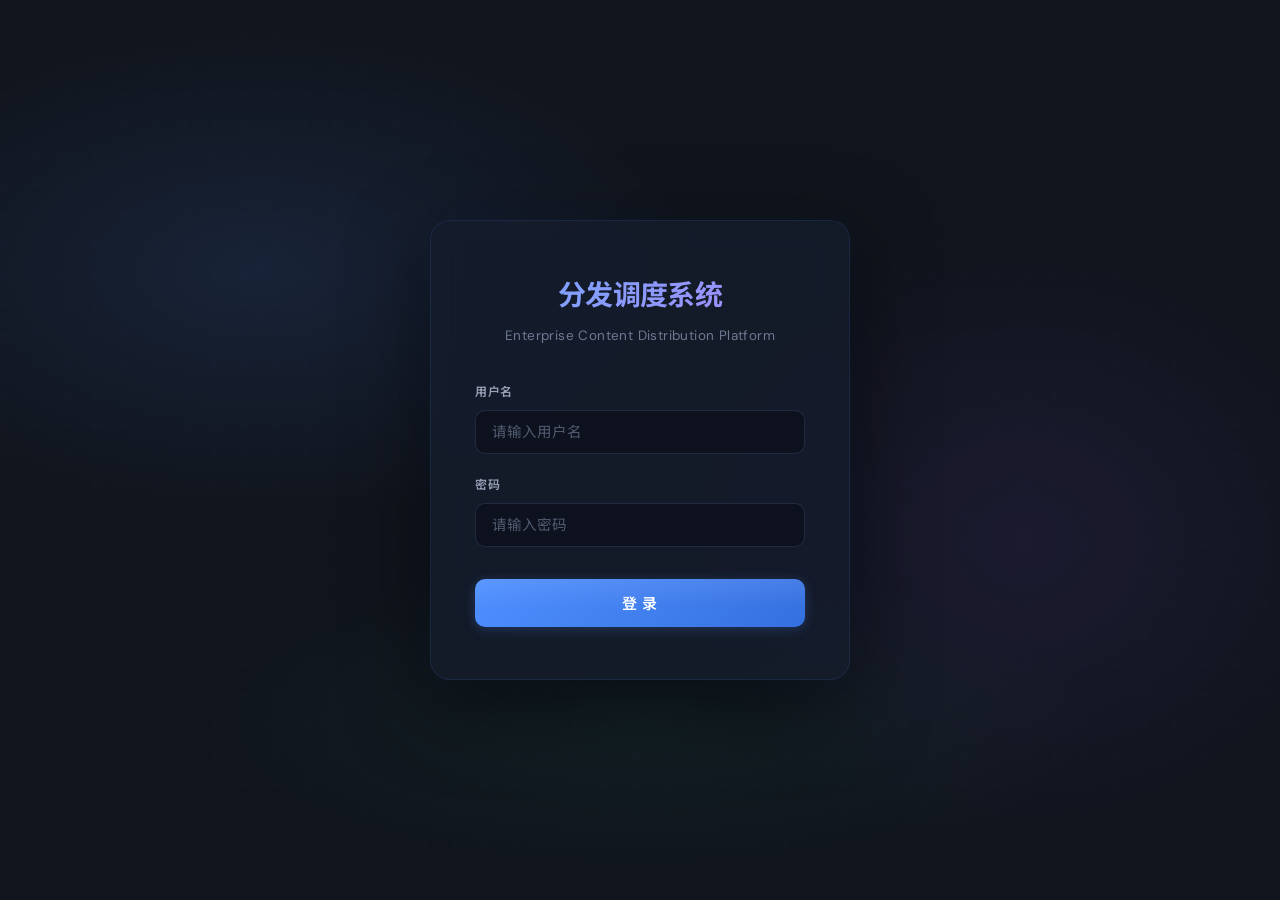
==== commit 12c2956d: "Fix 15 critical/high issues from deep system analysis Backend (6 fixes): - Fix unverified publish in" ====
--- a/static/index.html
+++ b/static/index.html
@@ -58,6 +58,10 @@
   --font-display: 'DM Sans', 'Noto Sans SC', sans-serif;
   --font-body: 'DM Sans', 'Noto Sans SC', -apple-system, sans-serif;
   --font-mono: 'JetBrains Mono', 'Fira Code', monospace;
+  /* ── Aliases for shorthand variable names ── */
+  --muted: var(--text-muted);
+  --primary: var(--blue);
+  --border: var(--border-color);
 }
 
 /* ── Theme: Midnight Blue (default, brighter) ── */
@@ -1014,6 +1018,142 @@
 .btn-gold { background: linear-gradient(135deg, #fbbf24, #f59e0b); color: #1a1500; font-weight: 700; box-shadow: 0 2px 12px rgba(251,191,36,0.25); letter-spacing: 0.02em; }
 .btn-gold:hover { box-shadow: 0 4px 20px rgba(251,191,36,0.35); transform: translateY(-1px); }
 
+/* ── Enhanced Topic Suggestion Styles ── */
+.topic-stats-bar {
+  display: flex; align-items: center; gap: 16px; padding: 10px 16px;
+  background: rgba(12,16,23,0.5); border-radius: var(--radius);
+  border: 1px solid var(--border-color); font-size: 12.5px; color: var(--text-secondary);
+  flex-wrap: wrap;
+}
+.topic-stats-bar .stat-item { display: flex; align-items: center; gap: 4px; white-space: nowrap; }
+.topic-stats-bar .stat-num { font-weight: 700; font-family: var(--font-mono); color: var(--text-primary); font-size: 14px; }
+.topic-stats-bar .stat-divider { width: 1px; height: 16px; background: var(--border-color); }
+
+.ai-topic-card {
+  background: var(--bg-card); backdrop-filter: blur(12px);
+  border: 1px solid var(--border-color);
+  border-radius: var(--radius-lg); padding: 22px 24px; margin-bottom: 14px;
+  border-left: 3px solid var(--purple); transition: var(--transition);
+  position: relative;
+}
+.ai-topic-card:hover {
+  border-color: rgba(167,139,250,0.25);
+  box-shadow: 0 4px 24px rgba(167,139,250,0.08), var(--shadow-sm);
+  transform: translateX(3px);
+}
+.ai-topic-card.status-accepted { border-left-color: var(--green); }
+.ai-topic-card.status-rejected { border-left-color: var(--red); opacity: 0.7; }
+.ai-topic-card.status-used { border-left-color: var(--cyan); }
+
+.topic-header { display: flex; align-items: flex-start; justify-content: space-between; margin-bottom: 8px; gap: 12px; }
+.topic-title { font-family: var(--font-display); font-size: 15.5px; font-weight: 700; line-height: 1.4; color: var(--text-primary); flex: 1; }
+.topic-desc {
+  font-size: 13px; color: var(--text-secondary); line-height: 1.65; margin-bottom: 10px;
+  display: -webkit-box; -webkit-line-clamp: 2; -webkit-box-orient: vertical; overflow: hidden;
+}
+.topic-reasoning {
+  font-size: 12.5px; color: var(--text-muted); font-style: italic; line-height: 1.6;
+  padding: 10px 14px; margin-bottom: 12px;
+  background: rgba(167,139,250,0.04); border-radius: var(--radius);
+  border: 1px solid rgba(167,139,250,0.08);
+  border-left: 2px solid rgba(167,139,250,0.25);
+}
+.topic-scores { display: flex; flex-direction: column; gap: 6px; margin-bottom: 12px; }
+.score-row { display: flex; align-items: center; gap: 10px; }
+.score-row .score-label { font-size: 11.5px; color: var(--text-muted); min-width: 64px; text-align: right; font-weight: 500; }
+.score-row .score-bar { flex: 1; margin: 0; height: 5px; }
+.score-row .score-val { font-size: 11.5px; font-family: var(--font-mono); color: var(--text-secondary); min-width: 28px; font-weight: 600; }
+.score-bar-fill.score-green { background: linear-gradient(90deg, var(--green-dark), var(--green)); }
+.score-bar-fill.score-orange { background: linear-gradient(90deg, var(--orange), var(--yellow)); }
+
+.topic-source-badge {
+  display: inline-flex; align-items: center; gap: 4px;
+  font-size: 10.5px; font-weight: 600; padding: 2px 8px; border-radius: 6px;
+  text-transform: uppercase; letter-spacing: 0.04em;
+}
+.topic-source-badge.source-ai { background: rgba(79,143,255,0.12); color: var(--blue-light); }
+.topic-source-badge.source-manual { background: rgba(167,139,250,0.12); color: var(--purple); }
+.topic-source-badge.source-data { background: rgba(34,211,238,0.12); color: var(--cyan); }
+
+.topic-meta {
+  display: flex; align-items: center; gap: 12px; margin-bottom: 10px;
+  font-size: 12px; color: var(--text-muted); flex-wrap: wrap;
+}
+.topic-meta .meta-item { display: inline-flex; align-items: center; gap: 4px; }
+.topic-content-type {
+  display: inline-flex; align-items: center; gap: 3px;
+  font-size: 11px; font-weight: 600; padding: 2px 8px; border-radius: 6px;
+  background: rgba(251,191,36,0.1); color: var(--yellow); border: 1px solid rgba(251,191,36,0.1);
+}
+.topic-platform-chips { display: flex; gap: 5px; flex-wrap: wrap; }
+.topic-platform-chip {
+  font-size: 11px; font-weight: 600; padding: 2px 9px; border-radius: 12px;
+  letter-spacing: 0.02em;
+}
+.platform-xiaohongshu { background: rgba(255,45,85,0.1); color: #ff6b8a; border: 1px solid rgba(255,45,85,0.1); }
+.platform-douyin { background: rgba(0,0,0,0.2); color: #fe2c55; border: 1px solid rgba(254,44,85,0.15); }
+.platform-bilibili { background: rgba(0,174,236,0.1); color: #00aeec; border: 1px solid rgba(0,174,236,0.12); }
+.platform-weibo { background: rgba(230,35,41,0.1); color: #e6232a; border: 1px solid rgba(230,35,41,0.1); }
+.platform-instagram { background: linear-gradient(135deg, rgba(131,58,180,0.1), rgba(253,29,29,0.08)); color: #c13584; border: 1px solid rgba(193,53,132,0.12); }
+.platform-tiktok { background: rgba(0,0,0,0.2); color: #69c9d0; border: 1px solid rgba(105,201,208,0.15); }
+.platform-youtube { background: rgba(255,0,0,0.08); color: #ff4444; border: 1px solid rgba(255,0,0,0.1); }
+.platform-twitter { background: rgba(29,161,242,0.1); color: #1da1f2; border: 1px solid rgba(29,161,242,0.1); }
+.platform-facebook { background: rgba(24,119,242,0.1); color: #4a90d9; border: 1px solid rgba(24,119,242,0.1); }
+
+.topic-used-link {
+  display: inline-flex; align-items: center; gap: 4px; font-size: 11.5px;
+  padding: 3px 10px; border-radius: 6px;
+  background: rgba(34,211,238,0.08); color: var(--cyan); border: 1px solid rgba(34,211,238,0.12);
+  font-family: var(--font-mono); font-weight: 500;
+}
+
+.topic-empty-state {
+  text-align: center; padding: 72px 24px;
+  background: var(--bg-card); border-radius: var(--radius-lg);
+  border: 1px dashed var(--border-color);
+}
+.topic-empty-state .empty-icon { font-size: 56px; margin-bottom: 18px; opacity: 0.35; }
+.topic-empty-state h3 { font-family: var(--font-display); font-size: 18px; font-weight: 700; color: var(--text-secondary); margin-bottom: 8px; }
+.topic-empty-state p { font-size: 13.5px; color: var(--text-muted); line-height: 1.7; margin-bottom: 24px; max-width: 420px; margin-left: auto; margin-right: auto; }
+.topic-empty-state .empty-actions { display: flex; gap: 12px; justify-content: center; flex-wrap: wrap; }
+
+/* Topic Create Modal extras */
+.topic-modal-platforms { display: flex; flex-wrap: wrap; gap: 8px; }
+.topic-modal-platforms label {
+  display: inline-flex; align-items: center; gap: 5px; padding: 5px 12px;
+  background: rgba(56,68,100,0.2); border: 1px solid var(--border-color);
+  border-radius: var(--radius); cursor: pointer; font-size: 12.5px; color: var(--text-secondary);
+  transition: var(--transition-fast); user-select: none;
+}
+.topic-modal-platforms label:hover { border-color: var(--blue); color: var(--text-primary); }
+.topic-modal-platforms input:checked + span { color: var(--blue-light); }
+.topic-modal-platforms label:has(input:checked) { border-color: var(--blue); background: rgba(79,143,255,0.08); }
+
+.topic-modal-radios { display: flex; gap: 12px; flex-wrap: wrap; }
+.topic-modal-radios label {
+  display: inline-flex; align-items: center; gap: 5px; padding: 8px 16px;
+  background: rgba(56,68,100,0.2); border: 1px solid var(--border-color);
+  border-radius: var(--radius); cursor: pointer; font-size: 13px; color: var(--text-secondary);
+  transition: var(--transition-fast); user-select: none;
+}
+.topic-modal-radios label:hover { border-color: var(--purple); }
+.topic-modal-radios label:has(input:checked) { border-color: var(--purple); background: rgba(167,139,250,0.1); color: var(--purple); }
+
+.topic-score-slider { display: flex; align-items: center; gap: 14px; }
+.topic-score-slider input[type="range"] {
+  flex: 1; -webkit-appearance: none; appearance: none; height: 6px;
+  background: rgba(12,16,23,0.6); border-radius: 3px; outline: none; border: none; padding: 0;
+}
+.topic-score-slider input[type="range"]::-webkit-slider-thumb {
+  -webkit-appearance: none; appearance: none; width: 18px; height: 18px;
+  border-radius: 50%; background: var(--purple); cursor: pointer;
+  box-shadow: 0 2px 8px rgba(167,139,250,0.3);
+}
+.topic-score-slider .score-display {
+  font-family: var(--font-mono); font-size: 16px; font-weight: 700; color: var(--purple);
+  min-width: 36px; text-align: center;
+}
+
 .ai-pipeline-card {
   background: var(--bg-card); backdrop-filter: blur(12px);
   border: 1px solid var(--border-color);
@@ -1108,11 +1248,11 @@
     <p>Enterprise Content Distribution Platform</p>
     <div class="form-group">
       <label>用户名</label>
-      <input type="text" id="login-username" placeholder="请输入用户名" value="admin">
+      <input type="text" id="login-username" placeholder="请输入用户名">
     </div>
     <div class="form-group">
       <label>密码</label>
-      <input type="password" id="login-password" placeholder="请输入密码" value="admin" onkeydown="if(event.key==='Enter')doLogin()">
+      <input type="password" id="login-password" placeholder="请输入密码" onkeydown="if(event.key==='Enter')doLogin()">
     </div>
     <button class="btn-primary" onclick="doLogin()">登 录</button>
     <div class="login-error" id="login-error"></div>
@@ -1144,6 +1284,9 @@
       </div>
       <div class="nav-item" data-tab="policies" onclick="navigate('policies')">
         <span class="nav-icon">⚙️</span><span>策略配置</span>
+      </div>
+      <div class="nav-item" data-tab="publish" onclick="navigate('publish')">
+        <span class="nav-icon">📤</span><span>发布文章</span>
       </div>
       <div class="nav-item" data-tab="jobs" onclick="navigate('jobs')">
         <span class="nav-icon">🚀</span><span>任务中心</span>
@@ -1201,7 +1344,7 @@
     <div class="tab-page" id="page-contents">
       <div class="page-header"><h1>📝 内容管理</h1><p>管理所有分发内容</p></div>
       <div class="toolbar">
-        <input type="text" id="content-search" placeholder="搜索标题..." onkeyup="loadContents()">
+        <input type="text" id="content-search" placeholder="搜索标题..." onkeyup="debouncedLoadContents()">
         <select id="content-status-filter" onchange="loadContents()">
           <option value="">全部状态</option>
           <option value="draft">草稿</option>
@@ -1257,6 +1400,7 @@
           <option value="weibo">微博</option>
           <option value="bilibili">B站</option>
           <option value="xiaohongshu">小红书</option>
+          <option value="douyin">抖音</option>
         </select>
         <select id="policy-scope-filter" onchange="loadPolicies()">
           <option value="">全部作用域</option>
@@ -1268,6 +1412,43 @@
         <button class="btn-primary" onclick="openPolicyModal()">+ 新建策略</button>
       </div>
       <div class="policy-grid" id="policies-grid"></div>
+    </div>
+
+    <!-- ===== PUBLISH ===== -->
+    <div class="tab-page" id="page-publish">
+      <div class="page-header"><h1>📤 发布文章</h1><p>选择内容和目标账号，一键发布到各平台</p></div>
+      <div class="card" style="padding:24px">
+        <div class="form-group">
+          <label>选择内容 *</label>
+          <select id="pub-content" style="width:100%" onchange="onPubContentChange()">
+            <option value="">请选择要发布的内容</option>
+          </select>
+        </div>
+        <div id="pub-content-preview" style="display:none;margin-bottom:20px;padding:16px;border-radius:10px;background:rgba(79,143,255,0.06);border:1px solid rgba(79,143,255,0.15)">
+        </div>
+        <div class="form-group">
+          <label>选择变体</label>
+          <select id="pub-variant" style="width:100%">
+            <option value="">不指定变体（使用原始内容）</option>
+          </select>
+        </div>
+        <div class="form-group">
+          <label>选择目标账号 *</label>
+          <div style="margin-bottom:8px">
+            <button class="btn-secondary" style="font-size:12px;padding:4px 10px;margin-right:6px" onclick="pubSelectAll()">全选</button>
+            <button class="btn-secondary" style="font-size:12px;padding:4px 10px" onclick="pubDeselectAll()">取消全选</button>
+          </div>
+          <div class="checkbox-list" id="pub-accounts-list" style="max-height:300px;overflow-y:auto"></div>
+        </div>
+        <div class="form-group">
+          <label>计划时间</label>
+          <input type="datetime-local" id="pub-scheduled" style="width:100%">
+          <div class="form-hint">留空则立即执行</div>
+        </div>
+        <div style="margin-top:20px;display:flex;gap:10px">
+          <button class="btn-primary" style="font-size:15px;padding:10px 32px" onclick="submitPublish()">📤 立即发布</button>
+        </div>
+      </div>
     </div>
 
     <!-- ===== JOBS ===== -->
@@ -1328,6 +1509,7 @@
           <option value="video">视频</option>
         </select>
       </div>
+      <div class="form-group"><label>正文</label><textarea id="cc-body" rows="4" placeholder="内容正文（可选）"></textarea></div>
       <div class="form-group"><label>标签</label><input type="text" id="cc-tags" placeholder="用逗号分隔多个标签"><div class="form-hint">如: AI, 教程, 新手</div></div>
     </div>
     <div class="modal-footer">
@@ -1356,6 +1538,7 @@
           <option value="video">视频</option>
         </select>
       </div>
+      <div class="form-group"><label>正文</label><textarea id="ce-body" rows="4" placeholder="内容正文（可选）"></textarea></div>
       <div class="form-group"><label>标签</label><input type="text" id="ce-tags"></div>
     </div>
     <div class="modal-footer">
@@ -1398,12 +1581,26 @@
             <option value="youtube">YouTube</option><option value="tiktok">TikTok</option>
             <option value="instagram">Instagram</option><option value="twitter">Twitter</option>
             <option value="facebook">Facebook</option><option value="weibo">微博</option>
-            <option value="bilibili">B站</option><option value="xiaohongshu">小红书</option>
+            <option value="bilibili">B站</option><option value="xiaohongshu">小红书</option><option value="douyin">抖音</option>
           </select>
         </div>
       </div>
       <div class="form-group"><label>文案</label><textarea id="vc-caption" placeholder="变体文案内容"></textarea></div>
       <div class="form-group"><label>话题标签</label><input type="text" id="vc-hashtags" placeholder="用逗号分隔"><div class="form-hint">如: #AI, #教程</div></div>
+      <div class="form-group">
+        <label>上传图片/视频</label>
+        <div id="vc-upload-zone" style="border:2px dashed var(--border-color);border-radius:8px;padding:24px;text-align:center;cursor:pointer;transition:border-color .2s;background:var(--bg-secondary)"
+          onclick="document.getElementById('vc-file-input').click()"
+          ondragover="event.preventDefault();this.style.borderColor='var(--primary)'"
+          ondragleave="this.style.borderColor='var(--border-color)'"
+          ondrop="event.preventDefault();this.style.borderColor='var(--border-color)';handleVariantFiles(event.dataTransfer.files)">
+          <div style="font-size:28px;margin-bottom:8px;opacity:.5">+</div>
+          <div style="color:var(--muted);font-size:13px">点击或拖拽上传图片/视频</div>
+          <div style="color:var(--muted);font-size:11px;margin-top:4px">支持 PNG, JPG, GIF, WEBP, MP4, MOV 等格式，最大 200MB</div>
+        </div>
+        <input type="file" id="vc-file-input" multiple accept="image/*,video/*" style="display:none" onchange="handleVariantFiles(this.files)">
+        <div id="vc-media-preview" style="display:flex;flex-wrap:wrap;gap:8px;margin-top:10px"></div>
+      </div>
     </div>
     <div class="modal-footer">
       <button class="btn-secondary" onclick="closeModal('variants-modal')">关闭</button>
@@ -1438,7 +1635,7 @@
             <option value="youtube">YouTube</option><option value="tiktok">TikTok</option>
             <option value="instagram">Instagram</option><option value="twitter">Twitter</option>
             <option value="facebook">Facebook</option><option value="weibo">微博</option>
-            <option value="bilibili">B站</option><option value="xiaohongshu">小红书</option>
+            <option value="bilibili">B站</option><option value="xiaohongshu">小红书</option><option value="douyin">抖音</option>
           </select>
         </div>
         <div class="form-group"><label>账号组</label>
@@ -1480,7 +1677,7 @@
           <option value="youtube">YouTube</option><option value="tiktok">TikTok</option>
           <option value="instagram">Instagram</option><option value="twitter">Twitter</option>
           <option value="facebook">Facebook</option><option value="weibo">微博</option>
-          <option value="bilibili">B站</option><option value="xiaohongshu">小红书</option>
+          <option value="bilibili">B站</option><option value="xiaohongshu">小红书</option><option value="douyin">抖音</option>
         </select>
       </div>
       <div class="form-row">
@@ -1569,6 +1766,8 @@
           <label class="checkbox-item"><input type="checkbox" value="weibo"> 微博</label>
           <label class="checkbox-item"><input type="checkbox" value="twitter"> Twitter</label>
           <label class="checkbox-item"><input type="checkbox" value="facebook"> Facebook</label>
+          <label class="checkbox-item"><input type="checkbox" value="bilibili"> B站</label>
+          <label class="checkbox-item"><input type="checkbox" value="douyin"> 抖音</label>
         </div>
       </div>
       <div class="form-row">
@@ -1735,6 +1934,10 @@
     }
     clearTimeout(timer);
     if (resp.status === 401) { doLogout(); throw new Error('认证已过期'); }
+    const contentType = resp.headers.get('content-type') || '';
+    if (!contentType.includes('application/json')) {
+      throw new Error('服务器返回非JSON响应 (' + resp.status + ')，请确认后端已重启');
+    }
     const data = await resp.json();
     if (!resp.ok) {
       const errMsg = data.error || data.message || data.detail || '请求失败';
@@ -1748,6 +1951,24 @@
   post(url, body) { return this.request('POST', url, body); },
   put(url, body) { return this.request('PUT', url, body); },
   del(url) { return this.request('DELETE', url); },
+
+  async upload(url, files, timeoutMs = 120000) {
+    const fd = new FormData();
+    for (const f of files) fd.append('files', f);
+    const opts = { method: 'POST', body: fd, headers: {} };
+    if (this.token) opts.headers['Authorization'] = 'Bearer ' + this.token;
+    const controller = new AbortController();
+    const timer = setTimeout(() => controller.abort(), timeoutMs);
+    opts.signal = controller.signal;
+    let resp;
+    try { resp = await fetch(url, opts); }
+    catch(e) { clearTimeout(timer); if (e.name==='AbortError') throw new Error('上传超时'); throw e; }
+    clearTimeout(timer);
+    if (resp.status === 401) { doLogout(); throw new Error('认证已过期'); }
+    const data = await resp.json();
+    if (!resp.ok) throw new Error(data.error || '上传失败');
+    return data;
+  },
 };
 
 /* ========================================================
@@ -1759,7 +1980,7 @@
 function toast(message, type = 'info') {
   const el = document.createElement('div');
   el.className = 'toast toast-' + type;
-  el.innerHTML = message;
+  el.textContent = message;
   document.getElementById('toast-container').appendChild(el);
   setTimeout(() => { el.classList.add('fade-out'); setTimeout(() => el.remove(), 300); }, 3500);
 }
@@ -1893,6 +2114,7 @@
     case 'ai': loadAiDashboard(); break;
     case 'accounts': loadAccountGroups(); renderAcctTab(); break;
     case 'policies': loadPolicies(); break;
+    case 'publish': loadPublishPage(); break;
     case 'jobs': initJobFilters(); loadJobs(); break;
   }
 }
@@ -1902,13 +2124,8 @@
    ======================================================== */
 async function loadDashboard() {
   try {
-    const [dashData, statsData] = await Promise.all([
-      API.get('/api/dashboard').catch(() => null),
-      API.get('/api/stats').catch(() => null),
-    ]);
-
-    const stats = statsData || {};
-    const dash = dashData || {};
+    const dash = await API.get('/api/dashboard').catch(() => null) || {};
+    const stats = dash.stats || {};
 
     // Stats cards
     const totalContents = stats.total_contents || 0;
@@ -1989,6 +2206,12 @@
 /* ========================================================
    CONTENTS
    ======================================================== */
+let _contentSearchTimer = null;
+function debouncedLoadContents() {
+  clearTimeout(_contentSearchTimer);
+  _contentSearchTimer = setTimeout(loadContents, 300);
+}
+
 async function loadContents() {
   try {
     const tbody = document.getElementById('contents-tbody');
@@ -2037,17 +2260,21 @@
   const topic = document.getElementById('cc-topic').value.trim();
   const language = document.getElementById('cc-language').value.trim();
   const content_type = document.getElementById('cc-type').value;
+  const body = document.getElementById('cc-body').value.trim();
   const tagsStr = document.getElementById('cc-tags').value.trim();
   const tags = tagsStr ? tagsStr.split(',').map(t => t.trim()).filter(Boolean) : [];
 
   if (!title) { toast('请输入标题', 'warning'); return; }
   try {
     showLoading();
-    await API.post('/api/contents', { title, topic, language, content_type, tags });
+    const payload = { title, topic, language, content_type, tags };
+    if (body) payload.body = body;
+    await API.post('/api/contents', payload);
     toast('内容创建成功', 'success');
     closeModal('content-create-modal');
     document.getElementById('cc-title').value = '';
     document.getElementById('cc-topic').value = '';
+    document.getElementById('cc-body').value = '';
     document.getElementById('cc-tags').value = '';
     document.getElementById('cc-language').value = 'zh';
     document.getElementById('cc-type').value = 'image_single';
@@ -2064,6 +2291,7 @@
     document.getElementById('ce-topic').value = c.topic || '';
     document.getElementById('ce-language').value = c.language || 'zh';
     document.getElementById('ce-type').value = c.content_type || 'image_single';
+    document.getElementById('ce-body').value = c.body || '';
     document.getElementById('ce-tags').value = (c.tags || []).join(', ');
     openModal('content-edit-modal');
   } catch(e) { toast('加载内容失败: ' + e.message, 'error'); }
@@ -2075,13 +2303,14 @@
   const topic = document.getElementById('ce-topic').value.trim();
   const language = document.getElementById('ce-language').value.trim();
   const content_type = document.getElementById('ce-type').value;
+  const body = document.getElementById('ce-body').value.trim();
   const tagsStr = document.getElementById('ce-tags').value.trim();
   const tags = tagsStr ? tagsStr.split(',').map(t => t.trim()).filter(Boolean) : [];
 
   if (!title) { toast('请输入标题', 'warning'); return; }
   try {
     showLoading();
-    await API.put('/api/contents/' + id, { title, topic, language, content_type, tags });
+    await API.put('/api/contents/' + id, { title, topic, language, content_type, body, tags });
     toast('内容更新成功', 'success');
     closeModal('content-edit-modal');
     loadContents();
@@ -2124,12 +2353,60 @@
 /* ========================================================
    VARIANTS
    ======================================================== */
+// Track uploaded asset IDs for variant creation
+let _vcUploadedAssets = []; // [{id, asset_type, storage_url, original_name}]
+
+function handleVariantFiles(fileList) {
+  if (!fileList || fileList.length === 0) return;
+  const files = Array.from(fileList);
+  const preview = document.getElementById('vc-media-preview');
+  // Show uploading indicator
+  files.forEach(f => {
+    const placeholder = document.createElement('div');
+    placeholder.className = 'vc-upload-placeholder';
+    placeholder.style.cssText = 'width:80px;height:80px;border-radius:6px;background:var(--bg-secondary);border:1px solid var(--border-color);display:flex;align-items:center;justify-content:center;font-size:11px;color:var(--muted)';
+    placeholder.textContent = '上传中...';
+    placeholder.dataset.name = f.name;
+    preview.appendChild(placeholder);
+  });
+  // Upload
+  API.upload('/api/upload', files).then(results => {
+    // Remove placeholders
+    preview.querySelectorAll('.vc-upload-placeholder').forEach(p => p.remove());
+    results.forEach(asset => {
+      if (asset.error) { toast(asset.error, 'error'); return; }
+      _vcUploadedAssets.push(asset);
+      const item = document.createElement('div');
+      item.style.cssText = 'position:relative;width:80px;height:80px;border-radius:6px;overflow:hidden;border:1px solid var(--border-color)';
+      item.dataset.assetId = asset.id;
+      if (asset.asset_type === 'video') {
+        item.innerHTML = `<div style="width:100%;height:100%;background:var(--bg-secondary);display:flex;align-items:center;justify-content:center;font-size:11px;color:var(--muted)">VIDEO</div>`;
+      } else {
+        item.innerHTML = `<img src="/api/uploads/${asset.storage_url}?token=${encodeURIComponent(state.token)}" style="width:100%;height:100%;object-fit:cover">`;
+      }
+      item.innerHTML += `<div onclick="removeVariantAsset(${asset.id},this.parentElement)" style="position:absolute;top:2px;right:2px;width:18px;height:18px;border-radius:50%;background:rgba(0,0,0,.6);color:#fff;font-size:12px;display:flex;align-items:center;justify-content:center;cursor:pointer">&times;</div>`;
+      preview.appendChild(item);
+    });
+  }).catch(e => {
+    preview.querySelectorAll('.vc-upload-placeholder').forEach(p => p.remove());
+    toast('上传失败: ' + e.message, 'error');
+  });
+}
+
+function removeVariantAsset(assetId, el) {
+  _vcUploadedAssets = _vcUploadedAssets.filter(a => a.id !== assetId);
+  if (el) el.remove();
+}
+
 async function openVariantsModal(contentId, title) {
   document.getElementById('var-content-id').value = contentId;
   document.getElementById('variants-modal-title').textContent = `变体管理 - ${title || '内容#' + contentId}`;
   document.getElementById('vc-headline').value = '';
   document.getElementById('vc-caption').value = '';
   document.getElementById('vc-hashtags').value = '';
+  _vcUploadedAssets = [];
+  document.getElementById('vc-media-preview').innerHTML = '';
+  document.getElementById('vc-file-input').value = '';
   openModal('variants-modal');
   await loadVariants(contentId);
 }
@@ -2143,14 +2420,19 @@
       container.innerHTML = '<div class="empty-state" style="padding:20px"><p>暂无变体</p></div>';
       return;
     }
-    let html = '<table><thead><tr><th>ID</th><th>标题</th><th>平台</th><th>文案</th><th>状态</th><th>操作</th></tr></thead><tbody>';
+    let html = '<table><thead><tr><th>ID</th><th>标题</th><th>平台</th><th>文案</th><th>媒体</th><th>状态</th><th>操作</th></tr></thead><tbody>';
     variants.forEach(v => {
       const statusCls = v.status === 'ready' ? 'tag-green' : v.status === 'blocked' ? 'tag-red' : 'tag-gray';
+      let mediaIds = v.media_asset_ids || [];
+      if (typeof mediaIds === 'string') try { mediaIds = JSON.parse(mediaIds); } catch { mediaIds = []; }
+      const mediaCnt = Array.isArray(mediaIds) ? mediaIds.length : 0;
+      let mediaHtml = mediaCnt > 0 ? `<span class="tag tag-blue">${mediaCnt} 个文件</span>` : '<span style="color:var(--muted)">无</span>';
       html += `<tr>
         <td>${v.id}</td>
         <td>${esc(v.headline || '-')}</td>
         <td>${platformLabel(v.platform)}</td>
         <td style="max-width:150px;overflow:hidden;text-overflow:ellipsis;white-space:nowrap">${esc(v.caption || '-')}</td>
+        <td>${mediaHtml}</td>
         <td><span class="tag ${statusCls}">${esc(v.status || 'draft')}</span></td>
         <td><div class="td-actions">
           <button class="btn-xs btn-success" onclick="setVariantStatus(${v.id},'ready')">就绪</button>
@@ -2171,17 +2453,22 @@
   const caption = document.getElementById('vc-caption').value.trim();
   const hashStr = document.getElementById('vc-hashtags').value.trim();
   const hashtags = hashStr ? hashStr.split(',').map(t => t.trim()).filter(Boolean) : [];
+  const media_asset_ids = _vcUploadedAssets.map(a => a.id);
+  const cover_asset_id = _vcUploadedAssets.length > 0 ? _vcUploadedAssets[0].id : null;
 
   try {
     showLoading();
     await API.post('/api/contents/' + contentId + '/variants', {
       headline, platform, caption, hashtags,
-      cover_asset_id: null, media_asset_ids: []
+      cover_asset_id, media_asset_ids
     });
     toast('变体创建成功', 'success');
     document.getElementById('vc-headline').value = '';
     document.getElementById('vc-caption').value = '';
     document.getElementById('vc-hashtags').value = '';
+    _vcUploadedAssets = [];
+    document.getElementById('vc-media-preview').innerHTML = '';
+    document.getElementById('vc-file-input').value = '';
     loadVariants(contentId);
   } catch(e) { toast('创建变体失败: ' + e.message, 'error'); }
   finally { hideLoading(); }
@@ -2215,6 +2502,7 @@
     const data = await API.get('/api/account-groups');
     state.accountGroups = Array.isArray(data) ? data : (data.groups || []);
     const bar = document.getElementById('account-groups-bar');
+    if (!bar) return;
     const chips = bar.querySelectorAll('.group-chip[data-gid]');
     chips.forEach(c => { if (c.dataset.gid !== '') c.remove(); });
 
@@ -2286,6 +2574,8 @@
         <option value="instagram">Instagram</option><option value="twitter">Twitter</option>
         <option value="facebook">Facebook</option><option value="weibo">微博</option>
         <option value="xiaohongshu">小红书</option>
+        <option value="bilibili">B站</option>
+        <option value="douyin">抖音</option>
       </select>
       <select id="account-status-filter" onchange="loadAccounts()">
         <option value="">全部状态</option>
@@ -2416,7 +2706,8 @@
   try {
     showLoading();
     const acct = await API.get('/api/accounts/'+id+'?include=details');
-    const creds = await API.get('/api/accounts/'+id+'/credentials');
+    let cookieStatus = {has_cookies: false, cookie_count: 0, updated_at: null};
+    try { cookieStatus = await API.get('/api/accounts/'+id+'/cookies'); } catch(e) { /* ignore */ }
     const logs = await API.get('/api/accounts/'+id+'/login-logs?limit=20');
     const warming = await API.get('/api/accounts/'+id+'/warming');
     hideLoading();
@@ -2428,11 +2719,10 @@
         <div class="modal-body">
           <div class="ai-sub-tabs" style="margin-bottom:16px">
             <button class="ai-tab active" onclick="switchDetailTab(this,'dt-info')">基本信息</button>
-            <button class="ai-tab" onclick="switchDetailTab(this,'dt-creds')">凭证管理</button>
+            <button class="ai-tab" onclick="switchDetailTab(this,'dt-browser-login')">Cookie登录</button>
             <button class="ai-tab" onclick="switchDetailTab(this,'dt-logs')">登录日志</button>
             <button class="ai-tab" onclick="switchDetailTab(this,'dt-proxy')">代理配置</button>
             <button class="ai-tab" onclick="switchDetailTab(this,'dt-health')">健康状态</button>
-            <button class="ai-tab" onclick="switchDetailTab(this,'dt-browser-login')">浏览器登录</button>
           </div>
           <div id="dt-info">
             <div class="stats-grid" style="grid-template-columns:repeat(4,1fr);margin-bottom:16px">
@@ -2451,30 +2741,6 @@
               <tr><td style="color:var(--text-muted)">备注</td><td>${esc(acct.notes||'-')}</td></tr>
               <tr><td style="color:var(--text-muted)">创建时间</td><td>${acct.created_at||'-'}</td></tr>
             </tbody></table>
-          </div>
-          <div id="dt-creds" style="display:none">
-            <div style="display:flex;justify-content:space-between;margin-bottom:12px">
-              <h4>凭证列表</h4>
-              <button class="btn-sm btn-primary" onclick="openAddCredModal(${acct.id})">+ 添加凭证</button>
-            </div>
-            ${creds.length === 0 ? '<p style="color:var(--text-muted)">暂无凭证</p>' : creds.map(c => `
-              <div class="card" style="padding:12px;margin-bottom:8px">
-                <div style="display:flex;justify-content:space-between;align-items:center">
-                  <div>
-                    <span class="tag tag-blue">${c.credential_type}</span>
-                    <span class="tag ${c.validation_status==='valid'?'tag-green':c.validation_status==='invalid'?'tag-red':'tag-gray'}">${c.validation_status}</span>
-                  </div>
-                  <div class="td-actions">
-                    <button class="btn-xs btn-success" onclick="validateCred(${c.id})">验证</button>
-                    <button class="btn-xs btn-danger" onclick="deleteCred(${c.id},${acct.id})">删除</button>
-                  </div>
-                </div>
-                <div style="margin-top:8px;font-size:13px;color:var(--text-muted)">
-                  ${c.credential_data_preview ? Object.entries(c.credential_data_preview).map(([k,v])=>`<div>${esc(k)}: ${esc(v)}</div>`).join('') : ''}
-                  <div>创建: ${c.created_at||'-'} | 过期: ${c.expires_at||'无'}</div>
-                </div>
-              </div>
-            `).join('')}
           </div>
           <div id="dt-logs" style="display:none">
             <h4 style="margin-bottom:12px">最近登录日志</h4>
@@ -2521,56 +2787,42 @@
           </div>
           <div id="dt-browser-login" style="display:none">
             <div style="margin-bottom:16px">
-              <h4 style="margin-bottom:12px">选择登录方式</h4>
-              <div style="display:flex;gap:12px;flex-wrap:wrap">
-                <label style="display:flex;align-items:center;gap:6px;cursor:pointer;padding:8px 16px;border:1px solid var(--border-color);border-radius:var(--radius);background:var(--bg-input)">
-                  <input type="radio" name="login-method" value="cookie_import" checked> Cookie导入
-                </label>
-                <label style="display:flex;align-items:center;gap:6px;cursor:pointer;padding:8px 16px;border:1px solid var(--border-color);border-radius:var(--radius);background:var(--bg-input)">
-                  <input type="radio" name="login-method" value="password_login"> 账号密码登录
-                </label>
-                <label style="display:flex;align-items:center;gap:6px;cursor:pointer;padding:8px 16px;border:1px solid var(--border-color);border-radius:var(--radius);background:var(--bg-input)">
-                  <input type="radio" name="login-method" value="qr_login"> 扫码登录
-                </label>
+              <h4 style="margin-bottom:12px">Cookie 状态</h4>
+              <div class="card" style="padding:16px">
+                ${cookieStatus.has_cookies ? `
+                  <div style="display:flex;align-items:center;gap:8px;margin-bottom:8px">
+                    <span class="tag tag-green">已保存</span>
+                    <span style="color:var(--text-secondary)">${cookieStatus.cookie_count} 个Cookie</span>
+                  </div>
+                  <div style="font-size:13px;color:var(--text-muted)">更新时间: ${cookieStatus.updated_at || '-'}</div>
+                  <button class="btn-sm btn-danger" style="margin-top:12px" onclick="deleteSavedCookies(${acct.id})">删除Cookie</button>
+                ` : `
+                  <div style="display:flex;align-items:center;gap:8px">
+                    <span class="tag tag-gray">未保存</span>
+                    <span style="color:var(--text-muted)">请通过下方浏览器登录获取Cookie</span>
+                  </div>
+                `}
               </div>
             </div>
 
-            <div id="bl-cookie-section">
-              <label>粘贴Cookie (JSON数组 或 name=value; 格式)</label>
-              <textarea id="bl-cookie-input" rows="6" placeholder='[{"name":"sessionid","value":"abc123","domain":".example.com"}]&#10;或&#10;sessionid=abc123; token=xyz456'></textarea>
+            <h4 style="margin-bottom:12px">浏览器登录</h4>
+            <div style="padding:16px;background:var(--bg-input);border-radius:var(--radius);border:1px solid var(--border-color);margin-bottom:16px">
+              <p style="color:var(--text-secondary);margin-bottom:8px">点击「打开登录页面」后，系统将弹出浏览器窗口，请在浏览器中手动完成登录。</p>
+              <p style="color:var(--text-muted);font-size:13px">登录完成后，点击「登录完成，保存Cookie」，系统将自动提取并加密保存Cookie。</p>
             </div>
 
-            <div id="bl-password-section" style="display:none">
-              <div style="padding:16px;background:var(--bg-input);border-radius:var(--radius);border:1px solid var(--border-color)">
-                <p style="color:var(--text-secondary)">将使用该账号已存储的凭证（用户名+密码）进行自动登录。</p>
-                <p style="color:var(--text-muted);font-size:13px;margin-top:8px">请确保已在"凭证管理"中添加了 username_password 类型的凭证。</p>
-              </div>
-            </div>
-
-            <div id="bl-qr-section" style="display:none">
-              <div style="padding:16px;background:var(--bg-input);border-radius:var(--radius);border:1px solid var(--border-color)">
-                <p style="color:var(--text-secondary)">点击"开始登录"后，系统将打开平台登录页并显示二维码，请使用对应APP扫描。</p>
-              </div>
-            </div>
-
-            <div style="margin-top:16px;display:flex;gap:8px">
-              <button class="btn-primary" id="bl-start-btn" onclick="startBrowserLogin(${acct.id})">开始登录</button>
+            <div style="display:flex;gap:8px;flex-wrap:wrap">
+              <button class="btn-primary" id="bl-start-btn" onclick="startBrowserLogin(${acct.id})">打开登录页面</button>
+              <button class="btn-success" id="bl-complete-btn" style="display:none" onclick="completeBrowserLogin(${acct.id})">登录完成，保存Cookie</button>
               <button class="btn-danger" id="bl-cancel-btn" style="display:none" onclick="cancelBrowserLogin(${acct.id})">取消</button>
             </div>
 
             <div id="bl-progress" style="display:none;margin-top:16px;padding:16px;background:var(--bg-input);border-radius:var(--radius);border:1px solid var(--border-color)">
-              <div style="display:flex;align-items:center;gap:8px;margin-bottom:8px">
+              <div style="display:flex;align-items:center;gap:8px">
                 <span style="font-weight:500">状态:</span>
                 <span id="bl-status" class="tag tag-blue">等待中</span>
               </div>
-              <p id="bl-message" style="color:var(--text-secondary);font-size:14px"></p>
-              <div id="bl-screenshot-area" style="display:none;margin-top:12px;text-align:center">
-                <img id="bl-screenshot" style="max-width:100%;max-height:400px;border-radius:var(--radius);border:1px solid var(--border-color)" />
-              </div>
-              <div style="margin-top:12px;display:flex;gap:8px">
-                <button class="btn-success btn-sm" id="bl-captcha-btn" style="display:none" onclick="signalCaptchaSolved(${acct.id})">验证码已处理</button>
-                <button class="btn-success btn-sm" id="bl-qr-btn" style="display:none" onclick="signalQrScanned(${acct.id})">已扫码确认</button>
-              </div>
+              <p id="bl-message" style="color:var(--text-secondary);font-size:14px;margin-top:8px"></p>
             </div>
           </div>
         </div>
@@ -2580,22 +2832,19 @@
   } catch(e) { hideLoading(); toast(e.message, 'error'); }
 }
 
-function closeAcctDetail() { stopBLPolling(); const m = document.getElementById('acct-detail-modal'); if(m) m.remove(); }
+function closeAcctDetail() { const m = document.getElementById('acct-detail-modal'); if(m) m.remove(); }
 function switchDetailTab(btn, tabId) {
   btn.closest('.ai-sub-tabs').querySelectorAll('.ai-tab').forEach(b=>b.classList.remove('active'));
   btn.classList.add('active');
-  ['dt-info','dt-creds','dt-logs','dt-proxy','dt-health','dt-browser-login'].forEach(id => {
+  ['dt-info','dt-logs','dt-proxy','dt-health','dt-browser-login'].forEach(id => {
     const el = document.getElementById(id);
     if(el) el.style.display = id === tabId ? 'block' : 'none';
   });
 }
 
-async function validateCred(credId) {
-  try { await API.post('/api/credentials/'+credId+'/validate'); toast('验证成功','success'); } catch(e) { toast(e.message,'error'); }
-}
-function deleteCred(credId, acctId) {
-  showConfirm('删除凭证', '确定要删除此凭证？删除后不可恢复。', async () => {
-    try { await API.del('/api/credentials/'+credId); toast('已删除','success'); closeAcctDetail(); openAcctDetail(acctId); } catch(e) { toast(e.message,'error'); }
+async function deleteSavedCookies(acctId) {
+  showConfirm('删除Cookie', '确定要删除此账号的Cookie？删除后需要重新登录。', async () => {
+    try { await API.del('/api/accounts/'+acctId+'/cookies'); toast('Cookie已删除','success'); closeAcctDetail(); openAcctDetail(acctId); } catch(e) { toast(e.message,'error'); }
   });
 }
 async function removeProxyAssign(acctId) {
@@ -2608,222 +2857,180 @@
   try { const r = await API.post('/api/accounts/'+acctId+'/warming/advance'); toast('养号推进: '+(r.status||'阶段'+r.new_stage),'success'); closeAcctDetail(); openAcctDetail(acctId); } catch(e) { toast(e.message,'error'); }
 }
 
-/* ── Browser Login ── */
-let _blPollTimer = null;
-let _blCurrentAccountId = null;
-let _blPollErrorCount = 0;
-
-// Toggle login method sections
-document.addEventListener('change', function(e) {
-  if (e.target.name === 'login-method') {
-    const method = e.target.value;
-    const cookieSec = document.getElementById('bl-cookie-section');
-    const pwdSec = document.getElementById('bl-password-section');
-    const qrSec = document.getElementById('bl-qr-section');
-    if (cookieSec) cookieSec.style.display = method === 'cookie_import' ? 'block' : 'none';
-    if (pwdSec) pwdSec.style.display = method === 'password_login' ? 'block' : 'none';
-    if (qrSec) qrSec.style.display = method === 'qr_login' ? 'block' : 'none';
+/* ── Browser Login (simplified) ── */
+async function startBrowserLogin(accountId) {
+  try {
+    const startBtn = document.getElementById('bl-start-btn');
+    const completeBtn = document.getElementById('bl-complete-btn');
+    const cancelBtn = document.getElementById('bl-cancel-btn');
+    const progress = document.getElementById('bl-progress');
+
+    if (startBtn) startBtn.disabled = true;
+    if (completeBtn) completeBtn.style.display = 'inline-flex';
+    if (cancelBtn) cancelBtn.style.display = 'inline-flex';
+    if (progress) progress.style.display = 'block';
+
+    updateBLUI('open', '正在打开浏览器...');
+
+    const result = await API.post('/api/accounts/' + accountId + '/browser-login/start');
+    toast('浏览器已打开，请手动登录', 'success');
+    updateBLUI('open', result.message || '浏览器已打开，请在浏览器窗口中完成登录');
+  } catch (e) {
+    toast('打开失败: ' + e.message, 'error');
+    resetBLButtons();
   }
-});
-
-async function startBrowserLogin(accountId) {
-  const methodEl = document.querySelector('input[name="login-method"]:checked');
-  if (!methodEl) { toast('请选择登录方式', 'warning'); return; }
-  const method = methodEl.value;
-  const body = { method };
-
-  if (method === 'cookie_import') {
-    const cookieText = document.getElementById('bl-cookie-input')?.value?.trim();
-    if (!cookieText) { toast('请粘贴Cookie', 'warning'); return; }
-    try {
-      const parsed = JSON.parse(cookieText);
-      body.cookie_data = { cookies: parsed };
-    } catch {
-      body.cookie_data = { cookies: cookieText };
+}
+
+async function completeBrowserLogin(accountId) {
+  try {
+    updateBLUI('saving', '正在提取Cookie...');
+    const result = await API.post('/api/accounts/' + accountId + '/browser-login/complete');
+    if (result.success) {
+      toast(result.message, 'success');
+      updateBLUI('success', result.message);
+      resetBLButtons();
+      // Refresh modal to show updated cookie status
+      closeAcctDetail();
+      openAcctDetail(accountId);
+    } else {
+      toast(result.message, 'warning');
+      updateBLUI('open', result.message);
     }
+  } catch (e) {
+    toast('保存失败: ' + e.message, 'error');
+    updateBLUI('failed', e.message);
   }
-
-  try {
-    const startBtn = document.getElementById('bl-start-btn');
-    const cancelBtn = document.getElementById('bl-cancel-btn');
-    if (startBtn) startBtn.disabled = true;
-    if (cancelBtn) cancelBtn.style.display = 'inline-flex';
-
-    const result = await API.post('/api/accounts/' + accountId + '/browser-login', body);
-    toast('登录会话已启动', 'success');
-    _blCurrentAccountId = accountId;
-
-    const progress = document.getElementById('bl-progress');
-    if (progress) progress.style.display = 'block';
-
-    startBLPolling(accountId);
-  } catch (e) {
-    toast('启动失败: ' + e.message, 'error');
-    const startBtn = document.getElementById('bl-start-btn');
-    if (startBtn) startBtn.disabled = false;
-    const cancelBtn = document.getElementById('bl-cancel-btn');
-    if (cancelBtn) cancelBtn.style.display = 'none';
-  }
-}
-
-function startBLPolling(accountId) {
-  stopBLPolling();
-  _blPollErrorCount = 0;
-  updateBLUI('pending', '正在启动...');
-  _blPollTimer = setInterval(async () => {
-    try {
-      const s = await API.get('/api/accounts/' + accountId + '/browser-login/status');
-      _blPollErrorCount = 0; // reset on success
-
-      updateBLUI(s.status, s.progress_message);
-
-      if (s.status === 'need_captcha' || s.status === 'waiting_qr_scan') {
-        loadBLScreenshot(accountId, s.status === 'waiting_qr_scan' ? 'qr' : 'captcha');
-      }
-
-      if (['success', 'failed', 'cancelled', 'timeout'].includes(s.status)) {
-        stopBLPolling();
-        const startBtn = document.getElementById('bl-start-btn');
-        if (startBtn) startBtn.disabled = false;
-        const cancelBtn = document.getElementById('bl-cancel-btn');
-        if (cancelBtn) cancelBtn.style.display = 'none';
-
-        if (s.status === 'success') {
-          toast('登录成功！Cookie已自动保存', 'success');
-        } else if (s.status === 'failed') {
-          toast('登录失败: ' + (s.progress_message || s.error_message || ''), 'error');
-          if (s.screenshot_path) loadBLScreenshot(accountId, 'latest');
-        }
-      }
-    } catch (e) {
-      // 404 means no session
-      if (e.message && e.message.includes('404')) { stopBLPolling(); return; }
-      _blPollErrorCount++;
-      if (_blPollErrorCount >= 3) {
-        stopBLPolling();
-        updateBLUI('failed', '网络错误，轮询已停止 (连续' + _blPollErrorCount + '次失败)');
-        toast('状态轮询因网络错误已停止，请检查网络后重试', 'error');
-        const startBtn = document.getElementById('bl-start-btn');
-        if (startBtn) startBtn.disabled = false;
-        const cancelBtn = document.getElementById('bl-cancel-btn');
-        if (cancelBtn) cancelBtn.style.display = 'none';
-      }
-    }
-  }, 2000);
-}
-
-function stopBLPolling() {
-  if (_blPollTimer) { clearInterval(_blPollTimer); _blPollTimer = null; }
+}
+
+async function cancelBrowserLogin(accountId) {
+  try {
+    await API.post('/api/accounts/' + accountId + '/browser-login/cancel');
+    toast('已关闭浏览器', 'info');
+    updateBLUI('cancelled', '已取消');
+    resetBLButtons();
+  } catch (e) { toast(e.message, 'error'); }
 }
 
 function updateBLUI(status, message) {
   const statusEl = document.getElementById('bl-status');
   const msgEl = document.getElementById('bl-message');
-
   const STATUS_MAP = {
-    pending: { label: '等待中', cls: 'tag-gray' },
-    launching: { label: '启动浏览器', cls: 'tag-blue' },
-    navigating: { label: '加载页面', cls: 'tag-blue' },
-    waiting_input: { label: '输入中', cls: 'tag-indigo' },
-    waiting_qr_scan: { label: '等待扫码', cls: 'tag-purple' },
-    need_captcha: { label: '需要验证码', cls: 'tag-yellow' },
-    verifying: { label: '验证中', cls: 'tag-indigo' },
-    extracting_cookies: { label: '提取Cookie', cls: 'tag-cyan' },
+    open: { label: '浏览器已打开', cls: 'tag-blue' },
+    saving: { label: '保存中', cls: 'tag-indigo' },
     success: { label: '登录成功', cls: 'tag-green' },
-    failed: { label: '登录失败', cls: 'tag-red' },
+    failed: { label: '失败', cls: 'tag-red' },
     cancelled: { label: '已取消', cls: 'tag-gray' },
-    timeout: { label: '超时', cls: 'tag-red' },
   };
   const info = STATUS_MAP[status] || { label: status, cls: 'tag-gray' };
   if (statusEl) { statusEl.textContent = info.label; statusEl.className = 'tag ' + info.cls; }
   if (msgEl) msgEl.textContent = message || '';
-
-  const captchaBtn = document.getElementById('bl-captcha-btn');
-  const qrBtn = document.getElementById('bl-qr-btn');
-  if (captchaBtn) captchaBtn.style.display = status === 'need_captcha' ? 'inline-flex' : 'none';
-  if (qrBtn) qrBtn.style.display = status === 'waiting_qr_scan' ? 'inline-flex' : 'none';
-}
-
-async function loadBLScreenshot(accountId, type) {
-  try {
-    const data = await API.get('/api/accounts/' + accountId + '/browser-login/screenshot?type=' + type);
-    const imgEl = document.getElementById('bl-screenshot');
-    const area = document.getElementById('bl-screenshot-area');
-    if (imgEl && data.image) {
-      imgEl.src = 'data:image/png;base64,' + data.image;
-      if (area) area.style.display = 'block';
-    }
-  } catch (e) { /* ignore */ }
-}
-
-async function signalCaptchaSolved(accountId) {
-  try {
-    await API.post('/api/accounts/' + accountId + '/browser-login/captcha-solved');
-    toast('已通知系统', 'info');
-  } catch (e) { toast(e.message, 'error'); }
-}
-
-async function signalQrScanned(accountId) {
-  try {
-    await API.post('/api/accounts/' + accountId + '/browser-login/qr-scanned');
-    toast('已通知系统', 'info');
-  } catch (e) { toast(e.message, 'error'); }
-}
-
-async function cancelBrowserLogin(accountId) {
-  try {
-    await API.post('/api/accounts/' + accountId + '/browser-login/cancel');
-    toast('已取消', 'info');
-    stopBLPolling();
-    const startBtn = document.getElementById('bl-start-btn');
-    if (startBtn) startBtn.disabled = false;
-    const cancelBtn = document.getElementById('bl-cancel-btn');
-    if (cancelBtn) cancelBtn.style.display = 'none';
-  } catch (e) { toast(e.message, 'error'); }
+}
+
+function resetBLButtons() {
+  const startBtn = document.getElementById('bl-start-btn');
+  const completeBtn = document.getElementById('bl-complete-btn');
+  const cancelBtn = document.getElementById('bl-cancel-btn');
+  if (startBtn) startBtn.disabled = false;
+  if (completeBtn) completeBtn.style.display = 'none';
+  if (cancelBtn) cancelBtn.style.display = 'none';
 }
 
 async function quickBrowserLogin(accountId) {
-  await openAcctDetail(accountId);
-  // Modal is now rendered, switch to browser login tab
-  const tabs = document.querySelectorAll('#acct-detail-modal .ai-tab');
-  const lastTab = tabs[tabs.length - 1];
-  if (lastTab) lastTab.click();
-}
-
-function openAddCredModal(acctId) {
-  let html = `<div class="modal-overlay show" id="cred-add-modal" onclick="if(event.target===this)document.getElementById('cred-add-modal').remove()">
+  // Show inline login modal instead of navigating to detail tab
+  const existingModal = document.getElementById('quick-login-modal');
+  if (existingModal) existingModal.remove();
+
+  const html = `<div class="modal-overlay show" id="quick-login-modal" onclick="if(event.target===this){cancelQuickLogin(${accountId})}">
     <div class="modal" style="max-width:500px">
-      <div class="modal-header"><h3>添加凭证</h3><button class="modal-close" onclick="document.getElementById('cred-add-modal').remove()">&times;</button></div>
-      <div class="modal-body">
-        <label>凭证类型 *</label>
-        <select id="cred-type"><option value="cookie">Cookie</option><option value="oauth_token">OAuth Token</option><option value="username_password">用户名密码</option><option value="session">Session</option><option value="api_key">API Key</option></select>
-        <label style="margin-top:12px">凭证数据 (JSON) *</label>
-        <textarea id="cred-data" rows="6" placeholder='{"cookies":"...","user_agent":"..."}'></textarea>
-        <label style="margin-top:12px">过期时间 (可选)</label>
-        <input type="datetime-local" id="cred-expires">
-        <label style="margin-top:12px">备注</label>
-        <input type="text" id="cred-notes" placeholder="备注">
-      </div>
-      <div class="modal-footer"><button class="btn-primary" onclick="submitCred(${acctId})">保存</button></div>
+      <div class="modal-header"><h3>🔐 浏览器登录</h3><button class="modal-close" onclick="cancelQuickLogin(${accountId})">&times;</button></div>
+      <div class="modal-body" style="text-align:center">
+        <div id="ql-step" style="margin-bottom:16px">
+          <div style="font-size:48px;margin-bottom:12px">⏳</div>
+          <div style="font-size:15px;font-weight:600;margin-bottom:8px" id="ql-title">正在打开浏览器...</div>
+          <div style="color:var(--text-secondary);font-size:13px" id="ql-desc">请稍候</div>
+        </div>
+      </div>
+      <div class="modal-footer" id="ql-footer" style="justify-content:center">
+      </div>
     </div>
   </div>`;
   document.body.insertAdjacentHTML('beforeend', html);
-}
-
-async function submitCred(acctId) {
-  try {
-    const type = document.getElementById('cred-type').value;
-    const dataStr = document.getElementById('cred-data').value.trim();
-    const expires = document.getElementById('cred-expires').value || null;
-    const notes = document.getElementById('cred-notes').value.trim();
-    if (!dataStr) { toast('请输入凭证数据', 'warning'); return; }
-    const credData = JSON.parse(dataStr);
-    showLoading();
-    await API.post('/api/accounts/'+acctId+'/credentials', { credential_type: type, credential_data: credData, expires_at: expires, notes });
-    toast('凭证已添加','success');
-    document.getElementById('cred-add-modal').remove();
-    closeAcctDetail(); openAcctDetail(acctId);
-  } catch(e) { toast('失败: '+e.message,'error'); } finally { hideLoading(); }
+
+  try {
+    const result = await API.post('/api/accounts/' + accountId + '/browser-login/start');
+    // Update to "waiting for login" state
+    document.getElementById('ql-step').innerHTML = `
+      <div style="font-size:48px;margin-bottom:12px">🌐</div>
+      <div style="font-size:15px;font-weight:600;margin-bottom:8px" id="ql-title">浏览器已打开</div>
+      <div style="color:var(--text-secondary);font-size:13px;line-height:1.8" id="ql-desc">
+        <b>步骤1:</b> 在弹出的浏览器窗口中完成登录<br>
+        <b>步骤2:</b> 登录成功后，点击下方「✅ 我已登录完成」按钮
+      </div>
+    `;
+    document.getElementById('ql-footer').innerHTML = `
+      <button class="btn-primary" style="font-size:14px;padding:10px 24px" onclick="finishQuickLogin(${accountId})">✅ 我已登录完成</button>
+      <button class="btn-secondary" style="font-size:14px;padding:10px 24px" onclick="cancelQuickLogin(${accountId})">取消</button>
+    `;
+  } catch (e) {
+    document.getElementById('ql-step').innerHTML = `
+      <div style="font-size:48px;margin-bottom:12px">❌</div>
+      <div style="font-size:15px;font-weight:600;margin-bottom:8px;color:#f87171">打开失败</div>
+      <div style="color:var(--text-secondary);font-size:13px">${e.message}</div>
+    `;
+    document.getElementById('ql-footer').innerHTML = `
+      <button class="btn-secondary" onclick="document.getElementById('quick-login-modal').remove()">关闭</button>
+    `;
+  }
+}
+
+async function finishQuickLogin(accountId) {
+  const titleEl = document.getElementById('ql-title');
+  const descEl = document.getElementById('ql-desc');
+  const footerEl = document.getElementById('ql-footer');
+  if (titleEl) titleEl.textContent = '正在提取Cookie...';
+  if (descEl) descEl.textContent = '请稍候，正在从浏览器保存登录信息';
+  if (footerEl) footerEl.innerHTML = '';
+
+  try {
+    const result = await API.post('/api/accounts/' + accountId + '/browser-login/complete');
+    if (result.success) {
+      document.getElementById('ql-step').innerHTML = `
+        <div style="font-size:48px;margin-bottom:12px">✅</div>
+        <div style="font-size:15px;font-weight:600;margin-bottom:8px;color:#4ade80">${result.message}</div>
+      `;
+      footerEl.innerHTML = `<button class="btn-primary" onclick="document.getElementById('quick-login-modal').remove();renderAcctTab()">完成</button>`;
+      toast(result.message, 'success');
+    } else {
+      document.getElementById('ql-step').innerHTML = `
+        <div style="font-size:48px;margin-bottom:12px">⚠️</div>
+        <div style="font-size:15px;font-weight:600;margin-bottom:8px;color:#fbbf24">${result.message}</div>
+        <div style="color:var(--text-secondary);font-size:13px">请确保已在浏览器中完成登录，然后重试</div>
+      `;
+      footerEl.innerHTML = `
+        <button class="btn-primary" onclick="finishQuickLogin(${accountId})">重试</button>
+        <button class="btn-secondary" onclick="cancelQuickLogin(${accountId})">取消</button>
+      `;
+    }
+  } catch (e) {
+    toast('保存失败: ' + e.message, 'error');
+    document.getElementById('ql-step').innerHTML = `
+      <div style="font-size:48px;margin-bottom:12px">❌</div>
+      <div style="font-size:15px;font-weight:600;margin-bottom:8px;color:#f87171">保存失败</div>
+      <div style="color:var(--text-secondary);font-size:13px">${e.message}</div>
+    `;
+    footerEl.innerHTML = `
+      <button class="btn-primary" onclick="finishQuickLogin(${accountId})">重试</button>
+      <button class="btn-secondary" onclick="cancelQuickLogin(${accountId})">取消</button>
+    `;
+  }
+}
+
+async function cancelQuickLogin(accountId) {
+  try {
+    await API.post('/api/accounts/' + accountId + '/browser-login/cancel');
+  } catch(e) { toast('取消快捷登录失败: ' + e.message, 'error'); }
+  const modal = document.getElementById('quick-login-modal');
+  if (modal) modal.remove();
 }
 
 function openAssignProxyModal(acctId) {
@@ -2894,7 +3101,7 @@
     const el = document.getElementById('login-stats-cards');
     if(el) el.innerHTML = cardsHtml;
 
-    const allStatus = await API.get('/api/login-status/failing');
+    const allStatus = failing || [];
     const tbody = document.getElementById('login-tbody');
     if(!tbody) return;
     if(allStatus.length === 0) { tbody.innerHTML = emptyRow(8,'所有账号登录正常'); return; }
@@ -3207,9 +3414,7 @@
 
 async function openEditPolicyModal(id) {
   try {
-    const policies = await API.get('/api/policies');
-    const list = Array.isArray(policies) ? policies : (policies.policies || policies.items || []);
-    const p = list.find(x => x.id === id);
+    const p = await API.get('/api/policies/' + id);
     if (p) openPolicyModal(p);
     else toast('未找到策略', 'error');
   } catch(e) { toast('加载策略失败: ' + e.message, 'error'); }
@@ -3348,9 +3553,9 @@
     showLoading();
     const job = await API.get('/api/jobs/' + id);
     let logs = [];
-    try { const ld = await API.get('/api/jobs/' + id + '/logs'); logs = Array.isArray(ld) ? ld : (ld.logs || []); } catch {}
+    try { const ld = await API.get('/api/jobs/' + id + '/logs'); logs = Array.isArray(ld) ? ld : (ld.logs || []); } catch(e) { toast('加载任务日志失败: ' + e.message, 'error'); }
     let metrics = null;
-    try { const md = await API.get('/api/jobs/' + id + '/metrics'); metrics = Array.isArray(md) ? (md.length > 0 ? md[md.length-1] : null) : md; } catch {}
+    try { const md = await API.get('/api/jobs/' + id + '/metrics'); metrics = Array.isArray(md) ? (md.length > 0 ? md[md.length-1] : null) : md; } catch(e) { toast('加载任务指标失败: ' + e.message, 'error'); }
     if (job.latest_metric) metrics = metrics || job.latest_metric;
 
     let html = '<div class="detail-grid">';
@@ -3389,6 +3594,24 @@
           <div class="tl-step">${esc(l.step || '-')}</div>
           <div class="tl-msg">${esc(l.message || '')}</div>
         </div>`;
+        // Show step screenshots if available
+        const raw = l.raw || {};
+        const steps = raw.steps || [];
+        if (steps.length > 0) {
+          html += '<div style="display:flex;flex-wrap:wrap;gap:10px;margin:8px 0 16px 20px">';
+          steps.forEach(s => {
+            const ssFile = (s.screenshot || '').split(/[/\\]/).pop();
+            if (ssFile) {
+              html += `<div style="text-align:center;max-width:240px">
+                <img src="/api/screenshots/${esc(ssFile)}?token=${encodeURIComponent(state.token)}" alt="${esc(s.message || s.step)}"
+                  style="width:100%;border-radius:6px;border:1px solid var(--border);cursor:pointer"
+                  onclick="window.open(this.src,'_blank')" onerror="this.style.display='none'">
+                <div style="font-size:11px;color:var(--muted);margin-top:4px">${esc(s.message || s.step)}</div>
+              </div>`;
+            }
+          });
+          html += '</div>';
+        }
       });
       html += '</div>';
     }
@@ -3424,7 +3647,7 @@
     const contents = Array.isArray(cdata) ? cdata : (cdata.contents || cdata.items || []);
     const sel = document.getElementById('jb-content');
     sel.innerHTML = '<option value="">请选择内容</option>' + contents.map(c => `<option value="${c.id}">${esc(c.title)} (#${c.id})</option>`).join('');
-  } catch {}
+  } catch(e) { toast('加载内容列表失败: ' + e.message, 'error'); }
   // Load accounts
   try {
     const adata = await API.get('/api/accounts?status=active');
@@ -3433,7 +3656,7 @@
     list.innerHTML = accounts.length > 0
       ? accounts.map(a => `<label class="checkbox-item"><input type="checkbox" value="${a.id}"> ${platformLabel(a.platform)} ${esc(a.handle)} (${esc(a.display_name || '')})</label>`).join('')
       : '<div style="padding:12px;color:var(--text-muted);text-align:center">暂无活跃账号</div>';
-  } catch {}
+  } catch(e) { toast('加载账号列表失败: ' + e.message, 'error'); }
   document.getElementById('jb-variant').innerHTML = '<option value="">不指定变体</option>';
   document.getElementById('jb-scheduled').value = '';
 }
@@ -3445,7 +3668,7 @@
       const data = await API.get('/api/contents/' + e.target.value + '/variants');
       const variants = Array.isArray(data) ? data : (data.variants || []);
       document.getElementById('jb-variant').innerHTML = '<option value="">不指定变体</option>' + variants.map(v => `<option value="${v.id}">${esc(v.headline || '变体#' + v.id)} (${v.platform})</option>`).join('');
-    } catch {}
+    } catch(e) { toast('加载变体列表失败: ' + e.message, 'error'); }
   }
 });
 
@@ -3479,6 +3702,88 @@
     closeModal('job-batch-modal');
     loadJobs();
   } catch(e) { toast('批量创建失败: ' + e.message, 'error'); }
+  finally { hideLoading(); }
+}
+
+/* ========================================================
+   PUBLISH PAGE
+   ======================================================== */
+async function loadPublishPage() {
+  // Load approved contents
+  try {
+    const cdata = await API.get('/api/contents?status=approved');
+    const contents = Array.isArray(cdata) ? cdata : (cdata.contents || cdata.items || []);
+    const sel = document.getElementById('pub-content');
+    sel.innerHTML = '<option value="">请选择要发布的内容</option>' + contents.map(c =>
+      `<option value="${c.id}">${esc(c.title)} (#${c.id}) — ${c.content_type || ''}</option>`
+    ).join('');
+  } catch(e) { toast('加载发布内容列表失败: ' + e.message, 'error'); }
+  // Load active accounts
+  try {
+    const adata = await API.get('/api/accounts?status=active');
+    const accounts = Array.isArray(adata) ? adata : (adata.accounts || adata.items || []);
+    const list = document.getElementById('pub-accounts-list');
+    list.innerHTML = accounts.length > 0
+      ? accounts.map(a => `<label class="checkbox-item"><input type="checkbox" value="${a.id}"> ${platformLabel(a.platform)} ${esc(a.handle)} (${esc(a.display_name || '')})</label>`).join('')
+      : '<div style="padding:12px;color:var(--text-muted);text-align:center">暂无活跃账号</div>';
+  } catch(e) { toast('加载活跃账号失败: ' + e.message, 'error'); }
+  document.getElementById('pub-variant').innerHTML = '<option value="">不指定变体（使用原始内容）</option>';
+  document.getElementById('pub-scheduled').value = '';
+  document.getElementById('pub-content-preview').style.display = 'none';
+}
+
+async function onPubContentChange() {
+  const contentId = document.getElementById('pub-content').value;
+  const previewEl = document.getElementById('pub-content-preview');
+  if (!contentId) { previewEl.style.display = 'none'; return; }
+
+  // Load variants
+  try {
+    const data = await API.get('/api/contents/' + contentId + '/variants');
+    const variants = Array.isArray(data) ? data : (data.variants || []);
+    document.getElementById('pub-variant').innerHTML = '<option value="">不指定变体（使用原始内容）</option>' +
+      variants.map(v => `<option value="${v.id}">${esc(v.headline || '变体#' + v.id)} (${v.platform})</option>`).join('');
+  } catch(e) { toast('加载发布变体失败: ' + e.message, 'error'); }
+
+  // Show content preview
+  try {
+    const c = await API.get('/api/contents/' + contentId);
+    previewEl.innerHTML = `
+      <div style="font-weight:600;margin-bottom:6px">${esc(c.title)}</div>
+      <div style="font-size:13px;color:var(--text-secondary);margin-bottom:4px">类型: ${c.content_type || '-'} | 主题: ${esc(c.topic || '-')} | 标签: ${esc((c.tags || []).join(', ') || '-')}</div>
+      <div style="font-size:13px;color:var(--text-secondary);white-space:pre-wrap;max-height:120px;overflow-y:auto">${esc((c.body || '').substring(0, 300))}${(c.body || '').length > 300 ? '...' : ''}</div>
+    `;
+    previewEl.style.display = 'block';
+  } catch { previewEl.style.display = 'none'; }
+}
+
+function pubSelectAll() {
+  document.querySelectorAll('#pub-accounts-list input[type="checkbox"]').forEach(cb => cb.checked = true);
+}
+function pubDeselectAll() {
+  document.querySelectorAll('#pub-accounts-list input[type="checkbox"]').forEach(cb => cb.checked = false);
+}
+
+async function submitPublish() {
+  const content_id = parseInt(document.getElementById('pub-content').value);
+  if (!content_id) { toast('请选择要发布的内容', 'warning'); return; }
+  const checkboxes = document.querySelectorAll('#pub-accounts-list input[type="checkbox"]:checked');
+  const account_ids = Array.from(checkboxes).map(cb => parseInt(cb.value));
+  if (account_ids.length === 0) { toast('请至少选择一个目标账号', 'warning'); return; }
+  const variant_id = parseInt(document.getElementById('pub-variant').value) || null;
+  const scheduled_at = document.getElementById('pub-scheduled').value || null;
+
+  try {
+    showLoading();
+    await API.post('/api/jobs/batch', { content_id, account_ids, variant_id, scheduled_at });
+    toast(`已创建 ${account_ids.length} 个发布任务`, 'success');
+    // Reset form
+    document.getElementById('pub-content').value = '';
+    document.getElementById('pub-content-preview').style.display = 'none';
+    document.getElementById('pub-variant').innerHTML = '<option value="">不指定变体（使用原始内容）</option>';
+    document.getElementById('pub-scheduled').value = '';
+    pubDeselectAll();
+  } catch(e) { toast('发布失败: ' + e.message, 'error'); }
   finally { hideLoading(); }
 }
 
@@ -3540,7 +3845,7 @@
     } else {
       let html = '<table><thead><tr><th>ID</th><th>主题</th><th>平台</th><th>状态</th><th>Token</th><th>时间</th></tr></thead><tbody>';
       tasks.forEach(t => {
-        let inp = {}; try { inp = typeof t.input_data === 'string' ? JSON.parse(t.input_data || '{}') : (t.input_data || {}); } catch { }
+        let inp = {}; try { inp = typeof t.input_data === 'string' ? JSON.parse(t.input_data || '{}') : (t.input_data || {}); } catch(e) { toast('解析任务数据失败: ' + e.message, 'error'); }
         const stCls = t.status === 'completed' ? 'tag-green' : t.status === 'failed' ? 'tag-red' : t.status === 'processing' ? 'tag-blue' : 'tag-gray';
         html += `<tr>
           <td>${t.id || '-'}</td>
@@ -3632,22 +3937,148 @@
   });
 }
 
-/* --- AI Topics --- */
+/* --- AI Topics (Enhanced) --- */
 let aiTopicStatus = '';
+let aiTopicSort = 'score';
+let _topicCache = [];
+
+function formatRelativeTime(isoString) {
+  if (!isoString) return '';
+  const now = Date.now();
+  const then = new Date(isoString).getTime();
+  const diff = Math.max(0, now - then);
+  const mins = Math.floor(diff / 60000);
+  if (mins < 1) return '刚刚';
+  if (mins < 60) return mins + '分钟前';
+  const hrs = Math.floor(mins / 60);
+  if (hrs < 24) return hrs + '小时前';
+  const days = Math.floor(hrs / 24);
+  if (days < 30) return days + '天前';
+  const months = Math.floor(days / 30);
+  if (months < 12) return months + '个月前';
+  return Math.floor(months / 12) + '年前';
+}
+
+function _topicPlatformClass(p) {
+  const map = { '小红书':'xiaohongshu','抖音':'douyin','B站':'bilibili','微博':'weibo',
+    'Instagram':'instagram','TikTok':'tiktok','YouTube':'youtube','Twitter':'twitter','Facebook':'facebook' };
+  return map[p] || '';
+}
+
+function _topicContentIcon(type) {
+  if (!type) return '';
+  if (type.includes('图集')) return '\u{1F5BC}\uFE0F 图集';
+  if (type.includes('视频')) return '\u{1F3AC} 视频';
+  return '\u{1F4F7} 图文';
+}
+
+function _topicSourceBadge(source) {
+  if (!source) return '<span class="topic-source-badge source-ai">AI分析</span>';
+  if (source === 'manual') return '<span class="topic-source-badge source-manual">手动</span>';
+  if (source === 'data' || source === 'analytics') return '<span class="topic-source-badge source-data">数据分析</span>';
+  return '<span class="topic-source-badge source-ai">AI分析</span>';
+}
+
+function _topicStatusLabel(status) {
+  const map = { pending:'待审', accepted:'已采纳', rejected:'已拒绝', used:'已使用' };
+  return map[status] || status || '待审';
+}
+
+function _topicStatusTag(status) {
+  const clsMap = { accepted:'tag-green', rejected:'tag-red', used:'tag-cyan', pending:'tag-yellow' };
+  const cls = clsMap[status] || 'tag-yellow';
+  return `<span class="tag ${cls}">${esc(_topicStatusLabel(status))}</span>`;
+}
+
 async function loadTopicSuggestions() {
   const container = document.getElementById('ai-tab-content');
   container.innerHTML = `
-    <div class="toolbar">
+    <div class="toolbar" style="flex-wrap:wrap;gap:8px;">
       <button class="btn-primary" onclick="analyzeTopics()">💡 分析选题</button>
-      <select id="ai-topic-status-filter" onchange="aiTopicStatus=this.value;renderTopicSuggestions()">
+      <button class="btn-secondary" onclick="openTopicCreateModal()">✍️ 手动添加</button>
+      <button class="btn-secondary" onclick="seedTopicData()">🌱 生成示例数据</button>
+      <span style="display:inline-flex;align-items:center;gap:6px;margin-left:8px;font-size:12.5px;color:var(--text-muted);">筛选:</span>
+      <select id="ai-topic-status-filter" onchange="aiTopicStatus=this.value;renderTopicSuggestions()" style="min-width:110px">
         <option value="">全部状态</option>
         <option value="pending">待审</option>
         <option value="accepted">已采纳</option>
         <option value="rejected">已拒绝</option>
+        <option value="used">已使用</option>
+      </select>
+      <select id="ai-topic-sort" onchange="aiTopicSort=this.value;renderTopicSuggestions()" style="min-width:110px">
+        <option value="score">评分排序</option>
+        <option value="freshness">新鲜度排序</option>
+        <option value="trend">趋势相关排序</option>
+        <option value="time">时间排序</option>
       </select>
       <span class="spacer"></span>
+      <div id="ai-topic-stats" class="topic-stats-bar" style="margin-left:auto"></div>
     </div>
-    <div id="ai-topics-list"></div>`;
+    <div id="ai-topics-list"></div>
+    <!-- Topic Create Modal -->
+    <div class="modal-overlay" id="topic-create-modal">
+      <div class="modal modal-wide">
+        <div class="modal-header">
+          <h3>✍️ 手动添加选题</h3>
+          <button class="modal-close" onclick="closeTopicCreateModal()">&times;</button>
+        </div>
+        <div class="modal-body">
+          <div class="form-group">
+            <label>选题标题 <span style="color:var(--red)">*</span></label>
+            <input type="text" id="topic-form-title" placeholder="输入选题标题...">
+          </div>
+          <div class="form-group">
+            <label>描述</label>
+            <textarea id="topic-form-desc" rows="3" placeholder="选题描述和背景..."></textarea>
+          </div>
+          <div class="form-row">
+            <div class="form-group">
+              <label>关键词</label>
+              <input type="text" id="topic-form-keywords" placeholder="逗号分隔，如: 美食,探店,推荐">
+              <div class="form-hint">多个关键词用逗号分隔</div>
+            </div>
+            <div class="form-group">
+              <label>推荐标签</label>
+              <input type="text" id="topic-form-tags" placeholder="逗号分隔，如: 种草,测评">
+              <div class="form-hint">多个标签用逗号分隔</div>
+            </div>
+          </div>
+          <div class="form-group">
+            <label>推荐平台</label>
+            <div class="topic-modal-platforms">
+              <label><input type="checkbox" name="topic-platform" value="小红书"><span>小红书</span></label>
+              <label><input type="checkbox" name="topic-platform" value="抖音"><span>抖音</span></label>
+              <label><input type="checkbox" name="topic-platform" value="B站"><span>B站</span></label>
+              <label><input type="checkbox" name="topic-platform" value="微博"><span>微博</span></label>
+              <label><input type="checkbox" name="topic-platform" value="Instagram"><span>Instagram</span></label>
+              <label><input type="checkbox" name="topic-platform" value="TikTok"><span>TikTok</span></label>
+              <label><input type="checkbox" name="topic-platform" value="YouTube"><span>YouTube</span></label>
+              <label><input type="checkbox" name="topic-platform" value="Twitter"><span>Twitter</span></label>
+              <label><input type="checkbox" name="topic-platform" value="Facebook"><span>Facebook</span></label>
+            </div>
+          </div>
+          <div class="form-group">
+            <label>内容类型</label>
+            <div class="topic-modal-radios">
+              <label><input type="radio" name="topic-content-type" value="图文" checked><span>📷 图文</span></label>
+              <label><input type="radio" name="topic-content-type" value="图集"><span>🖼️ 图集</span></label>
+              <label><input type="radio" name="topic-content-type" value="视频"><span>🎬 视频</span></label>
+            </div>
+          </div>
+          <div class="form-group">
+            <label>评分</label>
+            <div class="topic-score-slider">
+              <input type="range" id="topic-form-score" min="0" max="100" value="70" oninput="document.getElementById('topic-score-display').textContent=this.value">
+              <span class="score-display" id="topic-score-display">70</span>
+            </div>
+          </div>
+        </div>
+        <div class="modal-footer">
+          <button class="btn-secondary" onclick="closeTopicCreateModal()">取消</button>
+          <button class="btn-primary" onclick="submitTopicSuggestion()">提交选题</button>
+        </div>
+      </div>
+    </div>`;
   await renderTopicSuggestions();
 }
 
@@ -3659,31 +4090,121 @@
     if (aiTopicStatus) params.set('status', aiTopicStatus);
     const data = await API.get('/api/ai/topics/suggestions' + (params.toString() ? '?' + params : ''));
     const topics = Array.isArray(data) ? data : (data.suggestions || data.items || []);
-    if (topics.length === 0) {
-      listEl.innerHTML = '<div class="empty-state"><div class="empty-icon">💡</div><p>暂无选题推荐，点击"分析选题"开始</p></div>';
+    _topicCache = topics;
+
+    // Update stats
+    loadTopicStats(topics);
+
+    // Sort
+    const sorted = [...topics];
+    if (aiTopicSort === 'score') sorted.sort((a, b) => (b.score || 0) - (a.score || 0));
+    else if (aiTopicSort === 'freshness') sorted.sort((a, b) => (b.freshness_score || 0) - (a.freshness_score || 0));
+    else if (aiTopicSort === 'trend') sorted.sort((a, b) => (b.trend_relevance || 0) - (a.trend_relevance || 0));
+    else if (aiTopicSort === 'time') sorted.sort((a, b) => new Date(b.created_at || 0) - new Date(a.created_at || 0));
+
+    if (sorted.length === 0) {
+      listEl.innerHTML = `<div class="topic-empty-state">
+        <div class="empty-icon">💡</div>
+        <h3>暂无选题推荐</h3>
+        <p>选题推荐模块可以通过AI智能分析当前热门趋势，为你推荐最佳内容选题。也可以手动添加选题进行管理和跟踪。</p>
+        <div class="empty-actions">
+          <button class="btn-primary" onclick="analyzeTopics()">💡 智能分析选题</button>
+          <button class="btn-secondary" onclick="seedTopicData()">🌱 生成示例数据</button>
+        </div>
+      </div>`;
       return;
     }
-    listEl.innerHTML = topics.map(t => {
+
+    listEl.innerHTML = sorted.map(t => {
       const score = t.score || 0;
-      const platforms = (t.suggested_platforms || []).map(p => `<span class="tag tag-blue">${esc(p)}</span>`).join(' ');
-      const tags = (t.suggested_tags || []).map(tg => `<span class="tag tag-cyan">${esc(tg)}</span>`).join(' ');
-      const statusCls = t.status === 'accepted' ? 'tag-green' : t.status === 'rejected' ? 'tag-red' : 'tag-yellow';
-      return `<div class="ai-topic-card">
+      const trendRel = t.trend_relevance || 0;
+      const freshness = t.freshness_score || 0;
+      const status = t.status || 'pending';
+
+      // Platform chips
+      const platforms = (t.suggested_platforms || []).map(p => {
+        const cls = _topicPlatformClass(p);
+        return `<span class="topic-platform-chip ${cls ? 'platform-' + cls : 'tag tag-blue'}">${esc(p)}</span>`;
+      }).join('');
+
+      // Keyword + tag chips
+      const keywords = (t.keywords || []).map(k => `<span class="tag tag-purple">${esc(k)}</span>`).join('');
+      const tags = (t.suggested_tags || []).map(tg => `<span class="tag tag-cyan">${esc(tg)}</span>`).join('');
+
+      // Content type
+      const contentType = t.suggested_content_type || t.content_type || '';
+      const contentTypeHtml = contentType ? `<span class="topic-content-type">${_topicContentIcon(contentType)}</span>` : '';
+
+      // Used link
+      const usedHtml = (status === 'used' && t.content_id) ? `<span class="topic-used-link">已关联 #${esc(String(t.content_id))}</span>` : '';
+
+      return `<div class="ai-topic-card status-${esc(status)}">
         <div class="topic-header">
           <div class="topic-title">${esc(t.topic || t.title || '未命名选题')}</div>
-          <span class="tag ${statusCls}">${esc(t.status || 'pending')}</span>
+          <div style="display:flex;align-items:center;gap:8px;flex-shrink:0">
+            ${_topicSourceBadge(t.source || t.source_type)}
+            ${_topicStatusTag(status)}
+          </div>
         </div>
-        <div style="font-size:13px;color:var(--text-secondary);margin-bottom:8px">${esc(t.reason || t.description || '')}</div>
-        <div class="score-bar"><div class="score-bar-fill score-blue" style="width:${Math.min(score, 100)}%"></div></div>
-        <div style="font-size:12px;color:var(--text-muted)">评分: ${score}/100</div>
-        <div class="ai-tags">${platforms} ${tags}</div>
-        <div class="ai-card-actions">
-          ${t.status !== 'accepted' ? `<button class="btn-sm btn-gold" onclick="generateFromSuggestion(${t.id})">采纳并生成</button>` : ''}
-          ${t.status !== 'rejected' ? `<button class="btn-sm btn-danger" onclick="rejectSuggestion(${t.id})">拒绝</button>` : ''}
+        ${(t.description || t.reason) ? `<div class="topic-desc">${esc(t.description || t.reason)}</div>` : ''}
+        ${t.reasoning ? `<div class="topic-reasoning">${esc(t.reasoning)}</div>` : ''}
+        <div class="topic-scores">
+          <div class="score-row">
+            <span class="score-label">综合评分</span>
+            <div class="score-bar"><div class="score-bar-fill score-blue" style="width:${Math.min(score, 100)}%"></div></div>
+            <span class="score-val">${score}</span>
+          </div>
+          <div class="score-row">
+            <span class="score-label">趋势相关</span>
+            <div class="score-bar"><div class="score-bar-fill score-green" style="width:${Math.min(trendRel, 100)}%"></div></div>
+            <span class="score-val">${trendRel}</span>
+          </div>
+          <div class="score-row">
+            <span class="score-label">新鲜度</span>
+            <div class="score-bar"><div class="score-bar-fill score-orange" style="width:${Math.min(freshness, 100)}%"></div></div>
+            <span class="score-val">${freshness}</span>
+          </div>
+        </div>
+        <div class="topic-meta">
+          ${contentTypeHtml}
+          ${usedHtml}
+          ${t.created_at ? `<span class="meta-item" title="${esc(t.created_at)}">🕒 ${formatRelativeTime(t.created_at)}</span>` : ''}
+        </div>
+        ${(platforms || keywords || tags) ? `<div class="ai-tags" style="margin-top:6px">
+          <div class="topic-platform-chips">${platforms}</div>
+          ${keywords} ${tags}
+        </div>` : ''}
+        <div class="ai-card-actions" style="margin-top:14px;padding-top:12px;border-top:1px solid var(--border-color)">
+          ${status !== 'accepted' && status !== 'used' ? `<button class="btn-sm btn-gold" onclick="generateFromSuggestion(${t.id})">采纳并生成</button>` : ''}
+          <button class="btn-sm btn-secondary" onclick="editSuggestion(${t.id})">编辑</button>
+          ${status !== 'rejected' ? `<button class="btn-sm btn-danger" onclick="rejectSuggestion(${t.id})">拒绝</button>` : ''}
+          <span class="spacer"></span>
+          <button class="btn-sm btn-ghost" style="color:var(--red);font-size:11.5px" onclick="deleteSuggestion(${t.id})">删除</button>
         </div>
       </div>`;
     }).join('');
   } catch(e) { listEl.innerHTML = '<div class="empty-state"><p>加载失败: ' + esc(e.message) + '</p></div>'; }
+}
+
+function loadTopicStats(topics) {
+  const statsEl = document.getElementById('ai-topic-stats');
+  if (!statsEl) return;
+  const arr = topics || _topicCache || [];
+  const total = arr.length;
+  const pending = arr.filter(t => (t.status || 'pending') === 'pending').length;
+  const accepted = arr.filter(t => t.status === 'accepted').length;
+  const rejected = arr.filter(t => t.status === 'rejected').length;
+  const used = arr.filter(t => t.status === 'used').length;
+  statsEl.innerHTML = `
+    <span class="stat-item">总 <span class="stat-num">${total}</span></span>
+    <span class="stat-divider"></span>
+    <span class="stat-item">待审 <span class="stat-num" style="color:var(--yellow)">${pending}</span></span>
+    <span class="stat-divider"></span>
+    <span class="stat-item">已采纳 <span class="stat-num" style="color:var(--green)">${accepted}</span></span>
+    <span class="stat-divider"></span>
+    <span class="stat-item">已拒绝 <span class="stat-num" style="color:var(--red)">${rejected}</span></span>
+    <span class="stat-divider"></span>
+    <span class="stat-item">已使用 <span class="stat-num" style="color:var(--cyan)">${used}</span></span>`;
 }
 
 async function analyzeTopics() {
@@ -3715,6 +4236,154 @@
   } catch(e) { toast('操作失败: ' + e.message, 'error'); }
 }
 
+function deleteSuggestion(id) {
+  showConfirm('删除选题', `确定要删除选题 #${id} 吗？此操作不可撤销。`, async () => {
+    try {
+      await API.del('/api/ai/topics/suggestions/' + id);
+      toast('选题已删除', 'success');
+      renderTopicSuggestions();
+    } catch(e) { toast('删除失败: ' + e.message, 'error'); }
+  });
+}
+
+function editSuggestion(id) {
+  const t = _topicCache.find(x => x.id === id);
+  if (!t) { toast('未找到选题数据', 'error'); return; }
+  openTopicCreateModal();
+  // Pre-fill form
+  setTimeout(() => {
+    const titleEl = document.getElementById('topic-form-title');
+    const descEl = document.getElementById('topic-form-desc');
+    const kwEl = document.getElementById('topic-form-keywords');
+    const tagsEl = document.getElementById('topic-form-tags');
+    const scoreEl = document.getElementById('topic-form-score');
+    const scoreDisp = document.getElementById('topic-score-display');
+    if (titleEl) titleEl.value = t.topic || t.title || '';
+    if (descEl) descEl.value = t.description || t.reason || '';
+    if (kwEl) kwEl.value = (t.keywords || []).join(', ');
+    if (tagsEl) tagsEl.value = (t.suggested_tags || []).join(', ');
+    if (scoreEl) { scoreEl.value = t.score || 70; if (scoreDisp) scoreDisp.textContent = scoreEl.value; }
+    // Check platforms
+    document.querySelectorAll('input[name="topic-platform"]').forEach(cb => {
+      cb.checked = (t.suggested_platforms || []).includes(cb.value);
+    });
+    // Content type radio
+    const ct = t.suggested_content_type || t.content_type || '图文';
+    document.querySelectorAll('input[name="topic-content-type"]').forEach(r => { r.checked = r.value === ct; });
+    // Change modal title and submit to update mode
+    const modalHeader = document.querySelector('#topic-create-modal .modal-header h3');
+    if (modalHeader) modalHeader.textContent = '编辑选题 #' + id;
+    const submitBtn = document.querySelector('#topic-create-modal .modal-footer .btn-primary');
+    if (submitBtn) { submitBtn.textContent = '保存修改'; submitBtn.onclick = () => updateTopicSuggestion(id); }
+  }, 50);
+}
+
+async function updateTopicSuggestion(id) {
+  const title = (document.getElementById('topic-form-title') || {}).value || '';
+  if (!title.trim()) { toast('请输入选题标题', 'error'); return; }
+  const platforms = [];
+  document.querySelectorAll('input[name="topic-platform"]:checked').forEach(cb => platforms.push(cb.value));
+  let contentType = '图文';
+  document.querySelectorAll('input[name="topic-content-type"]').forEach(r => { if (r.checked) contentType = r.value; });
+  const kwRaw = (document.getElementById('topic-form-keywords') || {}).value || '';
+  const tagsRaw = (document.getElementById('topic-form-tags') || {}).value || '';
+  const payload = {
+    topic: title.trim(),
+    title: title.trim(),
+    description: ((document.getElementById('topic-form-desc') || {}).value || '').trim(),
+    keywords: kwRaw.split(/[,，]/).map(s => s.trim()).filter(Boolean),
+    suggested_tags: tagsRaw.split(/[,，]/).map(s => s.trim()).filter(Boolean),
+    suggested_platforms: platforms,
+    suggested_content_type: contentType,
+    score: parseInt((document.getElementById('topic-form-score') || {}).value) || 70
+  };
+  try {
+    showLoading();
+    await API.put('/api/ai/topics/suggestions/' + id, payload);
+    toast('选题已更新', 'success');
+    closeTopicCreateModal();
+    renderTopicSuggestions();
+  } catch(e) { toast('更新失败: ' + e.message, 'error'); }
+  finally { hideLoading(); }
+}
+
+function openTopicCreateModal() {
+  const modal = document.getElementById('topic-create-modal');
+  if (modal) {
+    modal.classList.add('show');
+    // Reset to create mode
+    const modalHeader = modal.querySelector('.modal-header h3');
+    if (modalHeader) modalHeader.textContent = '✍️ 手动添加选题';
+    const submitBtn = modal.querySelector('.modal-footer .btn-primary');
+    if (submitBtn) { submitBtn.textContent = '提交选题'; submitBtn.onclick = submitTopicSuggestion; }
+  }
+}
+
+function closeTopicCreateModal() {
+  const modal = document.getElementById('topic-create-modal');
+  if (modal) {
+    modal.classList.remove('show');
+    // Reset form
+    const titleEl = document.getElementById('topic-form-title');
+    const descEl = document.getElementById('topic-form-desc');
+    const kwEl = document.getElementById('topic-form-keywords');
+    const tagsEl = document.getElementById('topic-form-tags');
+    const scoreEl = document.getElementById('topic-form-score');
+    const scoreDisp = document.getElementById('topic-score-display');
+    if (titleEl) titleEl.value = '';
+    if (descEl) descEl.value = '';
+    if (kwEl) kwEl.value = '';
+    if (tagsEl) tagsEl.value = '';
+    if (scoreEl) scoreEl.value = 70;
+    if (scoreDisp) scoreDisp.textContent = '70';
+    document.querySelectorAll('input[name="topic-platform"]').forEach(cb => { cb.checked = false; });
+    document.querySelectorAll('input[name="topic-content-type"]').forEach((r, i) => { r.checked = i === 0; });
+  }
+}
+
+async function submitTopicSuggestion() {
+  const title = (document.getElementById('topic-form-title') || {}).value || '';
+  if (!title.trim()) { toast('请输入选题标题', 'error'); return; }
+  const platforms = [];
+  document.querySelectorAll('input[name="topic-platform"]:checked').forEach(cb => platforms.push(cb.value));
+  let contentType = '图文';
+  document.querySelectorAll('input[name="topic-content-type"]').forEach(r => { if (r.checked) contentType = r.value; });
+  const kwRaw = (document.getElementById('topic-form-keywords') || {}).value || '';
+  const tagsRaw = (document.getElementById('topic-form-tags') || {}).value || '';
+  const payload = {
+    topic: title.trim(),
+    title: title.trim(),
+    description: ((document.getElementById('topic-form-desc') || {}).value || '').trim(),
+    keywords: kwRaw.split(/[,，]/).map(s => s.trim()).filter(Boolean),
+    suggested_tags: tagsRaw.split(/[,，]/).map(s => s.trim()).filter(Boolean),
+    suggested_platforms: platforms,
+    suggested_content_type: contentType,
+    source: 'manual',
+    score: parseInt((document.getElementById('topic-form-score') || {}).value) || 70,
+    status: 'pending'
+  };
+  try {
+    showLoading();
+    await API.post('/api/ai/topics/suggestions', payload);
+    toast('选题已添加', 'success');
+    closeTopicCreateModal();
+    renderTopicSuggestions();
+  } catch(e) { toast('添加失败: ' + e.message, 'error'); }
+  finally { hideLoading(); }
+}
+
+async function seedTopicData() {
+  showConfirm('生成示例数据', '将生成一批示例选题数据用于测试和演示，确定继续？', async () => {
+    try {
+      showLoading();
+      await API.post('/api/ai/topics/suggestions/seed', {});
+      toast('示例数据已生成', 'success');
+      renderTopicSuggestions();
+    } catch(e) { toast('生成失败: ' + e.message, 'error'); }
+    finally { hideLoading(); }
+  });
+}
+
 /* --- AI Generate --- */
 async function loadAiGenerate() {
   const container = document.getElementById('ai-tab-content');
@@ -3724,7 +4393,7 @@
     const cfgs = await API.get('/api/ai/configs');
     const configs = Array.isArray(cfgs) ? cfgs : (cfgs.configs || cfgs.items || []);
     configs.forEach(c => { if (c.enabled !== false) configOptions += `<option value="${esc(c.config_key)}">${esc(c.config_key)} (${esc(c.provider)}/${esc(c.model)})</option>`; });
-  } catch {}
+  } catch(e) { toast('加载AI配置失败: ' + e.message, 'error'); }
 
   container.innerHTML = `
     <div class="ai-generate-grid">
@@ -3738,6 +4407,8 @@
               <option value="tiktok">TikTok</option>
               <option value="youtube">YouTube</option>
               <option value="xiaohongshu">小红书</option>
+              <option value="bilibili">B站</option>
+              <option value="douyin">抖音</option>
               <option value="weibo">微博</option>
               <option value="twitter">Twitter</option>
               <option value="facebook">Facebook</option>
@@ -3957,15 +4628,13 @@
     const configs = Array.isArray(cfgs) ? cfgs : (cfgs.configs || cfgs.items || []);
     document.getElementById('plm-config').innerHTML = '<option value="">默认配置</option>' + configs.filter(c => c.enabled !== false).map(c => `<option value="${c.id}">${esc(c.config_key)}</option>`).join('');
     if (isEdit && editData.ai_config_id) document.getElementById('plm-config').value = editData.ai_config_id;
-  } catch {}
+  } catch(e) { toast('加载流水线AI配置失败: ' + e.message, 'error'); }
   openModal('pipeline-modal');
 }
 
 async function editPipeline(id) {
   try {
-    const data = await API.get('/api/ai/pipelines');
-    const pipelines = Array.isArray(data) ? data : (data.pipelines || data.items || []);
-    const p = pipelines.find(x => x.id === id);
+    const p = await API.get('/api/ai/pipelines/' + id);
     if (p) openPipelineModal(p);
     else toast('未找到流水线', 'error');
   } catch(e) { toast('加载失败: ' + e.message, 'error'); }
@@ -3981,10 +4650,10 @@
     name,
     description: document.getElementById('plm-desc').value.trim() || undefined,
     mode: document.getElementById('plm-mode').value,
-    auto_review: document.getElementById('plm-auto-review').value === 'true',
+    auto_approve: document.getElementById('plm-auto-review').value === 'true',
     target_platforms,
-    daily_limit: parseInt(document.getElementById('plm-daily-limit').value) || 10,
-    daily_token_budget: parseInt(document.getElementById('plm-token-budget').value) || 100000,
+    max_daily_generations: parseInt(document.getElementById('plm-daily-limit').value) || 10,
+    max_daily_tokens: parseInt(document.getElementById('plm-token-budget').value) || 100000,
     ai_config_id: parseInt(document.getElementById('plm-config').value) || undefined,
   };
   try {
@@ -4034,7 +4703,7 @@
 /* --- AI Logs --- */
 async function loadAiLogs() {
   const container = document.getElementById('ai-tab-content');
-  container.innerHTML = '<div id="ai-log-stats-bar" class="ai-log-stats"></div><div class="card"><div class="table-wrapper"><table><thead><tr><th>时间</th><th>类型</th><th>模型</th><th>Token</th><th>耗时(ms)</th><th>状态</th></tr></thead><tbody id="ai-logs-tbody"></tbody></table></div></div>';
+  container.innerHTML = '<div id="ai-log-stats-bar" class="ai-log-stats"></div><div class="card"><div class="table-wrapper"><table><thead><tr><th>时间</th><th>任务ID</th><th>Token (入/出/总)</th><th>费用(USD)</th><th>耗时(ms)</th><th>状态</th></tr></thead><tbody id="ai-logs-tbody"></tbody></table></div></div>';
   try {
     const [statsData, logsData] = await Promise.all([
       API.get('/api/ai/logs/stats').catch(() => ({})),
@@ -4054,13 +4723,15 @@
       return;
     }
     tbody.innerHTML = logs.map(l => {
+      const safetyOk = !l.content_safety_flag;
+      const statusTag = safetyOk ? '<span class="tag tag-green">正常</span>' : '<span class="tag tag-red">安全标记</span>';
       return `<tr>
         <td style="white-space:nowrap">${formatTime(l.created_at || l.timestamp)}</td>
-        <td>generation</td>
-        <td>-</td>
-        <td>${l.total_tokens || '-'}</td>
-        <td>${l.latency_ms || '-'}</td>
-        <td><span class="tag tag-green">-</span></td>
+        <td>${l.generation_task_id || '-'}</td>
+        <td>${(l.input_tokens || 0)} / ${(l.output_tokens || 0)} / ${(l.total_tokens || 0)}</td>
+        <td>$${(l.estimated_cost_usd || 0).toFixed(4)}</td>
+        <td>${l.latency_ms != null ? l.latency_ms : '-'}</td>
+        <td>${statusTag}</td>
       </tr>`;
     }).join('');
   } catch(e) { toast('加载日志失败: ' + e.message, 'error'); }
@@ -4226,9 +4897,7 @@
 
 async function editAiConfig(id) {
   try {
-    const data = await API.get('/api/ai/configs');
-    const configs = Array.isArray(data) ? data : (data.configs || data.items || []);
-    const c = configs.find(x => x.id === id);
+    const c = await API.get('/api/ai/configs/' + id);
     if (c) await openAiConfigModal(c);
     else toast('未找到配置', 'error');
   } catch(e) { toast('加载失败: ' + e.message, 'error'); }
